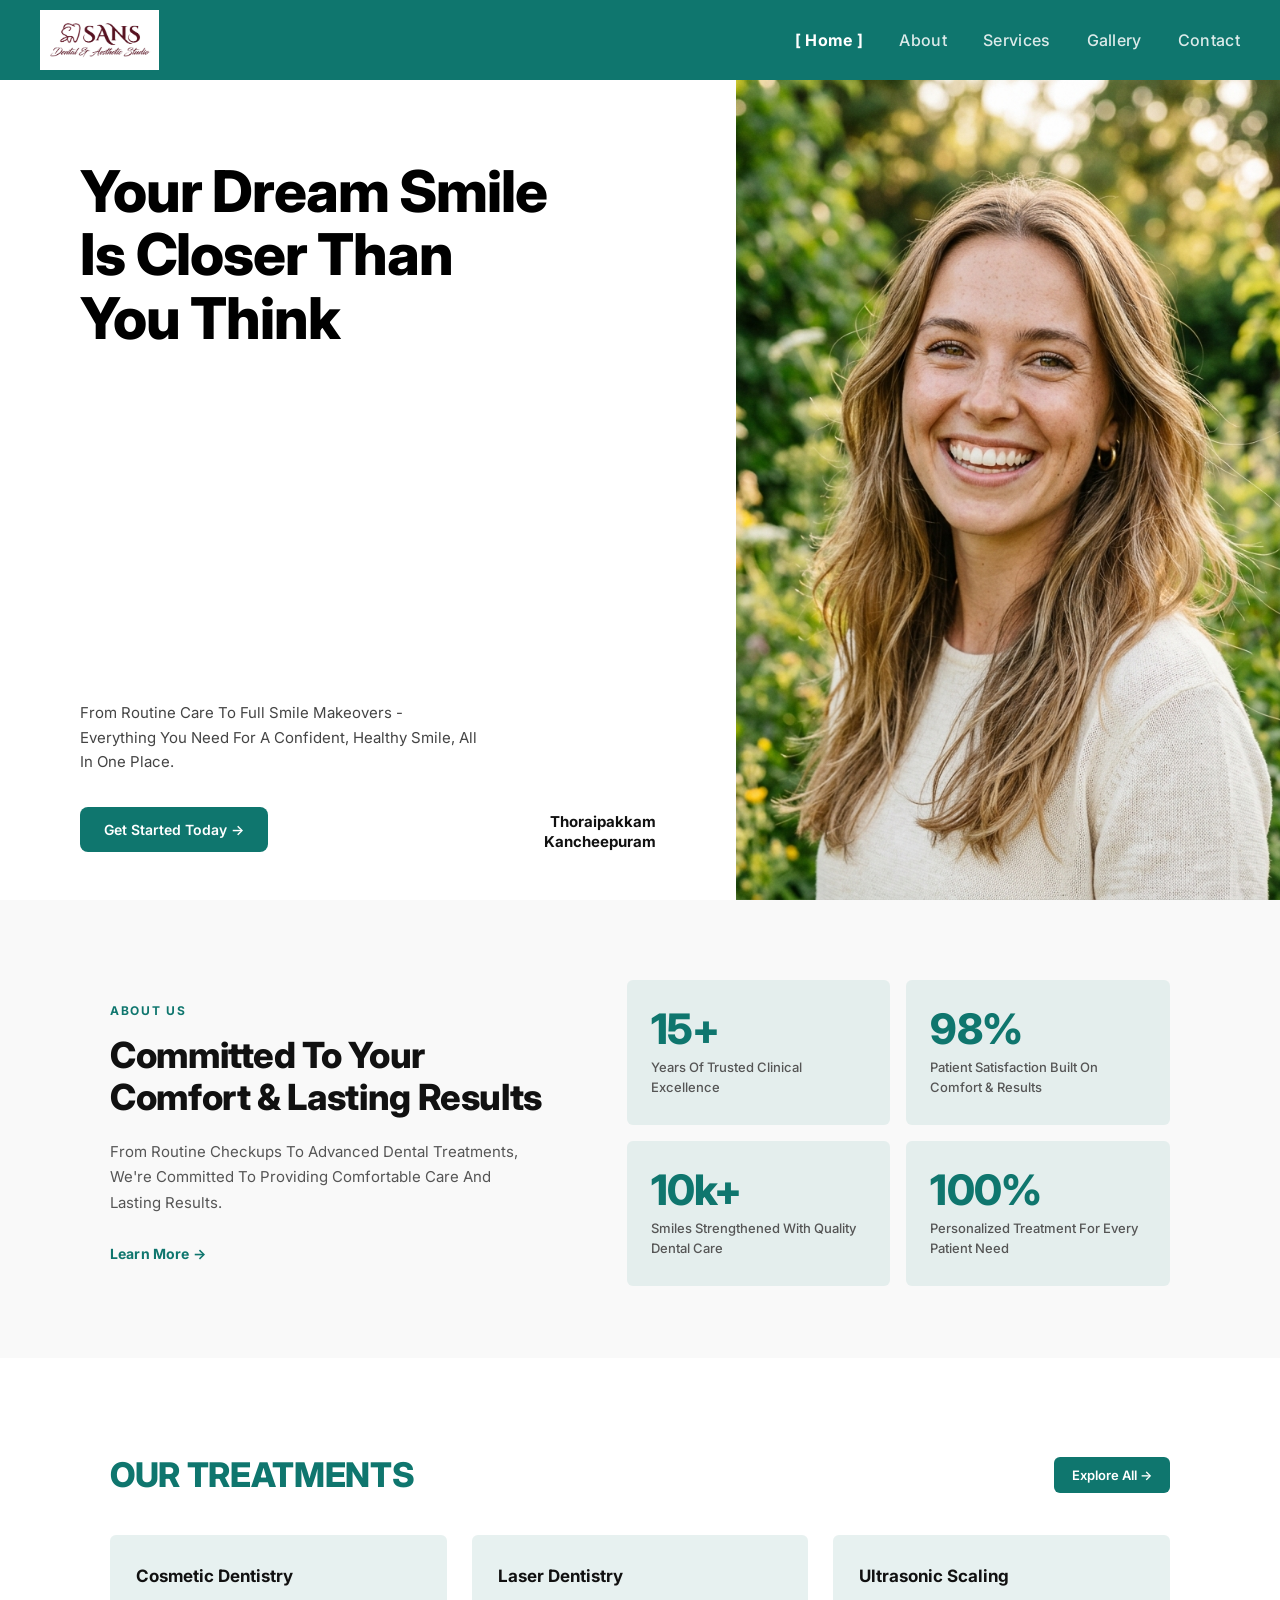
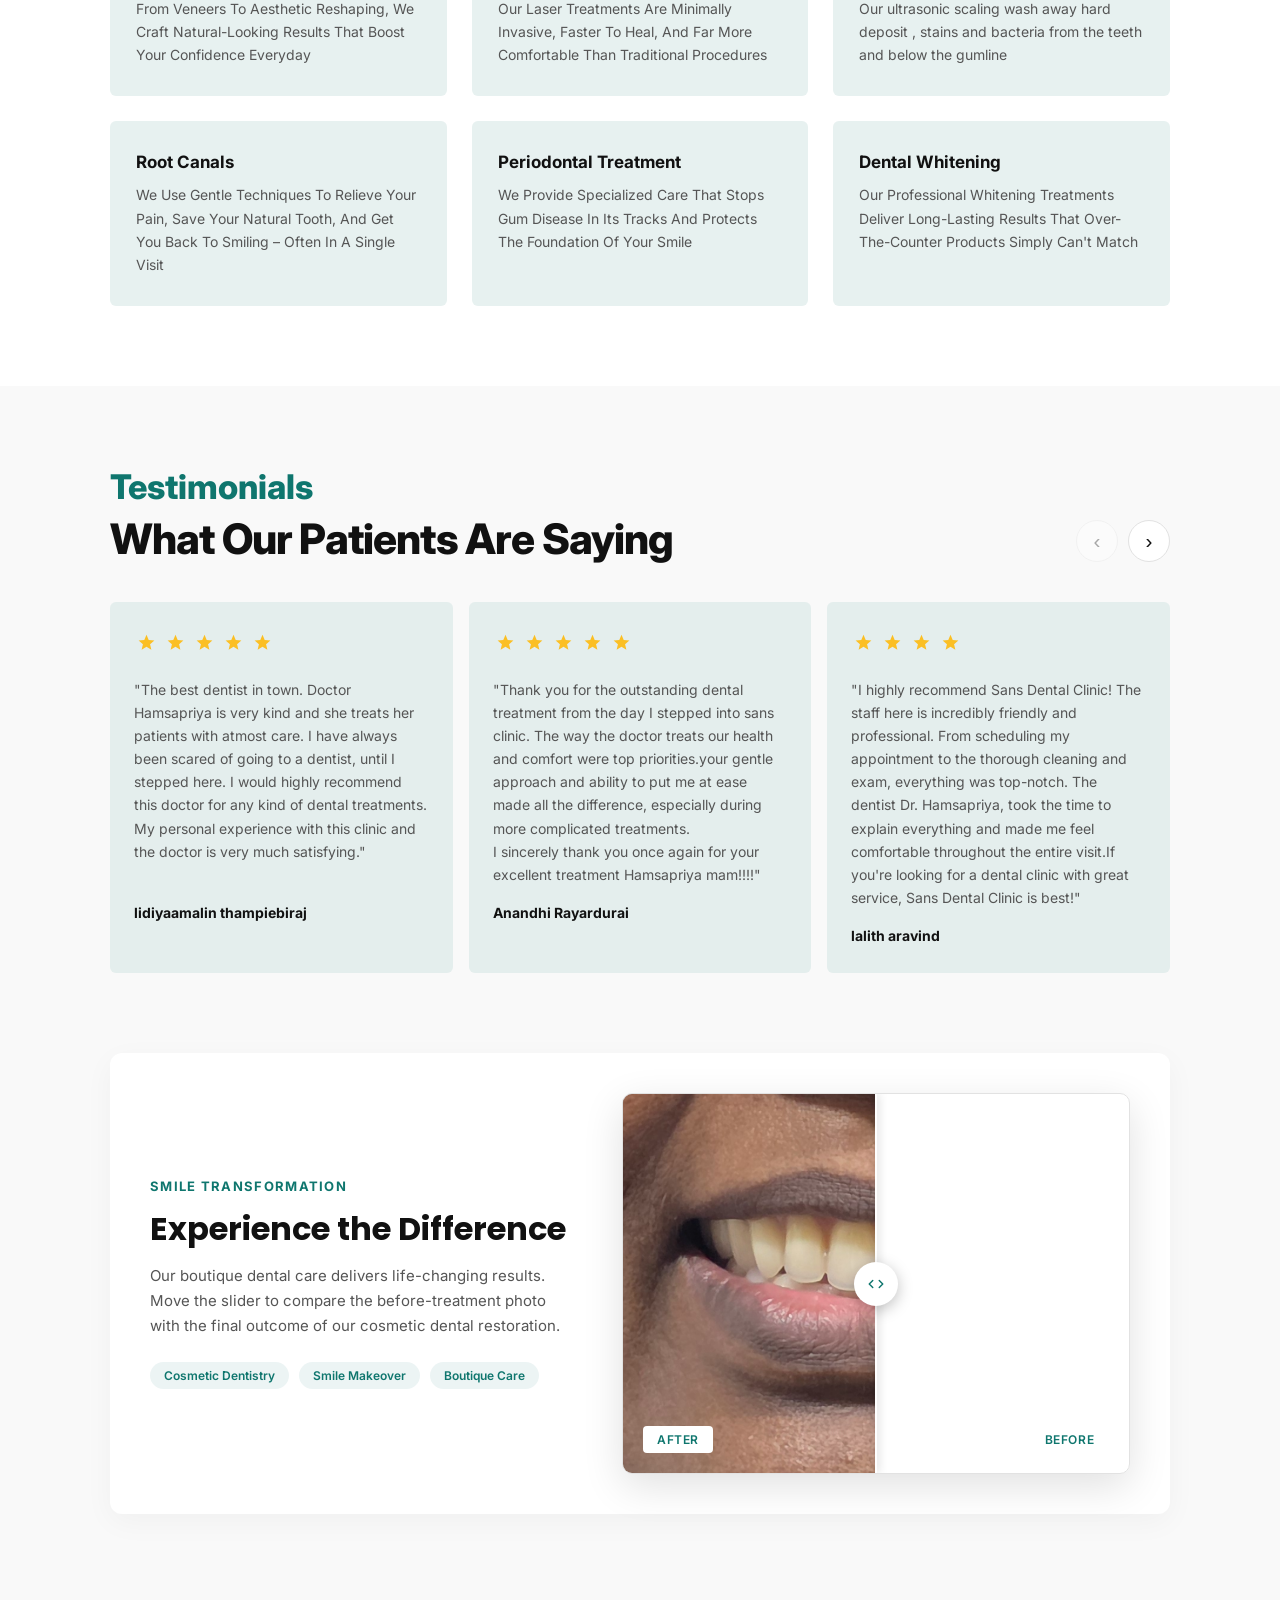
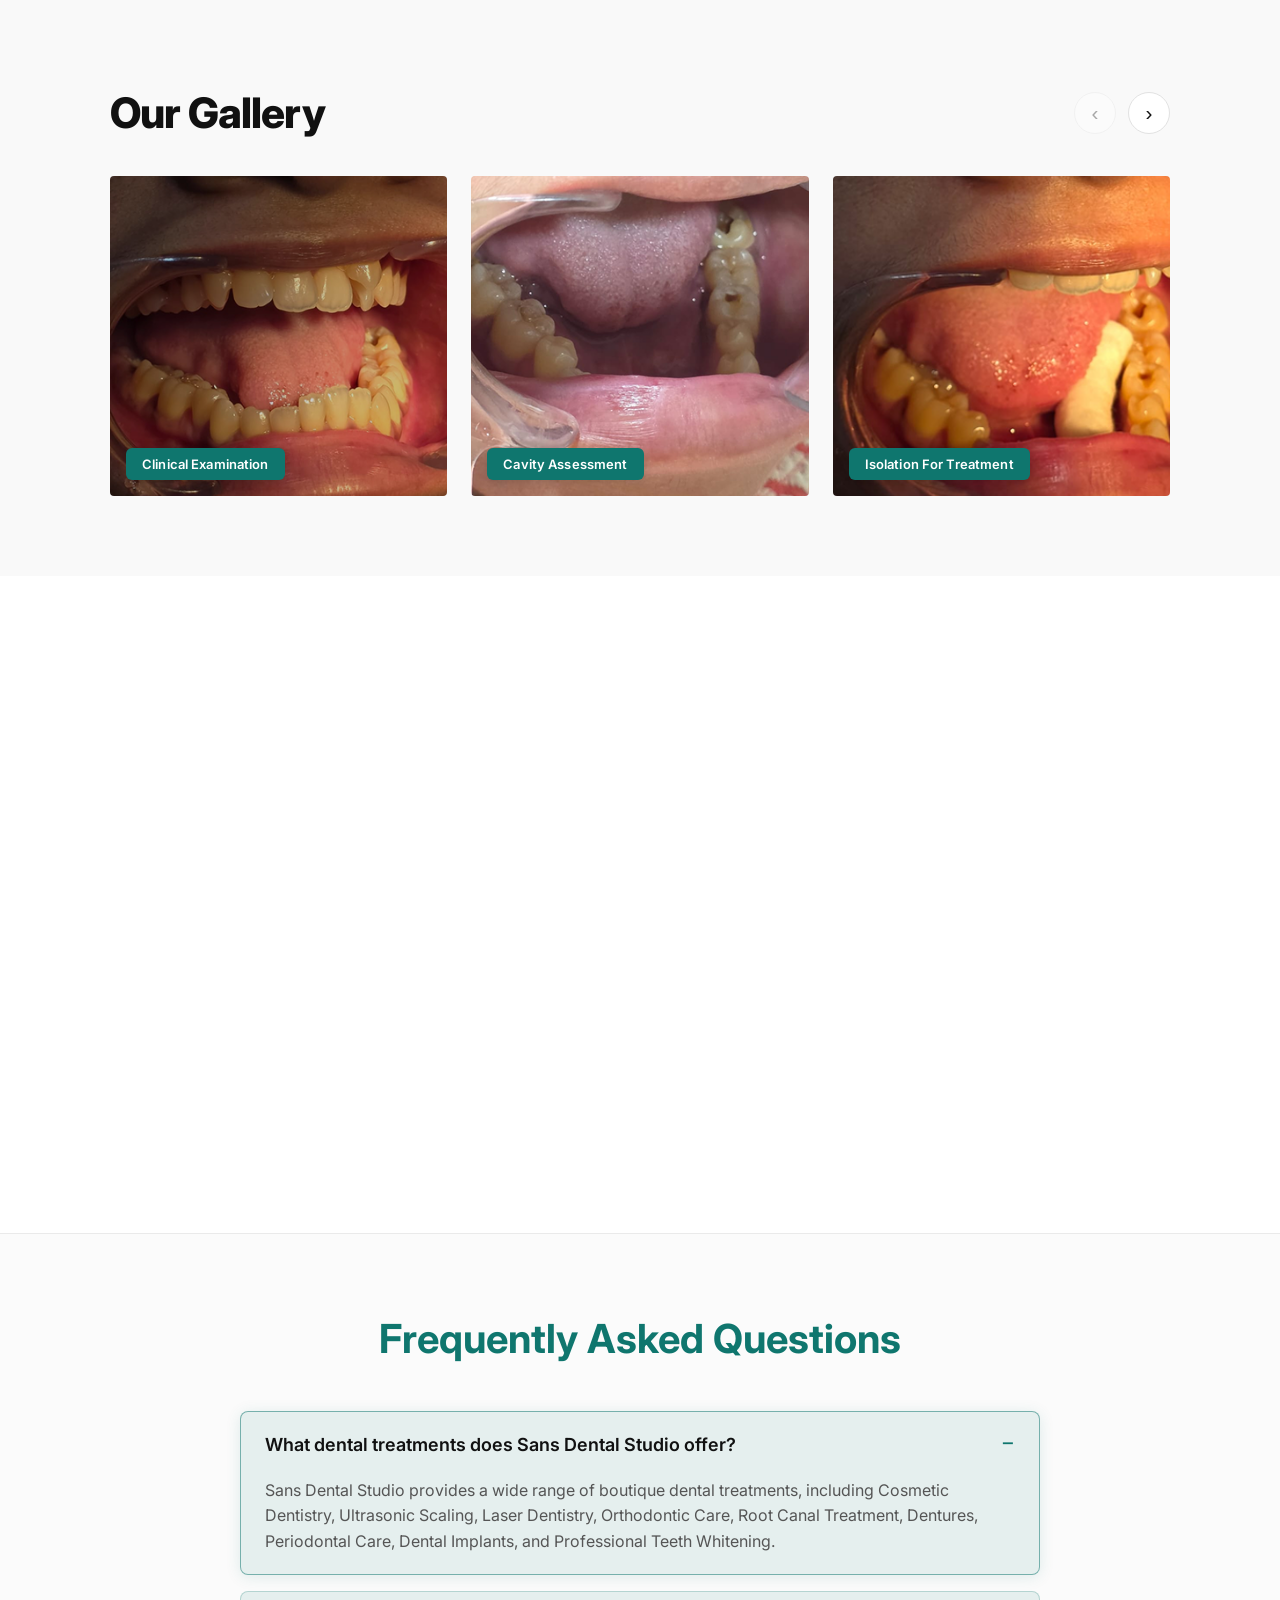
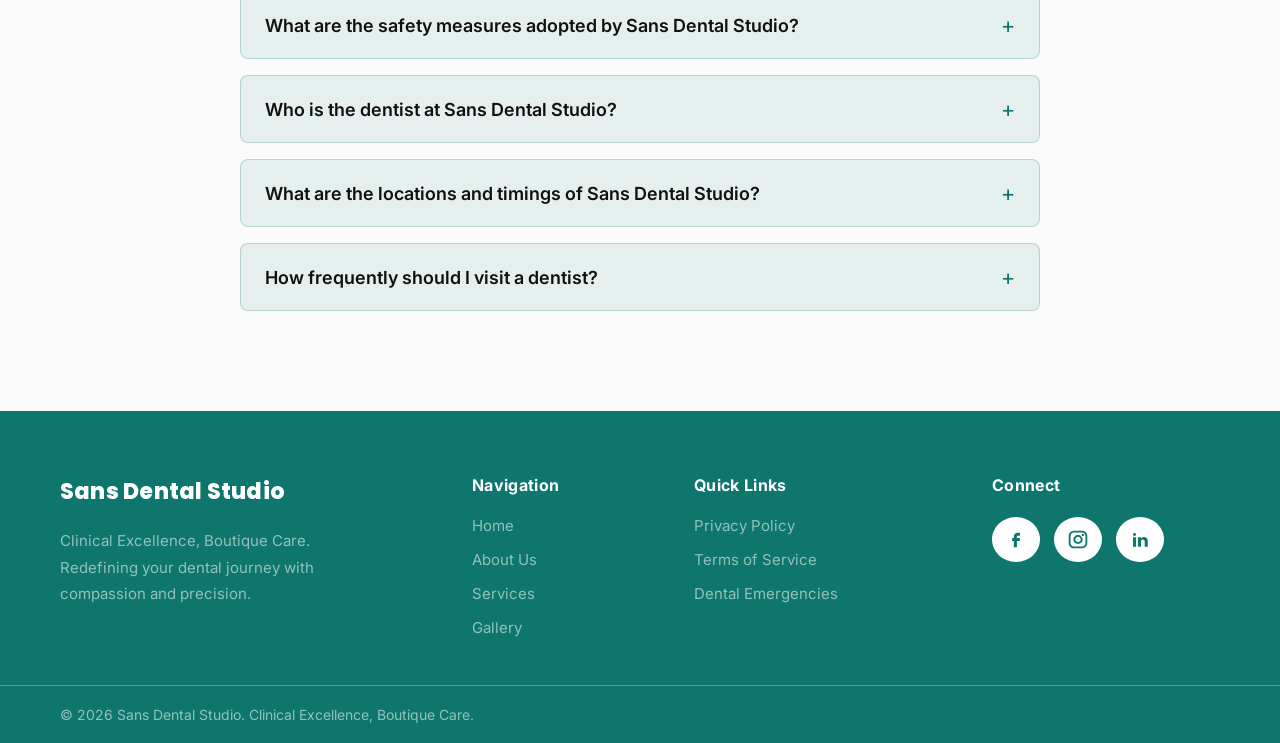
==== index.html @ 5533b377 "root canal updated" ====
<!doctype html>
<html lang="en">
  <head>
    <meta charset="UTF-8" />
    <meta name="viewport" content="width=device-width, initial-scale=1.0" />
    <title>Sans Dental Studio | Best Dentist in Thoraipakkam &amp; Kancheepuram, Chennai</title>
    <meta name="description" content="Sans Dental Studio offers boutique dental care in Thoraipakkam &amp; Kancheepuram, Chennai. Expert cosmetic dentistry, laser treatments, root canals, orthodontics &amp; dental implants by Dr. Hamsapriya R. Book your appointment today." />
    <meta name="keywords" content="Sans Dental Studio, Best Dentist Thoraipakkam, Dentist Kancheepuram, Cosmetic Dentistry Chennai, Laser Dentistry, Root Canal Treatment Chennai, Orthodontic Care, Dental Clinic Chennai, Dental Implants, Teeth Whitening, Ultrasonic Scaling, Dr Hamsapriya R" />
    <meta name="robots" content="index, follow, max-snippet:-1, max-image-preview:large, max-video-preview:-1" />
    <meta name="author" content="Dr. Hamsapriya R – Sans Dental Studio" />
    <meta name="geo.region" content="IN-TN" />
    <meta name="geo.placename" content="Thoraipakkam, Chennai" />
    <meta name="geo.position" content="12.9349056;80.2304055" />
    <meta name="ICBM" content="12.9349056, 80.2304055" />
    <meta name="language" content="English" />
    <meta name="rating" content="general" />
    <meta name="revisit-after" content="7 days" />
    <link rel="icon" type="image/png" href="./assets/icons/logo.png?v=2" />
    <link rel="shortcut icon" type="image/png" href="./assets/icons/logo.png?v=2" />
    <link rel="apple-touch-icon" href="./assets/icons/logo.png?v=2" />
    <meta name="theme-color" content="#0F766E" />
    <meta name="msapplication-navbutton-color" content="#0F766E" />
    <meta name="apple-mobile-web-app-status-bar-style" content="#0F766E" />
    
    <meta property="og:type" content="website" />
    <meta property="og:url" content="https://sansdentalstudio.com/" />
    <meta property="og:title" content="Sans Dental Studio | Boutique Dental Care" />
    <meta property="og:description" content="Redefining your dental journey with compassion and precision. Visit us in Thoraipakkam or Kancheepuram for a confident, healthy smile." />
    <meta property="og:image" content="https://sansdentalstudio.com/assets/images/hero-smile.png" />
    <meta property="og:image:width" content="800" />
    <meta property="og:image:height" content="800" />
    <meta property="og:image:type" content="image/png" />
    <meta property="og:image:alt" content="Happy patient smiling at Sans Dental Studio, Thoraipakkam Chennai" />
    <meta property="og:site_name" content="Sans Dental Studio" />
    <meta property="og:locale" content="en_IN" />

    
    <meta property="twitter:card" content="summary_large_image" />
    <meta property="twitter:url" content="https://sansdentalstudio.com/" />
    <meta property="twitter:title" content="Sans Dental Studio | Boutique Dental Care" />
    <meta property="twitter:description" content="Redefining your dental journey with compassion and precision. Visit us in Thoraipakkam or Kancheepuram for a confident, healthy smile." />
    <meta property="twitter:image" content="https://sansdentalstudio.com/assets/images/hero-smile.png" />

    <link rel="canonical" href="https://sansdentalstudio.com/" />
    <link rel="sitemap" type="application/xml" href="/sitemap.xml" />
    <link rel="preload" as="image" href="./assets/images/hero-smile.png" fetchpriority="high" />
    <link rel="preconnect" href="https://fonts.googleapis.com" />
    <link rel="preconnect" href="https://fonts.gstatic.com" crossorigin />
    <link
      href="https://fonts.googleapis.com/css2?family=Inter:wght@400;500;600;700;800&family=Poppins:wght@600;700&display=swap"
      rel="stylesheet"
    />
    <link rel="stylesheet" href="./css/home.css" />
    <script type="application/ld+json">
    {
      "@context": "https://schema.org",
      "@type": "WebSite",
      "name": "Sans Dental Studio",
      "url": "https://sansdentalstudio.com/",
      "description": "Experience clinical excellence and boutique dental care at Sans Dental Studio in Thoraipakkam and Kancheepuram.",
      "potentialAction": {
        "@type": "SearchAction",
        "target": {
          "@type": "EntryPoint",
          "urlTemplate": "https://sansdentalstudio.com/?q={search_term_string}"
        },
        "query-input": "required name=search_term_string"
      }
    }
    </script>
    <script type="application/ld+json">
    {
      "@context": "https://schema.org",
      "@type": ["Dentist", "MedicalClinic"],
      "name": "Sans Dental Studio",
      "description": "Boutique dental clinic in Thoraipakkam and Kancheepuram, Chennai. Specialising in cosmetic dentistry, laser treatments, root canals, orthodontics and dental implants under Dr. Hamsapriya R.",
      "image": "https://sansdentalstudio.com/assets/images/hero-img.png",
      "logo": {
        "@type": "ImageObject",
        "url": "https://sansdentalstudio.com/assets/icons/logo.png",
        "width": 512,
        "height": 512
      },
      "@id": "https://sansdentalstudio.com/#dentist",
      "url": "https://sansdentalstudio.com/",
      "telephone": "+919941055547",
      "email": "sansdentalstudio@gmail.com",
      "priceRange": "$$",
      "currenciesAccepted": "INR",
      "paymentAccepted": "Cash, Credit Card, UPI",
      "hasMap": "https://maps.google.com/?cid=7944792834453977644",
      "address": {
        "@type": "PostalAddress",
        "streetAddress": "No 429, 1st floor Sri Vidhya Avenue",
        "addressLocality": "Thoraipakkam",
        "addressRegion": "Tamil Nadu",
        "postalCode": "600097",
        "addressCountry": "IN"
      },
      "geo": {
        "@type": "GeoCoordinates",
        "latitude": 12.9349056,
        "longitude": 80.2304055
      },
      "location": [
        {
          "@type": "Dentist",
          "name": "Sans Dental Studio – Thoraipakkam Clinic",
          "address": {
            "@type": "PostalAddress",
            "streetAddress": "No 429, 1st floor Sri Vidhya Avenue",
            "addressLocality": "Thoraipakkam",
            "addressRegion": "Tamil Nadu",
            "postalCode": "600097",
            "addressCountry": "IN"
          },
          "geo": {
            "@type": "GeoCoordinates",
            "latitude": 12.9349056,
            "longitude": 80.2304055
          },
          "telephone": "+919941055547"
        },
        {
          "@type": "Dentist",
          "name": "Sans Dental Studio – Kancheepuram Branch",
          "address": {
            "@type": "PostalAddress",
            "addressLocality": "Kancheepuram",
            "addressRegion": "Tamil Nadu",
            "addressCountry": "IN"
          },
          "telephone": "+919941055547"
        }
      ],
      "openingHoursSpecification": [
        {
          "@type": "OpeningHoursSpecification",
          "dayOfWeek": ["Monday","Tuesday","Wednesday","Thursday","Friday","Saturday"],
          "opens": "10:00",
          "closes": "14:00"
        }
      ],
      "aggregateRating": {
        "@type": "AggregateRating",
        "ratingValue": "4.9",
        "reviewCount": "120",
        "bestRating": "5",
        "worstRating": "1"
      },
      "review": [
        {
          "@type": "Review",
          "author": {"@type": "Person", "name": "lidiyaamalin thampiebiraj"},
          "reviewRating": {"@type": "Rating", "ratingValue": "5", "bestRating": "5"},
          "reviewBody": "The best dentist in town. Doctor Hamsapriya is very kind and she treats her patients with utmost care."
        },
        {
          "@type": "Review",
          "author": {"@type": "Person", "name": "Anandhi Rayardurai"},
          "reviewRating": {"@type": "Rating", "ratingValue": "5", "bestRating": "5"},
          "reviewBody": "Thank you for the outstanding dental treatment from the day I stepped into sans clinic."
        },
        {
          "@type": "Review",
          "author": {"@type": "Person", "name": "Gokul Prakash"},
          "reviewRating": {"@type": "Rating", "ratingValue": "5", "bestRating": "5"},
          "reviewBody": "The best dental care. Attentively listens to the patient concerns and queries. Gives honest advice regarding the treatment."
        }
      ],
      "sameAs": [
        "https://www.facebook.com/115496800368360",
        "https://www.instagram.com/sansdental/",
        "https://in.linkedin.com/in/hamsa-priya-ba69a31a7"
      ],
      "founder": {
        "@type": "Physician",
        "name": "Dr. Hamsapriya R",
        "jobTitle": "Lead Dentist & Founder (BDS)",
        "description": "Dr. Hamsapriya R is a highly experienced cosmetic and general dentist with 15+ years of clinical expertise.",
        "medicalSpecialty": [
          "Dentistry",
          "Cosmetic Dentistry",
          "Laser Dentistry",
          "Endodontics",
          "Orthodontics"
        ],
        "alumniOf": {
          "@type": "EducationalOrganization",
          "name": "Bachelor of Dental Surgery (BDS)"
        }
      },
      "hasOfferCatalog": {
        "@type": "OfferCatalog",
        "name": "Comprehensive Dental Services",
        "itemListElement": [
          {"@type": "Offer", "itemOffered": {"@type": "Service", "name": "Cosmetic Dentistry"}},
          {"@type": "Offer", "itemOffered": {"@type": "Service", "name": "Laser Dentistry"}},
          {"@type": "Offer", "itemOffered": {"@type": "Service", "name": "Root Canal Treatment"}},
          {"@type": "Offer", "itemOffered": {"@type": "Service", "name": "Dental Implants"}},
          {"@type": "Offer", "itemOffered": {"@type": "Service", "name": "Orthodontic Care"}},
          {"@type": "Offer", "itemOffered": {"@type": "Service", "name": "Ultrasonic Scaling"}},
          {"@type": "Offer", "itemOffered": {"@type": "Service", "name": "Teeth Whitening"}},
          {"@type": "Offer", "itemOffered": {"@type": "Service", "name": "Dentures & Restorations"}}
        ]
      },
      "medicalSpecialty": "Dentistry",
      "knowsAbout": [
        "Cosmetic Dentistry","Ultrasonic Scaling","Laser Dentistry",
        "Orthodontic Care","Root Canal Treatment","Dentures",
        "Periodontal Treatment","Dental Implants","Dental Whitening"
      ]
    }
    </script>
    <script type="application/ld+json">
    {
      "@context": "https://schema.org",
      "@type": "BreadcrumbList",
      "itemListElement": [
        {"@type": "ListItem", "position": 1, "name": "Home", "item": "https://sansdentalstudio.com/"}
      ]
    }
    </script>
  </head>
  <body>
    <a href="#main-content" class="skip-link" style="position:absolute;left:-9999px;top:0;background:#0F766E;color:#fff;padding:8px 12px;z-index:9999;text-decoration:none">Skip to main content</a>
    <header class="navbar" id="navbar">
      <div class="nav-inner">
        <a href="index.html" class="nav-logo">
          <img src="./assets/icons/logo.png?v=2" alt="Sans Dental Studio" class="nav-logo-img" />
        </a>

        <nav class="nav-links" id="navLinks">
          <div class="mobile-nav-header">
            <span class="nav-logo">
              <img src="./assets/icons/logo.png?v=2" alt="Sans Dental Studio" class="nav-logo-img" />
            </span>
            <button class="close-toggle" id="closeToggle">[ Close ]</button>
          </div>
          <a href="index.html" class="nav-link active">[ Home ]</a>
          <a href="./pages/about.html" class="nav-link">About</a>
          <a href="./pages/service.html" class="nav-link">Services</a>
          <a href="./pages/gallery.html" class="nav-link">Gallery</a>
          <a href="./pages/contact.html" class="nav-link">Contact</a>
        </nav>

        <button class="menu-toggle" id="menuToggle">[ Menu ]</button>
      </div>
    </header>

    <main id="main-content">
    <section class="hero" id="hero" aria-label="Hero – Best Dentist in Thoraipakkam and Kancheepuram">
      <div class="hero-grid">
        <div class="hero-left">
          <h1 class="hero-title">
            Your Dream Smile<br />
            Is Closer Than<br />
            You Think
          </h1>
          <div class="hero-bottom-content">
            <p class="hero-desc">
              From Routine Care To Full Smile Makeovers - Everything You Need For A Confident, Healthy Smile, All In One Place.
            </p>
            <div class="hero-bottom-row">
              <a href="./pages/contact.html" class="btn-cta-dark" aria-label="Get Started Today at Sans Dental Studio">Get Started Today &rarr;</a>
              <div class="hero-locations">
                <span>Thoraipakkam</span>
                <span>Kancheepuram</span>
              </div>
            </div>
          </div>
        </div>
        <div class="hero-right">
          <img src="./assets/images/hero-smile.png" alt="Happy patient smiling - Sans Dental Studio" class="hero-portrait-img" fetchpriority="high" loading="eager" />
        </div>
      </div>
    </section>

    <section class="about-snippet" id="about-snippet" aria-label="About Sans Dental Studio">
      <div class="container">
        <div class="about-snippet-grid">
          <div class="about-snippet-left scroll-reveal">
            <p class="about-snippet-eyebrow">About Us</p>
            <h2 class="about-snippet-title">Committed To Your Comfort &amp; Lasting Results</h2>
            <p class="about-snippet-desc">
              From Routine Checkups To Advanced Dental Treatments, We're Committed To Providing Comfortable Care And Lasting Results.
            </p>
            <a href="./pages/about.html" class="about-snippet-cta">Learn More &rarr; </a>
          </div>
          <div class="about-snippet-right">
            <div class="stats-grid">
              <div class="stat-card scroll-reveal" style="--d: 0.05s">
                <span class="stat-number">15+</span>
                <span class="stat-label">Years Of Trusted Clinical Excellence</span>
              </div>
              <div class="stat-card scroll-reveal" style="--d: 0.1s">
                <span class="stat-number">98%</span>
                <span class="stat-label">Patient Satisfaction Built On Comfort &amp; Results</span>
              </div>
              <div class="stat-card scroll-reveal" style="--d: 0.15s">
                <span class="stat-number">10k+</span>
                <span class="stat-label">Smiles Strengthened With Quality Dental Care</span>
              </div>
              <div class="stat-card scroll-reveal" style="--d: 0.2s">
                <span class="stat-number">100%</span>
                <span class="stat-label">Personalized Treatment For Every Patient Need</span>
              </div>
            </div>
          </div>
        </div>
      </div>
    </section>

    <section class="treatments" id="treatments" aria-label="Our Dental Treatments">
      <div class="container">
        <div class="treatments-header scroll-reveal">
          <h2 class="section-title">OUR TREATMENTS</h2>
          <a href="./pages/service.html" class="btn-explore">Explore All &rarr;</a>
        </div>
        <div class="treatments-grid">
          <div class="t-card scroll-reveal" style="--d: 0.05s">
            <h3>Cosmetic Dentistry</h3>
            <p>
              From Veneers To Aesthetic Reshaping, We Craft Natural-Looking
              Results That Boost Your Confidence Everyday
            </p>
          </div>

          <div class="t-card scroll-reveal" style="--d: 0.1s">
            <h3>Laser Dentistry</h3>
            <p>
              Our Laser Treatments Are Minimally Invasive, Faster To Heal, And
              Far More Comfortable Than Traditional Procedures
            </p>
          </div>

          <div class="t-card scroll-reveal" style="--d: 0.15s">
            <h3>Ultrasonic Scaling</h3>
            <p>
              Our ultrasonic scaling wash away hard deposit , stains and bacteria  from the teeth and below the gumline
            </p>
          </div>

          <div class="t-card scroll-reveal" style="--d: 0.2s">
            <h3>Root Canals</h3>
            <p>
              We Use Gentle Techniques To Relieve Your Pain, Save Your Natural
              Tooth, And Get You Back To Smiling – Often In A Single Visit
            </p>
          </div>

          <div class="t-card scroll-reveal" style="--d: 0.25s">
            <h3>Periodontal Treatment</h3>
            <p>
              We Provide Specialized Care That Stops Gum Disease In Its Tracks And
              Protects The Foundation Of Your Smile
            </p>
          </div>

          <div class="t-card scroll-reveal" style="--d: 0.3s">
            <h3>Dental Whitening</h3>
            <p>
              Our Professional Whitening Treatments Deliver Long-Lasting
              Results That Over-The-Counter Products Simply Can't Match
            </p>
          </div>
        </div>
        <a href="./pages/service.html" class="btn-explore btn-explore-mobile">Explore All &rarr;</a>
      </div>
    </section>

    <section class="testimonials" id="testimonials" aria-label="Patient Testimonials and Smile Transformations">
      <div class="container">
        <div class="testi-header scroll-reveal">
          <div>
            <p class="section-label">Testimonials</p>
            <h2 class="testi-title">What Our Patients Are Saying</h2>
          </div>
          <div class="testi-nav">
            <button class="testi-btn" id="prevBtn" aria-label="Previous">
              &#8249;
            </button>
            <button class="testi-btn" id="nextBtn" aria-label="Next">
              &#8250;
            </button>
          </div>
        </div>
        <div class="testi-wrapper">
          <div class="testi-track" id="testiTrack">
            <div class="testi-card scroll-reveal" style="--d: 0.05s">
              <div class="stars">
                <img src="./assets/icons/star.svg" alt="Star" />
                <img src="./assets/icons/star.svg" alt="Star" />
                <img src="./assets/icons/star.svg" alt="Star" />
                <img src="./assets/icons/star.svg" alt="Star" />
                <img src="./assets/icons/star.svg" alt="Star" />
              </div>
              <p>
                "The best dentist in town. Doctor Hamsapriya is very kind and she treats her patients with atmost care. I have always been scared of going to a dentist, until I stepped here. I would highly recommend this doctor for any kind of dental treatments. My personal experience with this clinic and the doctor is very much satisfying."

              </p>
              <strong>lidiyaamalin thampiebiraj</strong>
            </div>
            <div class="testi-card scroll-reveal" style="--d: 0.1s">
              <div class="stars">
                <img src="./assets/icons/star.svg" alt="Star" />
                <img src="./assets/icons/star.svg" alt="Star" />
                <img src="./assets/icons/star.svg" alt="Star" />
                <img src="./assets/icons/star.svg" alt="Star" />
                <img src="./assets/icons/star.svg" alt="Star" />
              </div>
              <p>
                "Thank you for the outstanding dental treatment from the day I stepped into sans clinic. The way the doctor treats our health and comfort were top priorities.your gentle approach and ability to put me at ease made all the difference, especially during more complicated treatments.
I sincerely thank you once again for your excellent treatment Hamsapriya mam!!!!"
              </p>
              <strong>Anandhi Rayardurai</strong>
            </div>
            <div class="testi-card scroll-reveal" style="--d: 0.15s">
              <div class="stars">
                <img src="./assets/icons/star.svg" alt="Star" />
                <img src="./assets/icons/star.svg" alt="Star" />
                <img src="./assets/icons/star.svg" alt="Star" />
                <img src="./assets/icons/star.svg" alt="Star" />
              </div>
              <p>
                "I highly recommend Sans Dental Clinic! The staff here is incredibly friendly and professional. From scheduling my appointment to the thorough cleaning and exam, everything was top-notch. The dentist Dr. Hamsapriya, took the time to explain everything and made me feel comfortable throughout the entire visit.If you're looking for a dental clinic with great service, Sans Dental Clinic is best!"
              </p>
              <strong>lalith aravind</strong>
            </div>
            <div class="testi-card scroll-reveal" style="--d: 0.2s">
              <div class="stars">
                <img src="./assets/icons/star.svg" alt="Star" />
                <img src="./assets/icons/star.svg" alt="Star" />
                <img src="./assets/icons/star.svg" alt="Star" />
                <img src="./assets/icons/star.svg" alt="Star" />
                <img src="./assets/icons/star.svg" alt="Star" />
              </div>
              <p>
                "Consulted Doctor Hamsa Priya for Teeth filling and wisdom tooth extraction... She understood the concern and suggested the course of treatment accordingly... After the treatment she also follows up promptly to know if there's any discomfort.

The staffs at the Reception are good too...

I'm happy to have chosen San's:-"
              </p>
              <strong>Priyadharshini Balamurugan</strong>
            </div>
            <div class="testi-card">
              <div class="stars">
                <img src="./assets/icons/star.svg" alt="Star" />
                <img src="./assets/icons/star.svg" alt="Star" />
                <img src="./assets/icons/star.svg" alt="Star" />
                <img src="./assets/icons/star.svg" alt="Star" />
                <img src="./assets/icons/star.svg" alt="Star" />
              </div>
              <p>
                "Dr.Hamsa priya

The best dental care. Attentively listens to the patient's concerns and queries. Gives honest advice regarding the treatment. Very professional, courteous. Highly experienced, skilled ,well versed in his subject.
Have never seen a doctor's and clinic stuff's with this much care and patience...🤗"
              </p>
              <strong>Gokul Prakash</strong>
            </div>
            <div class="testi-card">
              <div class="stars">
                <img src="./assets/icons/star.svg" alt="Star" />
                <img src="./assets/icons/star.svg" alt="Star" />
                <img src="./assets/icons/star.svg" alt="Star" />
                <img src="./assets/icons/star.svg" alt="Star" />
                <img src="./assets/icons/star.svg" alt="Star" />
              </div>
              <p>
                "Very nice Clinic with affordable Price and treatment from doctor is nice"
              </p>
              <strong>Yuva Raj</strong>
            </div>
          </div>
        </div>

        <div class="transformation-block scroll-reveal" style="--d: 0.1s">
          <div class="transformation-info">
            <span class="transformation-label">Smile Transformation</span>
            <h3 class="transformation-title">Experience the Difference</h3>
            <p class="transformation-desc">
              Our boutique dental care delivers life-changing results. Move the slider to compare the before-treatment photo with the final outcome of our cosmetic dental restoration.
            </p>
            <div class="transformation-badges">
              <span class="badge">Cosmetic Dentistry</span>
              <span class="badge">Smile Makeover</span>
              <span class="badge">Boutique Care</span>
            </div>
          </div>
          <div class="transformation-slider-container">
            <div class="before-after-slider" style="--position: 50%;">
              <img class="before-img" src="./assets/images/before.png" alt="Before treatment" loading="lazy" />
              <img class="after-img" src="./assets/images/after.png" alt="After treatment" loading="lazy" />
              
              <span class="slider-label label-before">Before</span>
              <span class="slider-label label-after">After</span>
              
              <input type="range" min="0" max="100" value="50" class="slider-input" aria-label="Before/After comparison slider" />
              
              <div class="slider-line"></div>
              <div class="slider-button" aria-hidden="true">
                <svg xmlns="http://www.w3.org/2000/svg" width="24" height="24" viewBox="0 0 24 24" fill="none" stroke="currentColor" stroke-width="2.5" stroke-linecap="round" stroke-linejoin="round">
                  <polyline points="15 18 9 12 15 6"></polyline>
                </svg>
                <svg xmlns="http://www.w3.org/2000/svg" width="24" height="24" viewBox="0 0 24 24" fill="none" stroke="currentColor" stroke-width="2.5" stroke-linecap="round" stroke-linejoin="round">
                  <polyline points="9 18 15 12 9 6"></polyline>
                </svg>
              </div>
            </div>
          </div>
        </div>
      </div>
    </section>

    <section class="gallery-section" aria-label="Our Clinical Gallery">
      <div class="container">
        <div class="gallery-header scroll-reveal">
          <h2 class="gallery-title">Our Gallery</h2>
          <div class="gallery-nav">
            <button class="gallery-btn" id="galleryPrevBtn" aria-label="Previous image">&#8249;</button>
            <button class="gallery-btn" id="galleryNextBtn" aria-label="Next image">&#8250;</button>
          </div>
        </div>
        <div class="gallery-wrapper">
          <div class="gallery-track" id="galleryTrack">
            <div class="gallery-card scroll-reveal" style="--d: 0.05s">
              <img src="./assets/images/gallery1.png" alt="Clinical Examination at Sans Dental Studio" loading="lazy" />
              <span class="gallery-badge">Clinical Examination</span>
            </div>
            <div class="gallery-card scroll-reveal" style="--d: 0.1s">
              <img src="./assets/images/gallery2.png" alt="Cavity Assessment at Sans Dental Studio" loading="lazy" />
              <span class="gallery-badge">Cavity Assessment</span>
            </div>
            <div class="gallery-card scroll-reveal" style="--d: 0.15s">
              <img src="./assets/images/gallery3.png" alt="Isolation For Treatment at Sans Dental Studio" loading="lazy" />
              <span class="gallery-badge">Isolation For Treatment</span>
            </div>
            <div class="gallery-card scroll-reveal" style="--d: 0.2s">
              <img src="./assets/images/gallery4.png" alt="Tooth Preparation at Sans Dental Studio" loading="lazy" />
              <span class="gallery-badge">Tooth Preparation</span>
            </div>
          </div>
        </div>
      </div>
    </section>

    <section class="consultation-section" aria-label="Schedule Your Consultation">
      <div class="container">
        <div class="consultation-grid">
          

          <div class="consultation-left scroll-reveal">
            <h2 class="consultation-heading">Schedule Your Consultation</h2>
            <div class="contact-cards">
              
              <div class="contact-card">
                <div class="contact-icon"><img src="./assets/icons/phone.svg" alt="Phone icon"></div>
                <div class="contact-info">
                  <span>Phone</span>
                  <h2><a href="tel:+919941055547" style="color:inherit;text-decoration:none">+91 9941055547</a></h2>
                </div>
              </div>

              <div class="contact-card">
                <div class="contact-icon"><img src="./assets/icons/email.svg" alt="Email icon"></div>
                <div class="contact-info">
                  <span>Email</span>
                  <h2><a href="mailto:sansdentalstudio@gmail.com" style="color:inherit;text-decoration:none">sansdentalstudio@gmail.com</a></h2>
                </div>
              </div>

              <div class="contact-card">
                <div class="contact-icon"><img src="./assets/icons/location.svg" alt="Location pin icon"></div>
                <div class="contact-info">
                  <span>Address</span>
                  <address style="font-style:normal">
                    <h2 style="font-size:14px;line-height:1.4">No 429, 1st floor Sri Vidhya Avenue,<br>Thoraipakkam, Kanchipuram 600097</h2>
                  </address>
                </div>
              </div>

              <div class="contact-card timing-card">
                <div class="contact-icon white-icon"><img src="./assets/icons/time.svg" alt="OPD Timings"></div>
                <div class="contact-info">
                  <span>OPD Timings</span>
                  <h3 style="font-size:14px;line-height:1.4">Mon-Sat, 10:00 AM - 2:00 PM</h3>
                </div>
              </div>

            </div>
          </div>

          <!-- Right side: Contact form -->
          <div class="consultation-right scroll-reveal" style="--d: 0.1s">
            <form class="consultation-form" id="consultationForm" novalidate>
              <div class="form-group full-width">
                <label for="fullName">FULL NAME</label>
                <input type="text" id="fullName" name="name" placeholder="Your full name" required />
              </div>
              <div class="form-row">
                <div class="form-group">
                  <label for="emailAddress">EMAIL ADDRESS</label>
                  <input type="email" id="emailAddress" name="email" placeholder="your@email.com" required />
                </div>
                <div class="form-group">
                  <label for="phoneNumber">PHONE NUMBER</label>
                  <input type="tel" id="phoneNumber" name="phone" placeholder="+91 98765 43210" required />
                </div>
              </div>
              <div class="form-group full-width">
                <label for="message">MESSAGE / COMMENTS</label>
                <textarea id="message" name="message" rows="5" placeholder="How can we help you?" required></textarea>
              </div>
              <button type="submit" id="submitBtn" class="btn-submit">SEND MESSAGE</button>
              <div id="formStatus" style="display:none; margin-top: 15px; padding: 12px; border-radius: 6px; font-size: 14px; text-align: center;"></div>
            </form>
          </div>

        </div>
      </div>
    </section>

    <section class="faq-section" aria-label="Frequently Asked Questions">
      <div class="faq-container">
        <h2 class="faq-section-title scroll-reveal">Frequently Asked Questions</h2>
        <div class="faq-list">
          <details class="faq-item scroll-reveal" style="--d: 0.05s" open>
            <summary class="faq-question">What dental treatments does Sans Dental Studio offer?</summary>
            <div class="faq-answer">
              <p>Sans Dental Studio provides a wide range of boutique dental treatments, including Cosmetic Dentistry, Ultrasonic Scaling, Laser Dentistry, Orthodontic Care, Root Canal Treatment, Dentures, Periodontal Care, Dental Implants, and Professional Teeth Whitening.</p>
            </div>
          </details>
          <details class="faq-item scroll-reveal" style="--d: 0.1s">
            <summary class="faq-question">What are the safety measures adopted by Sans Dental Studio?</summary>
            <div class="faq-answer">
              <p>Sans Dental has adopted world-class measures to ensure the safety of patients. Our trademarked Stringent 4 step sterilisation process is a testimony to our commitment to high standards of safety & sterilisation. We have enhanced our safety protocols under WHO Guidelines in response to the COVID crisis and are now operating with 10X safety protocols. Our Clinic is now deployed with new state of the art equipment- Aerosol Suction & Decontamination Unit (ASDU) & Constant Fumigation Device (CFD) to effectively manage any aerosols or contaminants in the clinic premises. We follow a zero-compromise policy when it comes to safety & hygiene. This ensures a completely sterile & hygienic environment.</p>
            </div>
          </details>
          <details class="faq-item scroll-reveal" style="--d: 0.15s">
            <summary class="faq-question">Who is the dentist at Sans Dental Studio?</summary>
            <div class="faq-answer">
              <p>Sans Dental Studio is led by Dr. Hamsapriya R, a highly experienced general and cosmetic dentist with over 15 years of clinical expertise. Dr. Hamsapriya R is BDS qualified and specializes in crafting personalized, compassionate dental solutions.</p>
            </div>
          </details>
          <details class="faq-item scroll-reveal" style="--d: 0.2s">
            <summary class="faq-question">What are the locations and timings of Sans Dental Studio?</summary>
            <div class="faq-answer">
              <p>Sans Dental Studio has clinics in Thoraipakkam and Kancheepuram (Chennai, India). Our clinic timings are Monday to Saturday from 10:00 AM to 2:00 PM. You can contact us at +91 9941055547 to schedule an appointment. However, in the case of unforeseen situations, the timing may differ on that particular day.</p>
            </div>
          </details>
          <details class="faq-item scroll-reveal" style="--d: 0.25s">
            <summary class="faq-question">How frequently should I visit a dentist?</summary>
            <div class="faq-answer">
              <p>The frequency of a visit to a dentist depends on the condition of your oral health. It is advised that people must visit a dentist at least once in six months for regular dental check-ups. However, people with dental problems must visit once in three months or as directed by the dentists.</p>
            </div>
          </details>
        </div>
      </div>
    </section>
    </main>

    <footer class="footer">
      <div class="footer-main">
        <div class="footer-brand">
          <h2 class="footer-logo">Sans Dental Studio</h2>
          <p class="footer-tagline">
            Clinical Excellence, Boutique Care.<br />
            Redefining your dental journey with<br />
            compassion and precision.
          </p>
        </div>

        <div class="footer-nav">
          <h3 class="footer-col-title">Navigation</h3>
          <ul>
            <li><a href="./index.html">Home</a></li>
            <li><a href="./pages/about.html">About Us</a></li>
            <li><a href="./pages/service.html">Services</a></li>
            <li><a href="./pages/gallery.html">Gallery</a></li>
          </ul>
        </div>
 
        <div class="footer-quick">
          <h3 class="footer-col-title">Quick Links</h3>
          <ul>
            <li><a href="./pages/privacy.html">Privacy Policy</a></li>
            <li><a href="./pages/terms.html">Terms of Service</a></li>
            <li><a href="./pages/contact.html">Dental Emergencies</a></li>
          </ul>
        </div>

        <div class="footer-connect">
          <h3 class="footer-col-title">Connect</h3>
          <div class="social-icons">
            <a
              href="https://www.facebook.com/115496800368360"
              class="social-btn"
              aria-label="Facebook"
              target="_blank" rel="noopener noreferrer"
            >
              <img src="./assets/icons/facebook.svg" alt="Facebook" />
            </a>
            <a
              href="https://www.instagram.com/sansdental/"
              class="social-btn"
              aria-label="Instagram"
              target="_blank" rel="noopener noreferrer"
            >
              <img src="./assets/icons/instagram.svg" alt="Instagram" />
            </a>
            <a
              href="https://in.linkedin.com/in/hamsa-priya-ba69a31a7"
              class="social-btn"
              aria-label="LinkedIn"
              target="_blank" rel="noopener noreferrer"
            >
              <img src="./assets/icons/linkedin.svg" alt="LinkedIn" />
            </a>
          </div>
        </div>
      </div>

      <div class="footer-bottom">
        <p>
          &copy; 2026 Sans Dental Studio. Clinical Excellence, Boutique Care.
        </p>
      </div>
    </footer>
    <script src="./js/components/navbar.js"></script>
    <script src="./js/components/footer.js"></script>
    <script src="./js/pages/home.js"></script>
    <script>
    (function () {
      const form = document.getElementById('consultationForm');
      const btn  = document.getElementById('submitBtn');
      const statusDiv = document.getElementById('formStatus');
      const SCRIPT_URL = 'https://script.google.com/macros/s/AKfycbzP9Ia5JxKvEmmGW2ArSYbkXagvzhkyncCOK4mEzWFwplLP4GErAVPfRo-myrDAb_FPCA/exec';

      if (!form || !btn) return;

      form.addEventListener('submit', function (e) {
        e.preventDefault();
        if (!form.checkValidity()) { form.reportValidity(); return; }

        btn.disabled = true;
        btn.textContent = 'SENDING...';
        if (statusDiv) statusDiv.style.display = 'none';

        const params = new URLSearchParams();
        params.append('name', document.getElementById('fullName').value.trim());
        params.append('email', document.getElementById('emailAddress').value.trim());
        params.append('phone', document.getElementById('phoneNumber').value.trim());
        params.append('message', document.getElementById('message').value.trim());

        fetch(SCRIPT_URL, {
          method: 'POST',
          mode: 'no-cors',
          headers: {
            'Content-Type': 'application/x-www-form-urlencoded'
          },
          body: params
        })
        .then(function () {
          btn.disabled = false;
          btn.textContent = 'SEND MESSAGE';
          showStatus("Thank you! Your message has been sent successfully. We'll contact you shortly.", '#0F766E', '#E6F4F1');
          form.reset();
        })
        .catch(function (error) {
          console.log('Submission:', error);
          btn.disabled = false;
          btn.textContent = 'SEND MESSAGE';
          showStatus('Thank you! Your message has been sent successfully.', '#0F766E', '#E6F4F1');
          form.reset();
        });
      });

      function showStatus(msg, color, bgColor) {
        if (!statusDiv) return;
        statusDiv.textContent = msg;
        statusDiv.style.color = color;
        statusDiv.style.backgroundColor = bgColor;
        statusDiv.style.border = '1px solid ' + color;
        statusDiv.style.display = 'block';
        setTimeout(function () {
          statusDiv.style.display = 'none';
        }, 6000);
      }
    })();
    </script>
  </body>
</html>
---- css/home.css ----
*,
*::before,
*::after {
  box-sizing: border-box;
  margin: 0;
  padding: 0;
}

:root {
  --navy: #0F766E;
  --navy-dark: #0F766E;
  --white: #ffffff;
  --off-white: rgba(255, 255, 255, 0.55);

  --bg: #ffffff;
  --surface: #f4f4f4;
  --border: #e2e2e2;
  --text: #111111;
  --text-muted: #555555;
  --text-body: #333333;

  --font: "Inter", sans-serif;
  --font-logo: "Poppins", sans-serif;

  --nav-h: 80px;

  --ease-spring: cubic-bezier(0.175, 0.885, 0.32, 1.275);
  --ease-out: cubic-bezier(0.16, 1, 0.3, 1);
}

html {
  scroll-behavior: smooth;
}

body {
  font-family: var(--font);
  background: var(--bg);
  color: var(--text);
  overflow-x: hidden;
}

a {
  text-decoration: none;
  color: inherit;
}
ul {
  list-style: none;
}
img {
  display: block;
  width: 100%;
  height: 100%;
  object-fit: cover;
}

*, *::before, *::after {
  box-sizing: border-box;
}

.container {
  width: 100%;
  max-width: 1140px;
  margin: 0 auto;
  padding: 0 40px;
}

.navbar {
  position: fixed;
  top: 0;
  left: 0;
  width: 100%;
  height: var(--nav-h);
  background: var(--navy);
  z-index: 1000;
  display: flex;
  align-items: center;
  transition: box-shadow 0.3s ease;
}

.nav-inner {
  width: 100%;
  max-width: 1600px;
  margin: 0 auto;
  padding: 0 40px;
  display: flex;
  align-items: center;
  justify-content: space-between;
  gap: 16px;
}

.nav-logo {
  display: inline-flex;
  align-items: center;
  text-decoration: none;
  transition: opacity 0.2s ease, transform 0.2s ease;
}
.nav-logo:hover {
  opacity: 0.9;
  transform: scale(1.03);
}

.nav-logo-img {
  height: 60px;
  width: auto;
  object-fit: contain;
  display: block;
}

.nav-links {
  display: flex;
  align-items: center;
  gap: 36px;
}

.nav-link {
  font-size: 16px;
  font-weight: 500;
  color: var(--white);
  text-decoration: none;
  letter-spacing: 0.02em;
  transition:
    opacity 0.3s ease,
    transform 0.3s var(--ease-spring),
    color 0.3s ease;
  white-space: nowrap;
  display: inline-block;
}
.nav-link:not(.active) {
  opacity: 0.85;
}
.nav-link:hover {
  opacity: 1;
  transform: translateY(-2px);
  color: #ffffff;
}
.nav-link.active {
  font-weight: 700;
  color: #ffffff;
}

.menu-toggle {
  display: none;
  background: none;
  border: none;
  color: var(--white);
  font-family: var(--font);
  font-size: 15px;
  font-weight: 600;
  cursor: pointer;
  letter-spacing: 0.03em;
  padding: 4px 0;
  white-space: nowrap;
  transition:
    opacity 0.3s ease,
    transform 0.3s ease;
}
.menu-toggle:hover {
  opacity: 0.75;
  transform: scale(1.05);
}

.mobile-nav-header {
  display: none;
}

.close-toggle {
  background: none;
  border: none;
  color: var(--white);
  font-family: var(--font);
  font-size: 15px;
  font-weight: 600;
  cursor: pointer;
  letter-spacing: 0.03em;
  padding: 4px 0;
  transition:
    opacity 0.3s ease,
    transform 0.3s ease;
}
.close-toggle:hover {
  opacity: 0.8;
  transform: scale(1.05);
}

.hero {
  position: relative;
  width: 100%;
  min-height: calc(100vh - var(--nav-h));
  padding-top: var(--nav-h);
  background: var(--bg);
  display: flex;
  overflow: hidden;
}

.hero-grid {
  width: 100%;
  display: grid;
  grid-template-columns: 1.15fr 0.85fr;
  min-height: calc(100vh - var(--nav-h));
}

.hero-left {
  background: #ffffff;
  padding: 60px 80px 48px 80px;
  display: flex;
  flex-direction: column;
  justify-content: space-between;
}

.hero-title {
  font-family: var(--font);
  font-weight: 800;
  font-size: clamp(38px, 4.5vw, 64px);
  line-height: 1.1;
  color: #000000;
  letter-spacing: -0.02em;
  margin-top: 20px;
}

.hero-bottom-content {
  margin-top: 40px;
}

.hero-desc {
  font-size: 15px;
  line-height: 1.65;
  color: #444444;
  font-weight: 400;
  max-width: 400px;
  margin-bottom: 32px;
}

.hero-bottom-row {
  display: flex;
  align-items: flex-end;
  justify-content: space-between;
  gap: 24px;
  width: 100%;
}

.btn-cta-dark {
  display: inline-flex;
  align-items: center;
  gap: 8px;
  background: #0F766E;
  color: #ffffff;
  font-family: var(--font);
  font-size: 14px;
  font-weight: 600;
  padding: 14px 24px;
  border-radius: 8px;
  text-decoration: none;
  transition: background-color 0.25s ease, transform 0.25s ease;
  white-space: nowrap;
}

.btn-cta-dark:hover {
  background: #ffffff;
  color: #0F766E;
  border: 2px solid #0F766E;
}

.hero-locations {
  display: flex;
  flex-direction: column;
  font-size: 15px;
  font-weight: 700;
  color: #111111;
  line-height: 1.35;
  text-align: right;
  white-space: nowrap;
}

.hero-right {
  position: relative;
  width: 100%;
  height: 100%;
  min-height: 500px;
  overflow: hidden;
}

.hero-portrait-img {
  width: 100%;
  height: 100%;
  object-fit: cover;
  object-position: center top;
  display: block;
}
.btn-cta:hover {
  color: #ffffff;
  opacity: 1;
}

@keyframes fadeSlide {
  from {
    opacity: 0;
    transform: translateY(18px);
  }
  to {
    opacity: 1;
    transform: translateY(0);
  }
}

.scroll-reveal {
  opacity: 0;
  transform: translateY(24px);
  transition:
    opacity 0.55s var(--ease-out),
    transform 0.55s var(--ease-out);
  transition-delay: var(--d, 0s);
}
.scroll-reveal.visible {
  opacity: 1;
  transform: translateY(0);
}

/* ── About Snippet Section ─────────────────────────── */
.about-snippet {
  padding: 80px 0 72px;
  background: #f9f9f9;
}

.about-snippet-grid {
  display: grid;
  grid-template-columns: 1fr 1.2fr;
  gap: 64px;
  align-items: center;
}

.about-snippet-eyebrow {
  font-size: 12px;
  font-weight: 700;
  letter-spacing: 0.14em;
  text-transform: uppercase;
  color: var(--navy);
  margin-bottom: 16px;
}

.about-snippet-title {
  font-family: var(--font);
  font-weight: 800;
  font-size: clamp(24px, 3vw, 36px);
  color: var(--text);
  line-height: 1.18;
  letter-spacing: -0.01em;
  margin-bottom: 20px;
}

.about-snippet-desc {
  font-size: 15px;
  line-height: 1.7;
  color: var(--text-muted);
  max-width: 420px;
  margin-bottom: 28px;
}

.about-snippet-cta {
  display: inline-flex;
  align-items: center;
  gap: 6px;
  font-size: 14px;
  font-weight: 700;
  color: var(--navy);
  text-decoration: none;
  letter-spacing: 0.01em;
  transition: gap 0.2s ease, opacity 0.2s ease;
}
.about-snippet-cta:hover {
  gap: 10px;
  opacity: 0.8;
}

.stats-grid {
  display: grid;
  grid-template-columns: 1fr 1fr;
  gap: 16px;
}

.stat-card {
  background: rgba(207, 228, 226, 0.5);
  border-radius: 6px;
  padding: 28px 24px;
  display: flex;
  flex-direction: column;
  gap: 8px;
  transition: transform 0.25s var(--ease-spring), box-shadow 0.25s ease;
}
.stat-card:hover {
  transform: translateY(-4px);
  box-shadow: 0 10px 28px rgba(15, 118, 110, 0.1);
}

.stat-number {
  font-family: var(--font);
  font-weight: 800;
  font-size: clamp(28px, 3.5vw, 42px);
  color: var(--navy);
  letter-spacing: -0.02em;
  line-height: 1;
}

.stat-label {
  font-size: 13px;
  color: var(--text-muted);
  line-height: 1.5;
  font-weight: 500;
}

.treatments {
  padding: 96px 0 80px;
  background: var(--bg);
}

.treatments-header {
  display: flex;
  align-items: center;
  justify-content: space-between;
  margin-bottom: 40px;
}

.section-title {
  font-family: var(--font);
  font-weight: 800;
  font-size: clamp(26px, 3vw, 34px);
  color: var(--navy);
  text-align: left;
  letter-spacing: -0.01em;
  margin-bottom: 0;
}

.btn-explore {
  background: #0F766E;
  color: #ffffff;
  font-size: 13px;
  font-weight: 600;
  padding: 10px 18px;
  border-radius: 6px;
  text-decoration: none;
  transition: background 0.2s ease;
}
.btn-explore:hover {
  background-color:#ffffff;
  color: #0F766E;
  border: 2px solid #0F766E;
}

/* Mobile-only explore btn – hidden on desktop */
.btn-explore-mobile {
  display: none;
}

.treatments-grid {
  display: grid;
  grid-template-columns: repeat(3, 1fr);
  gap: 25px;
}

.t-card {
  background: rgba(207, 228, 226, 0.5);
  border-radius: 6px;
  padding: 30px 26px;
  transition:
    transform 0.28s var(--ease-spring),
    box-shadow 0.28s ease;
  cursor: default;
}
.t-card:hover {
  transform: translateY(-5px);
  box-shadow: 0 12px 36px rgba(32, 32, 204, 0.1);
}

.t-card h3 {
  font-family: var(--font);
  font-weight: 700;
  font-size: 17px;
  color: var(--text);
  margin-bottom: 10px;
  line-height: 1.3;
}
.t-card p {
  font-size: 14px;
  color: var(--text-muted);
  line-height: 1.65;
}


.t-card--link {
  background: var(--bg);
  border: 1.5px solid var(--border);
  display: flex;
  align-items: center;
  justify-content: center;
  cursor: pointer;
}

.testimonials {
  padding: 80px 0 96px;
  background: #f9f9f9;
}

.section-label {
  font-family: var(--font);
  font-weight: 800;
  font-size: clamp(26px, 3vw, 34px);
  color: var(--navy);

  margin-bottom: 8px;
}

.testi-header {
  display: flex;
  align-items: flex-end;
  justify-content: space-between;
  margin-bottom: 40px;
  gap: 20px;
}

.testi-title {
  font-family: var(--font);
  font-weight: 800;
  font-size: clamp(29px, 4vw, 42px);
  color: var(--text);
  line-height: 1.12;
  letter-spacing: -0.02em;
}

.testi-nav {
  display: flex;
  gap: 10px;
  flex-shrink: 0;
}

.testi-btn {
  width: 42px;
  height: 42px;
  border-radius: 50%;
  border: 1.5px solid var(--border);
  background: var(--bg);
  color: var(--text);
  font-size: 1.3rem;
  cursor: pointer;
  display: flex;
  align-items: center;
  justify-content: center;
  transition: all 0.22s ease;
}
.testi-btn:hover {
  background: var(--navy);
  color: var(--white);
  border-color: var(--navy);
  transform: scale(1.08);
}

.testi-wrapper {
  overflow: hidden;
}
.testi-track {
  display: flex;
  gap: 16px;
  transition: transform 0.42s var(--ease-out);
}

.testi-card {
  flex: 0 0 calc(33.333% - 11px);
  background: rgba(207, 228, 226, 0.5);
  border-radius: 6px;
  padding: 28px 24px;
  transition:
    transform 0.28s var(--ease-spring),
    box-shadow 0.28s ease;
}
.testi-card:hover {
  transform: translateY(-4px);
  box-shadow: 0 10px 30px rgba(32, 32, 204, 0.08);
}

.stars {
  display: flex;
  gap: 4px;
}
.stars img {
  width: 25px;
  height: 25px;
  object-fit: contain;
}
.testi-card p {
  font-size: 14px;
  color: var(--text-muted);
  line-height: 1.65;
  margin-bottom: 16px;
  white-space: pre-line;
}
.testi-card strong {
  font-size: 14px;
  font-weight: 700;
  color: var(--text);
}

@media (max-width: 1024px) {
  .treatments-grid {
    grid-template-columns: repeat(2, 1fr);
  }
  .t-card--link {
    grid-column: span 2;
  }

  .testi-card {
    flex: 0 0 calc(50% - 8px);
  }
}

@media (max-width: 768px) {
  .menu-toggle {
    display: block;
  }
  .nav-inner {
    padding: 0 24px;
  }

  .nav-links {
    position: fixed;
    inset: 0;
    background: var(--navy);
    z-index: 999;
    flex-direction: column;
    justify-content: center;
    align-items: center;
    gap: 32px;
    opacity: 0;
    pointer-events: none;
    transform: translateY(-8px);
    transition:
      opacity 0.25s ease,
      transform 0.25s ease;
  }
  .nav-links.open {
    opacity: 1;
    pointer-events: all;
    transform: translateY(0);
  }

  .mobile-nav-header {
    display: flex;
    position: absolute;
    top: 0;
    left: 0;
    width: 100%;
    height: var(--nav-h);
    padding: 0 24px;
    align-items: center;
    justify-content: space-between;
  }

  .nav-link {
    font-size: 32px;
    font-weight: 700;
    color: var(--off-white);
    opacity: 1;
    transition:
      color 0.2s ease,
      transform 0.2s ease;
  }
  .nav-link:not(.active) {
    opacity: 1;
  }
  .nav-link.active {
    color: #ffffff;
  }
  .nav-link:hover {
    color: #ffffff;
    transform: scale(1.04);
    opacity: 1;
  }

  .nav-links.open .nav-link {
    animation: slideUp 0.35s ease both;
  }
  .nav-links.open .nav-link:nth-of-type(1) {
    animation-delay: 0.05s;
  }
  .nav-links.open .nav-link:nth-of-type(2) {
    animation-delay: 0.1s;
  }
  .nav-links.open .nav-link:nth-of-type(3) {
    animation-delay: 0.15s;
  }
  .nav-links.open .nav-link:nth-of-type(4) {
    animation-delay: 0.2s;
  }
  .nav-links.open .nav-link:nth-of-type(5) {
    animation-delay: 0.25s;
  }

  .hero {
    min-height: 100svh;
    padding-top: var(--nav-h);
  }
  .hero-grid {
    position: relative;
    display: block;
    width: 100%;
    min-height: calc(100svh - var(--nav-h));
    overflow: hidden;
  }

  /* Portrait image fills the full hero as background */
  .hero-right {
    position: absolute;
    inset: 0;
    min-height: 100%;
    height: 100%;
    z-index: 0;
  }
  .hero-portrait-img {
    width: 100%;
    height: 100%;
    object-fit: cover;
    object-position: center top;
    display: block;
  }

  /* Dark overlay so text is readable */
  .hero-grid::after {
    content: '';
    position: absolute;
    inset: 0;
    background: linear-gradient(
      to bottom,
      rgba(0, 0, 0, 0.35) 0%,
      rgba(0, 0, 0, 0.1) 40%,
      rgba(0, 0, 0, 0.6) 70%,
      rgba(0, 0, 0, 0.72) 100%
    );
    z-index: 1;
  }

  .hero-left {
    position: relative;
    z-index: 2;
    background: transparent;
    padding: 28px 24px 36px 24px;
    min-height: calc(100svh - var(--nav-h));
    display: flex;
    flex-direction: column;
    justify-content: space-between;
  }

  .hero-title {
    font-size: clamp(30px, 8vw, 48px);
    color: #ffffff;
    margin-top: 0;
    line-height: 1.08;
  }

  .hero-bottom-content {
    margin-top: 0;
  }

  .hero-desc {
    font-size: 14px;
    color: rgba(255, 255, 255, 0.92);
    max-width: 100%;
    margin-bottom: 20px;
  }

  .hero-bottom-row {
    flex-direction: column;
    align-items: flex-start;
    gap: 20px;
  }

  .btn-cta-dark {
    background: rgba(255, 255, 255, 0.95);
    color: #111111;
    font-size: 14px;
    padding: 13px 22px;
    border-radius: 8px;
  }
  .btn-cta-dark:hover {
    background: #ffffff;
  }

  .hero-locations {
    text-align: left;
    color: rgba(255, 255, 255, 0.85);
    font-size: 13px;
  }

  .treatments-grid {
    grid-template-columns: 1fr 1fr;
  }
  .t-card--img {
    display: none;
  }
  .t-card--link {
    grid-column: span 2;
  }
  .treatments-header {
    flex-direction: row;
    align-items: center;
  }
  /* hide explore btn from header on mobile – shown below grid instead */
  .treatments-header .btn-explore {
    display: none;
  }
  .btn-explore-mobile {
    display: inline-flex;
    margin-top: 20px;
  }
  .container {
    padding: 0 24px;
  }

  .testi-header {
    flex-direction: column;
    align-items: flex-start;
  }
  .testi-card {
    flex: 0 0 calc(100% - 0px);
  }
  .testimonials {
    padding-bottom: 48px;
  }

  .about-snippet-grid {
    grid-template-columns: 1fr;
    gap: 36px;
  }
  .about-snippet {
    padding: 56px 0 48px;
  }
  .stats-grid {
    grid-template-columns: 1fr 1fr;
  }

  .gallery-section {
    padding: 32px 0;
  }
  .gallery-header {
    margin-bottom: 20px;
  }

  
  .consultation-section {
    width: 100% !important;
    padding: 40px 0 !important;
    box-sizing: border-box !important;
    overflow: hidden;
  }
  .consultation-section .container {
    padding: 0 16px !important;
  }
  .consultation-heading {
    font-size: 22px !important;
    white-space: normal;
  }
  .consultation-left,
  .consultation-right,
  .consultation-grid,
  .contact-cards,
  .contact-card {
    width: 100% !important;
    max-width: 100% !important;
    box-sizing: border-box !important;
  }
  .consultation-left .contact-card {
    padding: 16px 12px;
    gap: 12px;
    overflow-wrap: anywhere;
    word-break: break-word;
  }
  .consultation-left .contact-info h2, 
  .consultation-left .contact-info h3 {
    font-size: 13px !important;
    overflow-wrap: anywhere;
    word-break: break-word;
  }
  .consultation-right {
    padding: 20px 16px;
  }
}

@media (max-width: 480px) {
  .treatments-grid {
    grid-template-columns: 1fr;
  }
  .treatments-header .btn-explore {
    display: none;
  }
  .btn-explore-mobile {
    display: inline-flex;
    margin-top: 20px;
    width: 100%;
    justify-content: center;
  }

  .hero-title {
    font-size: 32px;
  }
  .nav-link {
    font-size: 28px;
  }
}

@keyframes slideUp {
  from {
    opacity: 0;
    transform: translateY(20px);
  }
  to {
    opacity: 1;
    transform: translateY(0);
  }
}

.footer {
  background: var(--navy);
  width: 100%;
  opacity: 0;
  transform: translateY(24px);
  transition:
    opacity 0.6s ease,
    transform 0.6s ease;
}

.footer--visible {
  opacity: 1;
  transform: translateY(0);
}

.footer-main {
  max-width: 1400px;
  margin: 0 auto;
  padding: 64px 60px 48px;
  display: grid;
  grid-template-columns: 2fr 1fr 1.4fr 1.2fr;
  gap: 40px 32px;
  align-items: start;
}

.footer-logo {
  font-family: var(--font-logo);
  font-size: 22px;
  font-weight: 800;
  color: var(--white);
  letter-spacing: 0.01em;
  margin-bottom: 20px;
}

.footer-tagline {
  font-size: 15px;
  line-height: 1.75;
  color: var(--off-white);
}

.footer-col-title {
  font-size: 16px;
  font-weight: 700;
  color: var(--white);
  letter-spacing: 0.02em;
  margin-bottom: 20px;
}

.footer-nav ul,
.footer-quick ul {
  list-style: none;
  display: flex;
  flex-direction: column;
  gap: 14px;
}

.footer-nav a,
.footer-quick a {
  font-size: 15px;
  color: var(--off-white);
  text-decoration: none;
  transition: color 0.2s ease;
}

.footer-nav a:hover,
.footer-quick a:hover {
  color: #ffffff;
}

.social-icons {
  display: flex;
  gap: 14px;
  flex-wrap: wrap;
}

.social-btn {
  display: block;
  text-decoration: none;
  transition: transform 0.2s ease;
  flex-shrink: 0;
}

.social-btn:hover {
  transform: translateY(-3px);
}

.social-btn img {
  width: 48px;
  height: 48px;
  object-fit: contain;
}

.footer-bottom {
  border-top: 1px solid rgba(255, 255, 255, 0.252);
  padding: 20px 60px;
  max-width: 100%;
}

.footer-bottom p {
  max-width: 1280px;
  margin: 0 auto;
  font-size: 14px;
  color: var(--off-white);
}

@media (max-width: 960px) {
  .footer-main {
    grid-template-columns: 1fr 1fr;
    padding: 48px 40px 36px;
  }

  .footer-brand {
    grid-column: 1 / -1;
  }
}

@media (max-width: 600px) {
  .footer-main {
    grid-template-columns: 1fr;
    padding: 40px 24px 32px;
    gap: 32px;
  }

  .footer-brand {
    grid-column: 1;
  }

  .footer-bottom {
    padding: 16px 24px;
    text-align: center;
  }

  .social-icons {
    gap: 12px;
  }
}

.transformation-block {
  display: grid;
  grid-template-columns: 1fr 1.2fr;
  gap: 48px;
  align-items: center;
  margin-top: 80px;
  background: var(--white);
  padding: 40px;
  border-radius: 12px;
  box-shadow: 0 8px 30px rgba(0, 0, 0, 0.04);
}

.transformation-info {
  display: flex;
  flex-direction: column;
  gap: 16px;
}

.transformation-label {
  font-family: var(--font);
  font-size: 13px;
  font-weight: 700;
  color: #0F766E;
  text-transform: uppercase;
  letter-spacing: 0.1em;
}

.transformation-title {
  font-family: var(--font-logo);
  font-size: clamp(24px, 3.5vw, 32px);
  font-weight: 700;
  color: var(--text);
  line-height: 1.2;
}

.transformation-desc {
  font-size: 15px;
  color: var(--text-muted);
  line-height: 1.65;
}

.transformation-badges {
  display: flex;
  flex-wrap: wrap;
  gap: 10px;
  margin-top: 8px;
}

.transformation-badges .badge {
  background: rgba(15, 118, 110, 0.08);
  color: var(--navy);
  padding: 6px 14px;
  border-radius: 20px;
  font-size: 12px;
  font-weight: 600;
}

/* Slider styling */
.before-after-slider {
  position: relative;
  width: 100%;
  aspect-ratio: 4 / 3;
  overflow: hidden;
  border-radius: 10px;
  box-shadow: 0 12px 40px rgba(0, 0, 0, 0.12);
  cursor: ew-resize;
  border: 1px solid var(--border);
}

.before-after-slider img {
  position: absolute;
  top: 0;
  left: 0;
  width: 100%;
  height: 100%;
  object-fit: cover;
  pointer-events: none;
}

.before-after-slider .before-img {
  z-index: 1;
}

.before-after-slider .after-img {
  z-index: 2;
  clip-path: polygon(
    0 0,
    var(--position, 50%) 0,
    var(--position, 50%) 100%,
    0 100%
  );
}

/* Label styling */
.slider-label {
  position: absolute;
  bottom: 20px;
  padding: 6px 14px;
  background: #ffffff;
  backdrop-filter: blur(4px);
  color: var(--navy);
  font-size: 12px;
  font-weight: 600;
  letter-spacing: 0.05em;
  text-transform: uppercase;
  border-radius: 4px;
  z-index: 5;
  pointer-events: none;
  transition: opacity 0.3s ease;
}

.label-before {
  right: 20px;
}

.label-after {
  left: 20px;
}

/* Interactive slider range input overlay */
.slider-input {
  position: absolute;
  inset: 0;
  opacity: 0;
  z-index: 10;
  cursor: ew-resize;
  width: 100%;
  height: 100%;
  margin: 0;
}

/* Vertical separating line */
.slider-line {
  position: absolute;
  top: 0;
  bottom: 0;
  left: var(--position, 50%);
  width: 2px;
  background: #ffffff;
  z-index: 3;
  pointer-events: none;
  transform: translateX(-50%);
  box-shadow: 0 0 10px rgba(0, 0, 0, 0.4);
  transition: background-color 0.15s ease;
}

/* Drag handle button */
.slider-button {
  position: absolute;
  top: 50%;
  left: var(--position, 50%);
  transform: translate(-50%, -50%);
  width: 44px;
  height: 44px;
  background: #ffffff;
  border-radius: 50%;
  display: flex;
  justify-content: center;
  align-items: center;
  z-index: 4;
  pointer-events: none;
  box-shadow: 0 4px 15px rgba(0, 0, 0, 0.25);
  color: var(--navy);
  transition:
    transform 0.15s ease,
    background-color 0.15s ease;
}

.before-after-slider:hover .slider-button {
  transform: translate(-50%, -50%) scale(1.08);
}


.slider-button svg {
  width: 14px;
  height: 14px;
  stroke: var(--navy);
  transition: stroke 0.15s ease;
}

.slider-button svg:first-child {
  margin-right: -2px;
}
.slider-button svg:last-child {
  margin-left: -2px;
}

/* Responsive adjustments */
@media (max-width: 960px) {
  .transformation-block {
    grid-template-columns: 1fr;
    gap: 32px;
    padding: 30px;
    margin-top: 60px;
  }
}

/* ── Gallery Section ─────────────────────────── */
.gallery-section {
  padding: 80px 0;
  background: #F9F9F9;
}

.gallery-header {
  display: flex;
  align-items: center;
  justify-content: space-between;
  margin-bottom: 40px;
  width: 100%;
}

.gallery-title {
  font-family: var(--font);
  font-weight: 800;
  font-size: clamp(26px, 3.5vw, 42px);
  color: #111111;
  letter-spacing: -0.02em;
  line-height: 1.1;
  white-space: nowrap;
}

.gallery-nav {
  display: flex;
  gap: 12px;
  align-items: center;
  flex-shrink: 0;
}

.gallery-btn {
  width: 42px;
  height: 42px;
  border-radius: 50%;
  border: 1.5px solid var(--border);
  background: var(--bg);
  color: var(--text);
  font-size: 1.3rem;
  cursor: pointer;
  display: flex;
  align-items: center;
  justify-content: center;
  transition: all 0.22s ease;
}
.gallery-btn:hover {
  background: var(--navy);
  color: var(--white);
  border-color: var(--navy);
  transform: scale(1.08);
}

.gallery-wrapper {
  overflow: hidden;
  width: 100%;
}

.gallery-track {
  display: flex;
  gap: 24px;
  transition: transform 0.42s var(--ease-out);
}

.gallery-card {
  position: relative;
  border-radius: 4px;
  overflow: hidden;
  height: 320px;
  background: #e5e7eb;
  flex: 0 0 calc(33.333% - 16px);
  min-width: calc(33.333% - 16px);
}

.gallery-card img {
  width: 100%;
  height: 100%;
  object-fit: cover;
  display: block;
  transition: transform 0.4s ease;
}
.gallery-card:hover img {
  transform: scale(1.04);
}

.gallery-badge {
  position: absolute;
  bottom: 16px;
  left: 16px;
  background: #0F766E;
  color: #ffffff;
  font-family: var(--font);
  font-size: 13px;
  font-weight: 600;
  padding: 8px 16px;
  border-radius: 6px;
  letter-spacing: 0.01em;
  box-shadow: 0 2px 10px rgba(0, 0, 0, 0.15);
  z-index: 2;
}

@media (max-width: 900px) {
  .gallery-card {
    flex: 0 0 calc(50% - 12px);
    min-width: calc(50% - 12px);
  }
}

@media (max-width: 600px) {
  .gallery-card {
    flex: 0 0 100%;
    min-width: 100%;
    height: 260px;
  }
}

/* ── Schedule Consultation Section ───────────── */
.consultation-section {
  padding: 80px 0;
  background: #ffffff;
}

.consultation-grid {
  display: grid;
  grid-template-columns: 1fr 1.2fr;
  gap: 60px;
  align-items: flex-start;
}

.consultation-heading {
  font-family: var(--font);
  font-weight: 800;
  font-size: clamp(20px, 2.4vw, 30px);
  color: var(--navy);
  line-height: 1.2;
  margin-bottom: 32px;
  letter-spacing: -0.01em;
}

.consultation-left .contact-cards {
  display: flex;
  flex-direction: column;
  gap: 18px;
}

.consultation-left .contact-card {
  background: #ffffff;
  border: 1px solid rgba(0,0,0,0.09);
  border-radius: 12px;
  padding: 20px 22px;
  display: flex;
  align-items: center;
  gap: 20px;
  transition: border-color 0.25s ease, box-shadow 0.25s ease;
}
.consultation-left .contact-card:hover {
  border-color: var(--navy);
  box-shadow: 0 4px 20px rgba(15,118,110,0.08);
}

.consultation-left .contact-icon {
  width: 50px;
  height: 50px;
  background: #0F766E;
  border-radius: 8px;
  display: flex;
  align-items: center;
  justify-content: center;
  flex-shrink: 0;
}
.consultation-left .contact-icon img {
  width: 20px;
  height: 20px;
  object-fit: contain;
}
.consultation-left .white-icon {
  background: #ffffff;
}
.consultation-left .timing-card {
  background: var(--navy);
  border: none;
}
.consultation-left .timing-card .contact-info span,
.consultation-left .timing-card .contact-info h3 {
  color: #ffffff;
}
.consultation-left .contact-info span {
  display: block;
  font-size: 13px;
  color: #555;
  margin-bottom: 3px;
}
.consultation-left .contact-info h2,
.consultation-left .contact-info h3 {
  font-size: 15px;
  color: #111;
  font-weight: 600;
  line-height: 1.35;
}
.timetext {
  font-size: 14px;
  font-weight: 500;
}

/* ── Form (right side) ── */
.consultation-right {
  background: #ffffff;
  border: 1px solid rgba(0,0,0,0.09);
  border-radius: 14px;
  padding: 36px 32px;
  margin-top: 0;
  align-self: flex-start;
  box-sizing: border-box;
  width: 100%;
}

.consultation-form {
  display: flex;
  flex-direction: column;
  gap: 25px;
  box-sizing: border-box;
  width: 100%;
}

.form-group {
  display: flex;
  flex-direction: column;
  gap: 16px;
  box-sizing: border-box;
  width: 100%;
}

.form-row {
  display: grid;
  grid-template-columns: 1fr 1fr;
  gap: 20px;
}

.form-group label {
  font-size: 11px;
  font-weight: 700;
  letter-spacing: 0.1em;
  color: #333;
}

.form-group input,
.form-group textarea {
  background: rgba(207, 228, 226, 0.5);
  border: none;
  border-radius: 8px;
  padding: 14px 16px;
  font-size: 14px;
  color: #333;
  font-family: var(--font);
  resize: none;
  outline: none;
  transition: box-shadow 0.2s ease;
}
.form-group input::placeholder,
.form-group textarea::placeholder {
  color: #999;
}
.form-group input:focus,
.form-group textarea:focus {
  box-shadow: 0 0 0 2px rgba(15, 118, 110, 0.3);
}

.btn-submit {
  background: #0F766E;
  color: #ffffff;
  font-family: var(--font);
  font-size: 13px;
  font-weight: 700;
  letter-spacing: 0.1em;
  padding: 16px;
  border: none;
  border-radius: 8px;
  cursor: pointer;
  transition: background 0.2s ease, transform 0.2s ease;
}
.btn-submit:hover {
  background: #0a5c55;
  transform: translateY(-1px);
}

@media (max-width: 900px) {
  .consultation-grid {
    grid-template-columns: 1fr;
    gap: 40px;
  }
  .form-row {
    grid-template-columns: 1fr;
    gap: 25px;
  }
}

/* ── FAQ Section ─────────────────────────────── */
.faq-section {
  padding: 80px 0 100px;
  background: #fbfbfb;
  border-top: 1px solid #eaeaea;
  width: 100%;
}

.faq-container {
  max-width: 1200px;
  margin: 0 auto;
  padding: 0 40px;
}

.faq-section-title {
  text-align: center;
  font-size: 40px;
  font-weight: 700;
  color: var(--navy);
  margin-bottom: 48px;
}

.faq-list {
  max-width: 800px;
  margin: 0 auto;
  display: flex;
  flex-direction: column;
  gap: 16px;
}

.faq-item {
  background: #CFE4E280;
  border: 1px solid #0f766d3a;
  border-radius: 8px;
  overflow: hidden;
  transition:
    box-shadow 0.3s ease,
    border-color 0.3s ease;
}

.faq-item:hover {
  border-color: #0f766d2d;
  box-shadow: 0 2px 15px rgba(15, 118, 109, 0.048);
}

.faq-item[open] {
  border-color: #0f766d83;
  box-shadow: 0 2px 15px rgba(15, 118, 110, 0.12);
}

.faq-question {
  padding: 20px 24px;
  font-size: 18px;
  font-weight: 600;
  color: #111111;
  cursor: pointer;
  list-style: none;
  display: flex;
  justify-content: space-between;
  align-items: center;
  user-select: none;
  transition: color 0.3s ease;
}

.faq-question::-webkit-details-marker {
  display: none;
}

.faq-question::after {
  content: "+";
  font-size: 22px;
  font-weight: 400;
  color: #0F766E;
  transition: transform 0.3s ease;
}

.faq-item[open] .faq-question::after {
  content: "−";
  transform: rotate(180deg);
}

.faq-answer {
  padding: 0 24px 20px 24px;
  font-size: 16px;
  line-height: 1.6;
  color: #555555;
  animation: faqFadeIn 0.35s ease-out forwards;
}

@keyframes faqFadeIn {
  from {
    opacity: 0;
    transform: translateY(-8px);
  }
  to {
    opacity: 1;
    transform: translateY(0);
  }
}

@media (max-width: 768px) {
  .faq-section-title {
    font-size: 32px;
    margin-bottom: 32px;
  }
  .faq-container {
    padding: 0 24px;
  }
  .faq-question {
    padding: 16px 20px;
    font-size: 16px;
  }
  .faq-answer {
    padding: 0 20px 16px 20px;
    font-size: 14px;
  }
}
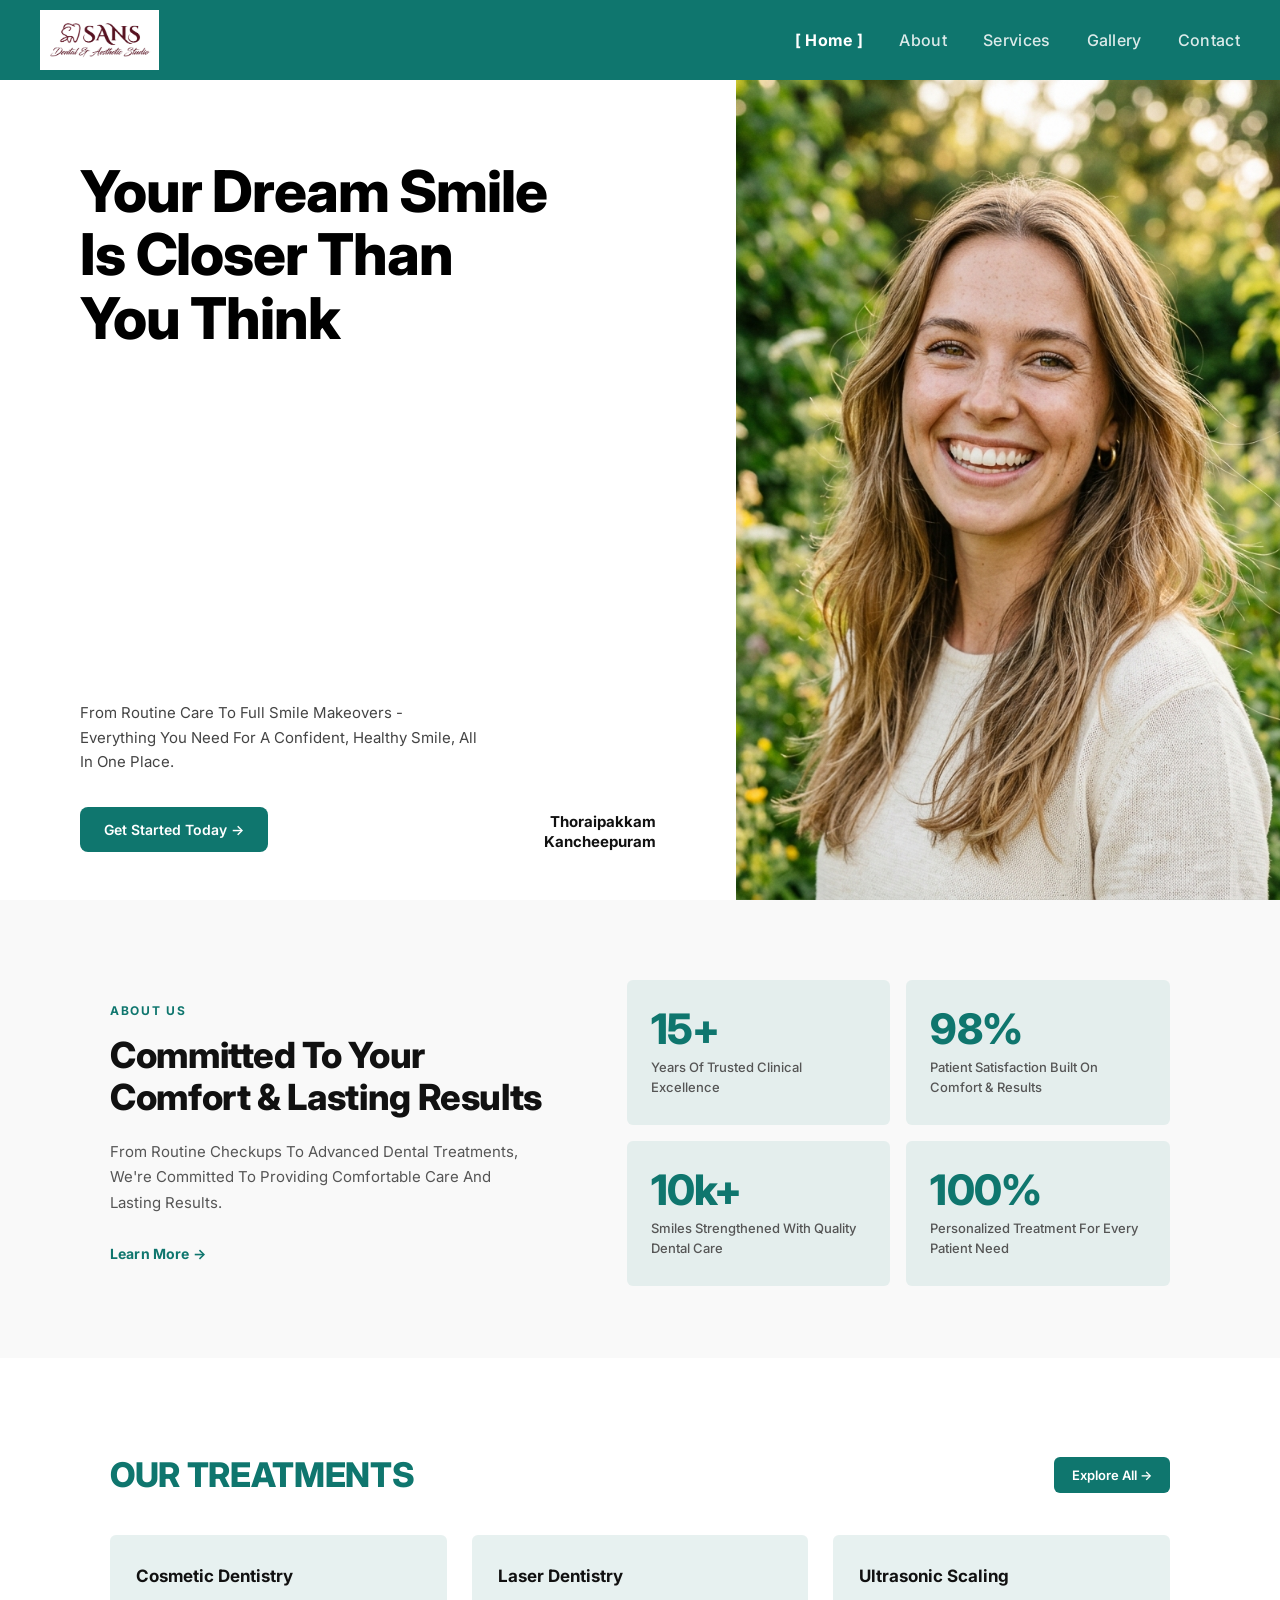
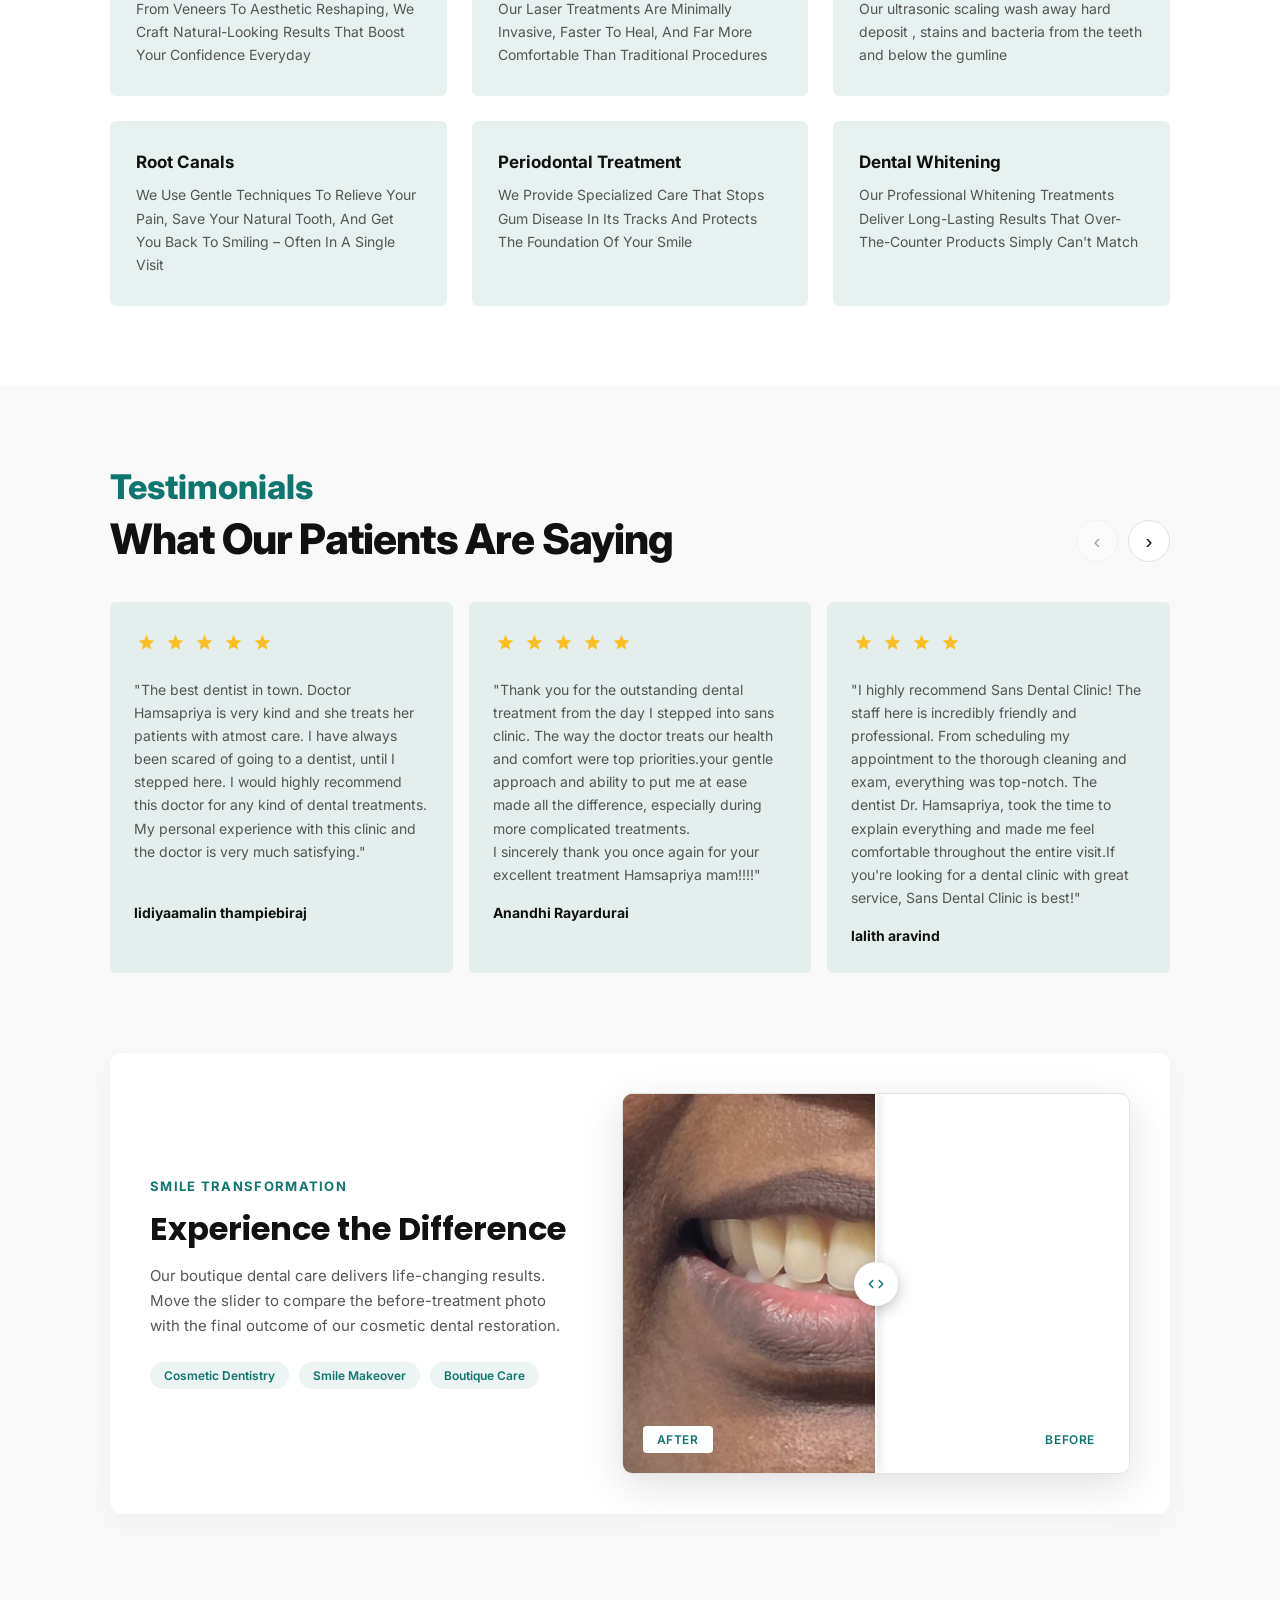
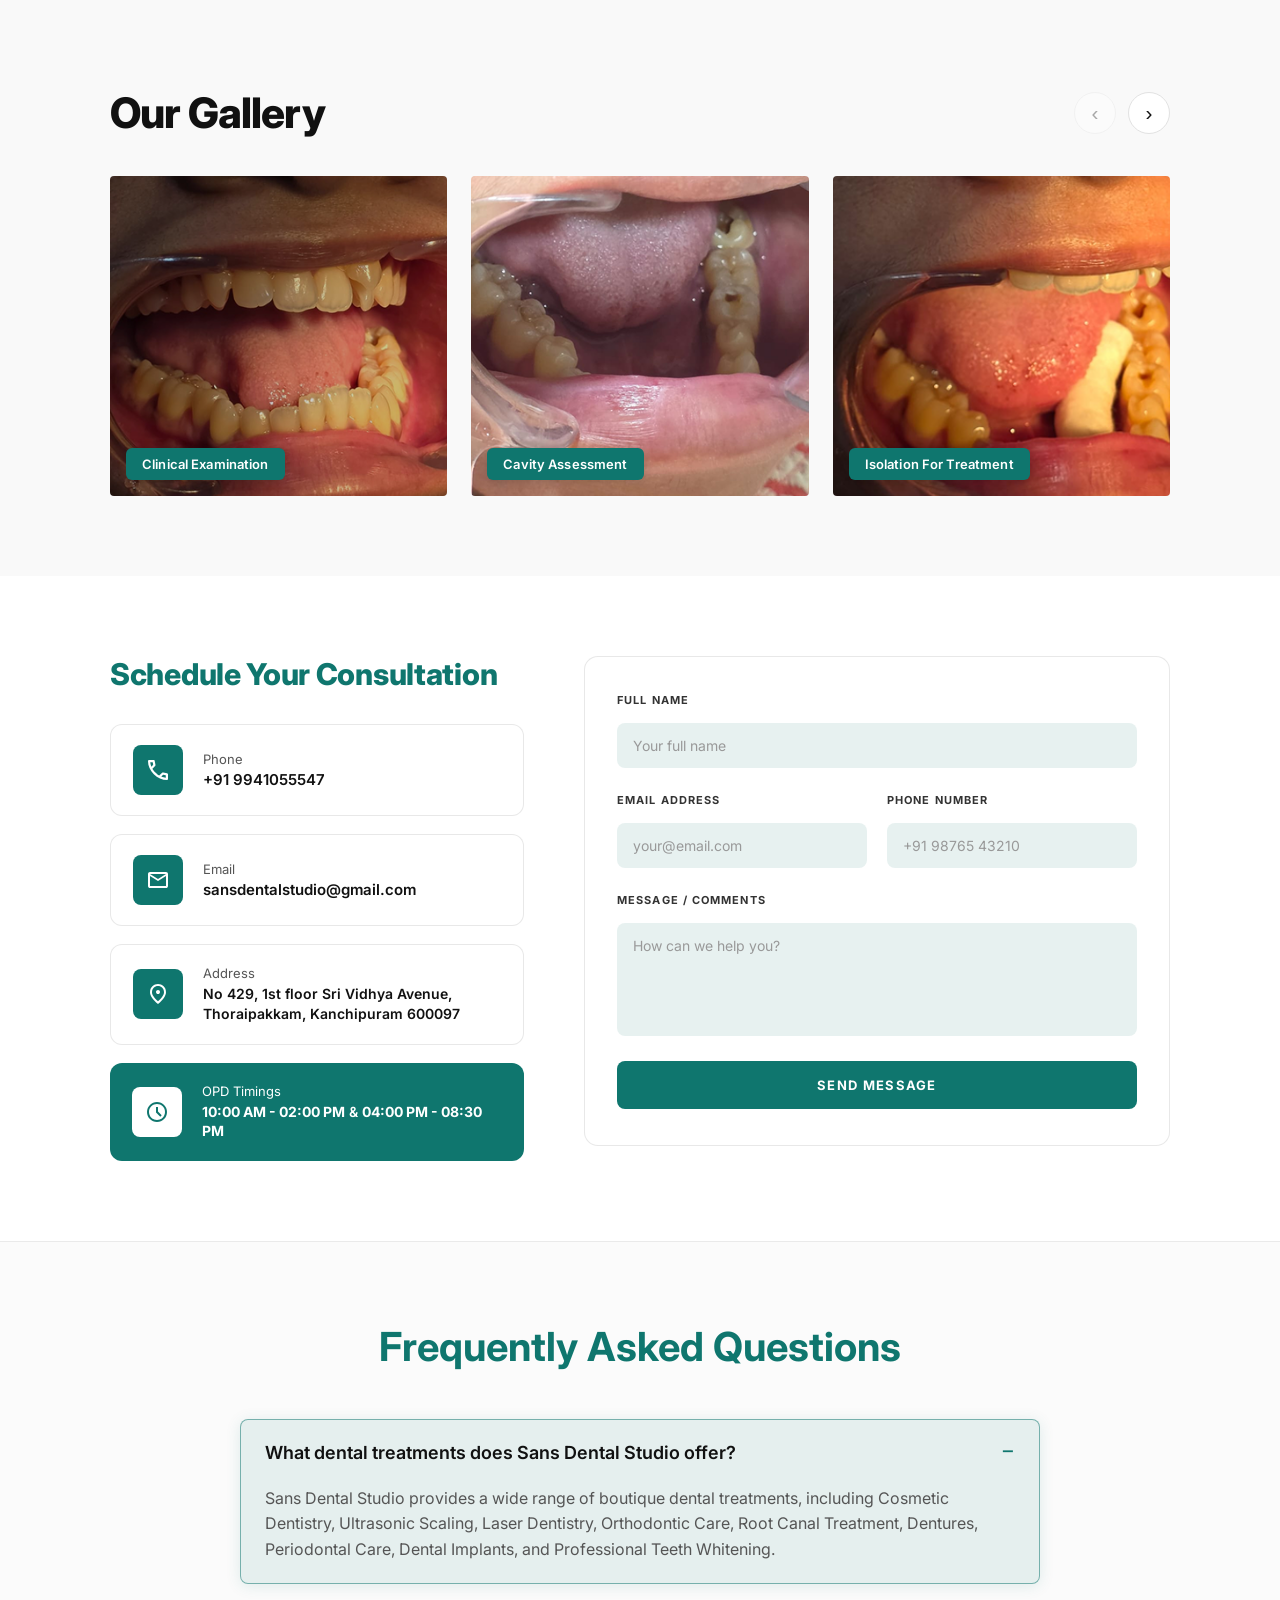
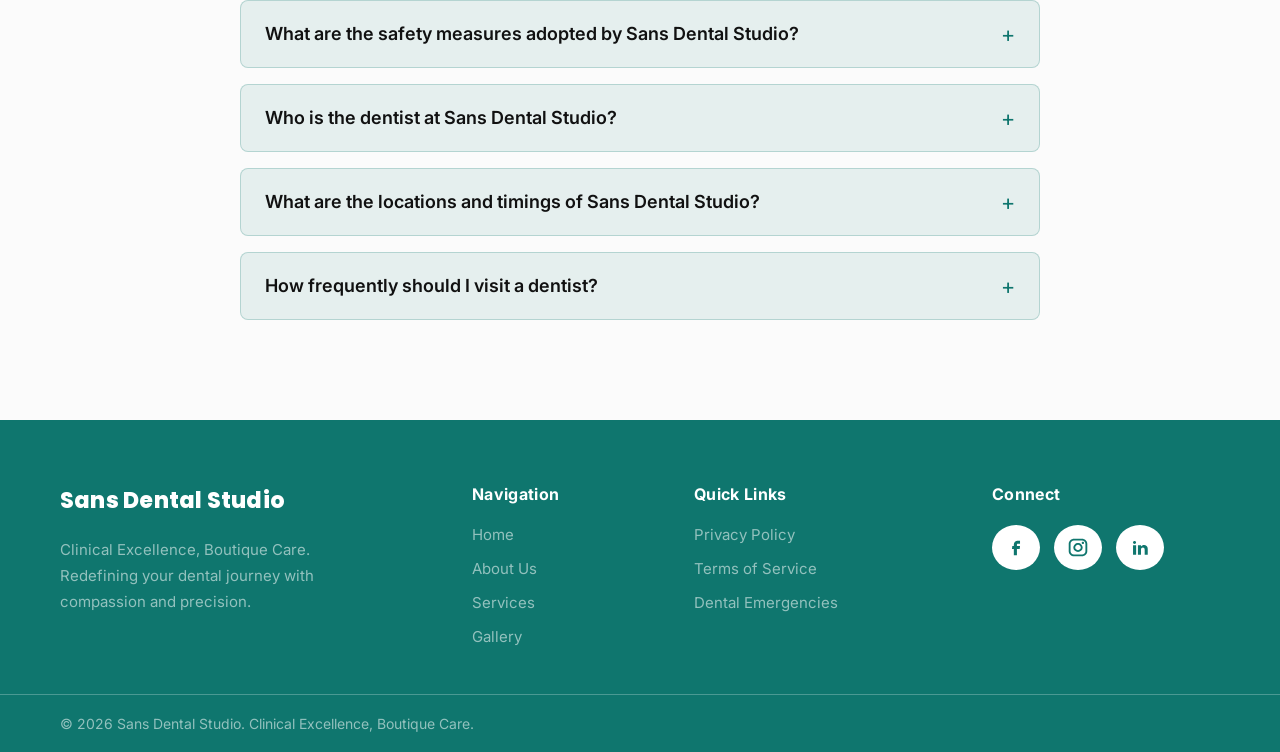
==== commit d533cf91: "timing updated" ====
--- a/index.html
+++ b/index.html
@@ -585,7 +585,7 @@
                 <div class="contact-icon white-icon"><img src="./assets/icons/time.svg" alt="OPD Timings"></div>
                 <div class="contact-info">
                   <span>OPD Timings</span>
-                  <h3 style="font-size:14px;line-height:1.4">Mon-Sat, 10:00 AM - 2:00 PM</h3>
+                  <h3 style="font-size:14px;line-height:1.4"><b>10:00 AM - 02:00 PM</b> &amp; <b>04:00 PM - 08:30 PM</b></h3>
                 </div>
               </div>
 
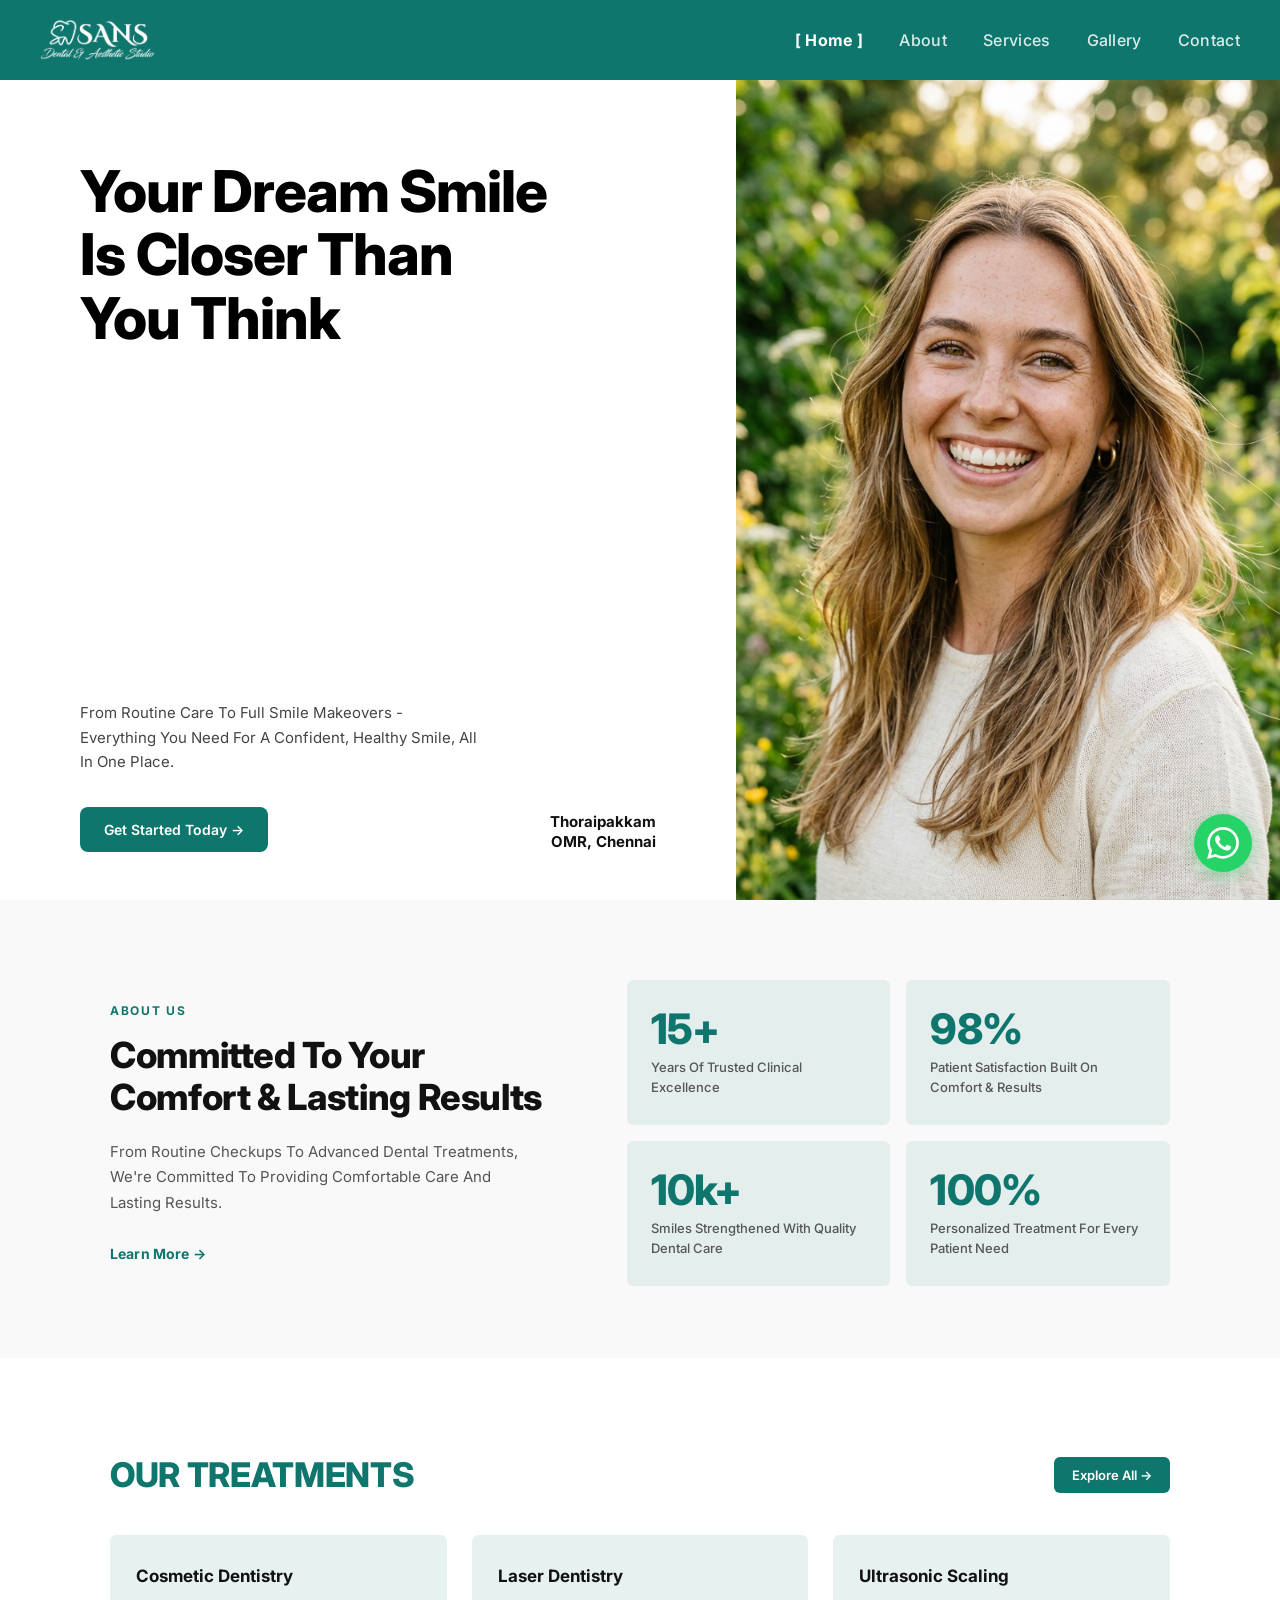
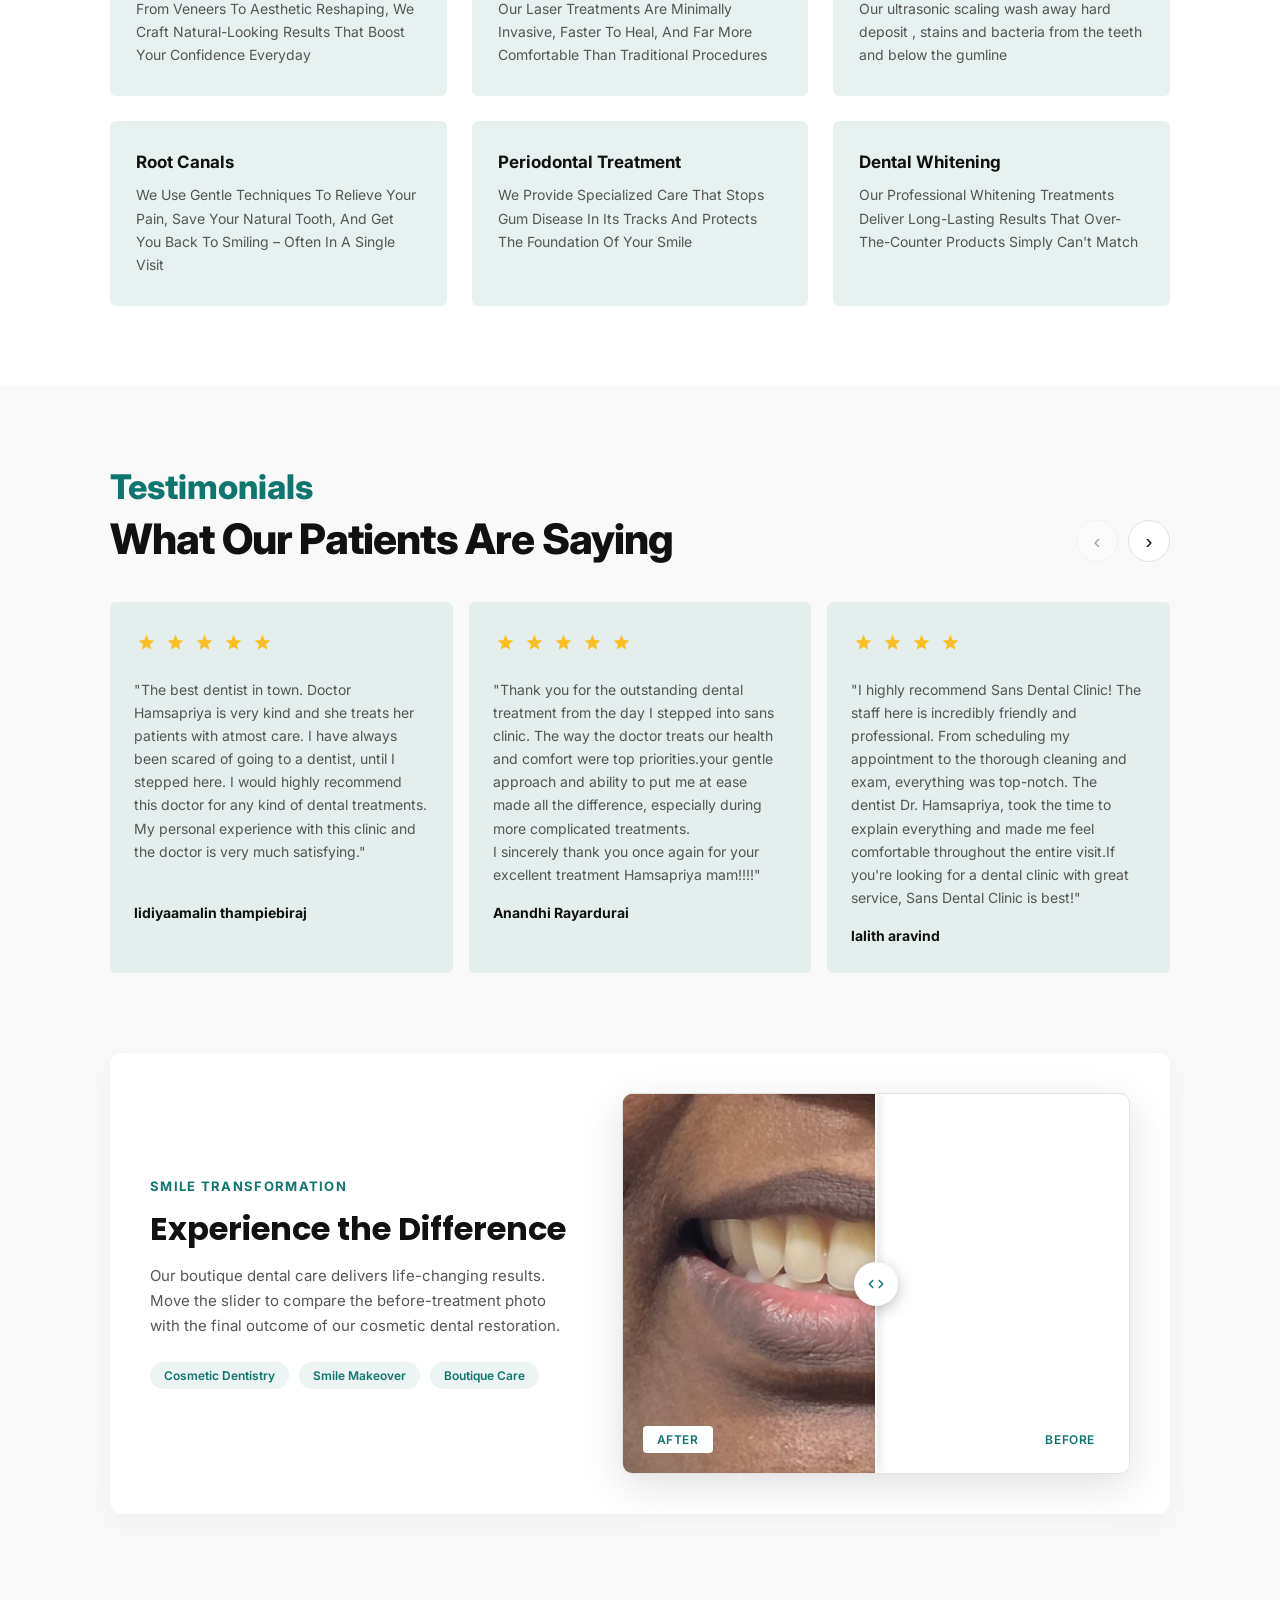
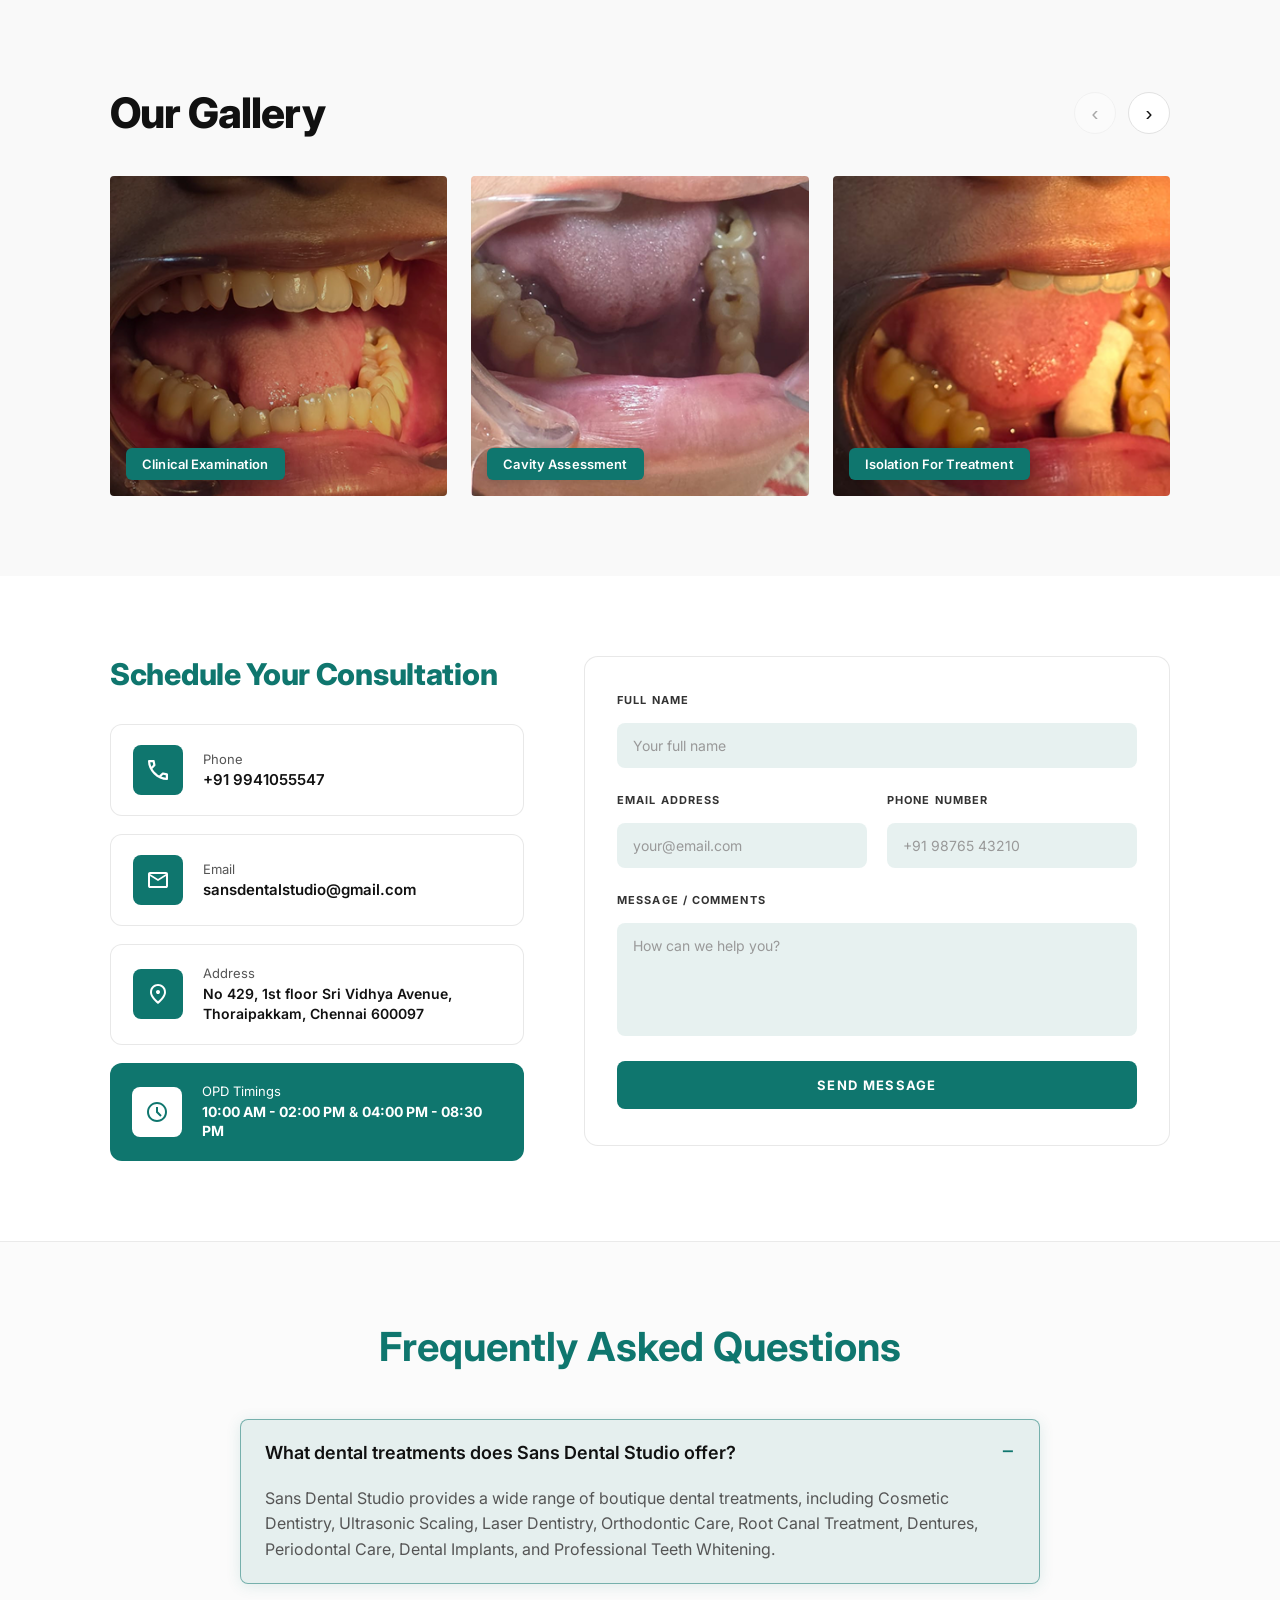
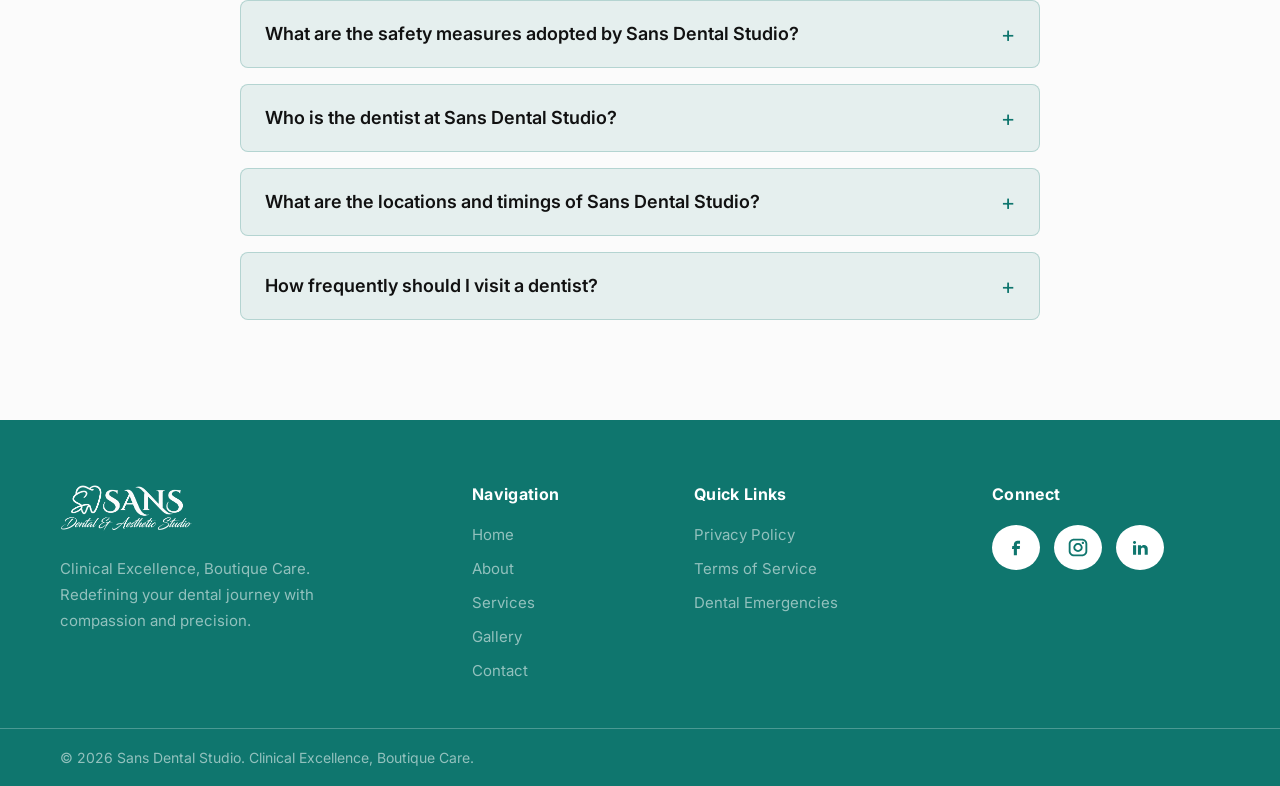
==== commit b85cf1e9: "logo, footer, wp floating bar  updated" ====
--- a/index.html
+++ b/index.html
@@ -1,11 +1,11 @@
-<!doctype html>
+﻿<!doctype html>
 <html lang="en">
   <head>
     <meta charset="UTF-8" />
     <meta name="viewport" content="width=device-width, initial-scale=1.0" />
-    <title>Sans Dental Studio | Best Dentist in Thoraipakkam &amp; Kancheepuram, Chennai</title>
-    <meta name="description" content="Sans Dental Studio offers boutique dental care in Thoraipakkam &amp; Kancheepuram, Chennai. Expert cosmetic dentistry, laser treatments, root canals, orthodontics &amp; dental implants by Dr. Hamsapriya R. Book your appointment today." />
-    <meta name="keywords" content="Sans Dental Studio, Best Dentist Thoraipakkam, Dentist Kancheepuram, Cosmetic Dentistry Chennai, Laser Dentistry, Root Canal Treatment Chennai, Orthodontic Care, Dental Clinic Chennai, Dental Implants, Teeth Whitening, Ultrasonic Scaling, Dr Hamsapriya R" />
+    <title>Sans Dental Studio | Best Dentist in Thoraipakkam &amp; OMR, Chennai</title>
+    <meta name="description" content="Sans Dental Studio offers boutique dental care in Thoraipakkam &amp; OMR, Chennai. Expert cosmetic dentistry, laser treatments, root canals, orthodontics &amp; dental implants by Dr. Hamsapriya R. Book your appointment today." />
+    <meta name="keywords" content="Sans Dental Studio, Best Dentist Thoraipakkam, Dentist OMR Chennai, Cosmetic Dentistry Chennai, Laser Dentistry, Root Canal Treatment Chennai, Orthodontic Care, Dental Clinic Chennai, Dental Implants, Teeth Whitening, Ultrasonic Scaling, Dr Hamsapriya R" />
     <meta name="robots" content="index, follow, max-snippet:-1, max-image-preview:large, max-video-preview:-1" />
     <meta name="author" content="Dr. Hamsapriya R – Sans Dental Studio" />
     <meta name="geo.region" content="IN-TN" />
@@ -15,9 +15,9 @@
     <meta name="language" content="English" />
     <meta name="rating" content="general" />
     <meta name="revisit-after" content="7 days" />
-    <link rel="icon" type="image/png" href="./assets/icons/logo.png?v=2" />
-    <link rel="shortcut icon" type="image/png" href="./assets/icons/logo.png?v=2" />
-    <link rel="apple-touch-icon" href="./assets/icons/logo.png?v=2" />
+    <link rel="icon" type="image/png" href="./assets/icons/image.png?v=4" />
+    <link rel="shortcut icon" type="image/png" href="./assets/icons/image.png?v=4" />
+    <link rel="apple-touch-icon" href="./assets/icons/image.png?v=4" />
     <meta name="theme-color" content="#0F766E" />
     <meta name="msapplication-navbutton-color" content="#0F766E" />
     <meta name="apple-mobile-web-app-status-bar-style" content="#0F766E" />
@@ -25,20 +25,20 @@
     <meta property="og:type" content="website" />
     <meta property="og:url" content="https://sansdentalstudio.com/" />
     <meta property="og:title" content="Sans Dental Studio | Boutique Dental Care" />
-    <meta property="og:description" content="Redefining your dental journey with compassion and precision. Visit us in Thoraipakkam or Kancheepuram for a confident, healthy smile." />
+    <meta property="og:description" content="Redefining your dental journey with compassion and precision. Visit us in Thoraipakkam or OMR, Chennai for a confident, healthy smile." />
     <meta property="og:image" content="https://sansdentalstudio.com/assets/images/hero-smile.png" />
-    <meta property="og:image:width" content="800" />
-    <meta property="og:image:height" content="800" />
+    <meta property="og:image:width" content="1200" />
+    <meta property="og:image:height" content="630" />
     <meta property="og:image:type" content="image/png" />
-    <meta property="og:image:alt" content="Happy patient smiling at Sans Dental Studio, Thoraipakkam Chennai" />
+    <meta property="og:image:alt" content="Sans Dental Studio – Boutique Dental Clinic in Thoraipakkam &amp; OMR, Chennai" />
     <meta property="og:site_name" content="Sans Dental Studio" />
     <meta property="og:locale" content="en_IN" />
 
     
     <meta property="twitter:card" content="summary_large_image" />
     <meta property="twitter:url" content="https://sansdentalstudio.com/" />
-    <meta property="twitter:title" content="Sans Dental Studio | Boutique Dental Care" />
-    <meta property="twitter:description" content="Redefining your dental journey with compassion and precision. Visit us in Thoraipakkam or Kancheepuram for a confident, healthy smile." />
+    <meta property="twitter:title" content="Sans Dental Studio | Best Dentist in Thoraipakkam &amp; OMR, Chennai" />
+    <meta property="twitter:description" content="Redefining your dental journey with compassion and precision. Visit us in Thoraipakkam or OMR, Chennai for a confident, healthy smile." />
     <meta property="twitter:image" content="https://sansdentalstudio.com/assets/images/hero-smile.png" />
 
     <link rel="canonical" href="https://sansdentalstudio.com/" />
@@ -57,7 +57,7 @@
       "@type": "WebSite",
       "name": "Sans Dental Studio",
       "url": "https://sansdentalstudio.com/",
-      "description": "Experience clinical excellence and boutique dental care at Sans Dental Studio in Thoraipakkam and Kancheepuram.",
+      "description": "Experience clinical excellence and boutique dental care at Sans Dental Studio in Thoraipakkam and OMR, Chennai.",
       "potentialAction": {
         "@type": "SearchAction",
         "target": {
@@ -73,7 +73,7 @@
       "@context": "https://schema.org",
       "@type": ["Dentist", "MedicalClinic"],
       "name": "Sans Dental Studio",
-      "description": "Boutique dental clinic in Thoraipakkam and Kancheepuram, Chennai. Specialising in cosmetic dentistry, laser treatments, root canals, orthodontics and dental implants under Dr. Hamsapriya R.",
+      "description": "Boutique dental clinic in Thoraipakkam and OMR, Chennai. Specialising in cosmetic dentistry, laser treatments, root canals, orthodontics and dental implants under Dr. Hamsapriya R.",
       "image": "https://sansdentalstudio.com/assets/images/hero-img.png",
       "logo": {
         "@type": "ImageObject",
@@ -123,10 +123,10 @@
         },
         {
           "@type": "Dentist",
-          "name": "Sans Dental Studio – Kancheepuram Branch",
+          "name": "Sans Dental Studio – OMR Branch",
           "address": {
             "@type": "PostalAddress",
-            "addressLocality": "Kancheepuram",
+            "addressLocality": "OMR, Chennai",
             "addressRegion": "Tamil Nadu",
             "addressCountry": "IN"
           },
@@ -249,7 +249,7 @@
     </header>
 
     <main id="main-content">
-    <section class="hero" id="hero" aria-label="Hero – Best Dentist in Thoraipakkam and Kancheepuram">
+    <section class="hero" id="hero" aria-label="Hero – Best Dentist in Thoraipakkam and OMR, Chennai">
       <div class="hero-grid">
         <div class="hero-left">
           <h1 class="hero-title">
@@ -265,7 +265,7 @@
               <a href="./pages/contact.html" class="btn-cta-dark" aria-label="Get Started Today at Sans Dental Studio">Get Started Today &rarr;</a>
               <div class="hero-locations">
                 <span>Thoraipakkam</span>
-                <span>Kancheepuram</span>
+                <span>OMR, Chennai</span>
               </div>
             </div>
           </div>
@@ -576,7 +576,7 @@
                 <div class="contact-info">
                   <span>Address</span>
                   <address style="font-style:normal">
-                    <h2 style="font-size:14px;line-height:1.4">No 429, 1st floor Sri Vidhya Avenue,<br>Thoraipakkam, Kanchipuram 600097</h2>
+                    <h2 style="font-size:14px;line-height:1.4">No 429, 1st floor Sri Vidhya Avenue,<br>Thoraipakkam, Chennai 600097</h2>
                   </address>
                 </div>
               </div>
@@ -647,7 +647,7 @@
           <details class="faq-item scroll-reveal" style="--d: 0.2s">
             <summary class="faq-question">What are the locations and timings of Sans Dental Studio?</summary>
             <div class="faq-answer">
-              <p>Sans Dental Studio has clinics in Thoraipakkam and Kancheepuram (Chennai, India). Our clinic timings are Monday to Saturday from 10:00 AM to 2:00 PM. You can contact us at +91 9941055547 to schedule an appointment. However, in the case of unforeseen situations, the timing may differ on that particular day.</p>
+              <p>Sans Dental Studio has clinics in Thoraipakkam and OMR (Chennai, India). Our clinic timings are Monday to Saturday from 10:00 AM to 2:00 PM. You can contact us at +91 9941055547 to schedule an appointment. However, in the case of unforeseen situations, the timing may differ on that particular day.</p>
             </div>
           </details>
           <details class="faq-item scroll-reveal" style="--d: 0.25s">
@@ -664,7 +664,9 @@
     <footer class="footer">
       <div class="footer-main">
         <div class="footer-brand">
-          <h2 class="footer-logo">Sans Dental Studio</h2>
+          <a href="./index.html" class="footer-logo">
+            <img src="./assets/icons/logo.png?v=2" alt="Sans Dental Studio" class="footer-logo-img" />
+          </a>
           <p class="footer-tagline">
             Clinical Excellence, Boutique Care.<br />
             Redefining your dental journey with<br />
@@ -676,9 +678,10 @@
           <h3 class="footer-col-title">Navigation</h3>
           <ul>
             <li><a href="./index.html">Home</a></li>
-            <li><a href="./pages/about.html">About Us</a></li>
+            <li><a href="./pages/about.html">About</a></li>
             <li><a href="./pages/service.html">Services</a></li>
             <li><a href="./pages/gallery.html">Gallery</a></li>
+            <li><a href="./pages/contact.html">Contact</a></li>
           </ul>
         </div>
  
@@ -728,6 +731,14 @@
         </p>
       </div>
     </footer>
+
+    <!-- Floating WhatsApp Button -->
+    <a href="https://wa.me/919941055547" class="whatsapp-float" target="_blank" rel="noopener noreferrer" aria-label="Chat on WhatsApp with Sans Dental Studio">
+      <svg class="whatsapp-icon" viewBox="0 0 24 24">
+        <path d="M.057 24l1.687-6.163c-1.041-1.804-1.588-3.849-1.587-5.946.003-6.556 5.338-11.891 11.893-11.891 3.181.001 6.167 1.24 8.413 3.488 2.245 2.248 3.481 5.236 3.48 8.414-.003 6.557-5.338 11.892-11.893 11.892-1.99-.001-3.951-.5-5.688-1.448l-6.305 1.654zm6.597-3.807c1.676.995 3.276 1.591 5.392 1.592 5.448 0 9.886-4.434 9.889-9.885.002-5.462-4.415-9.89-9.881-9.892-5.452 0-9.887 4.434-9.889 9.884-.001 2.225.651 3.891 1.746 5.634l-.999 3.648 3.742-.981zm11.387-5.464c-.074-.124-.272-.198-.57-.347-.297-.149-1.758-.868-2.031-.967-.272-.099-.47-.149-.669.149-.198.297-.768.967-.941 1.165-.173.198-.347.223-.644.074-.297-.149-1.255-.462-2.39-1.475-.883-.788-1.48-1.761-1.653-2.059-.173-.297-.018-.458.13-.606.134-.133.297-.347.446-.521.151-.172.2-.296.3-.495.099-.198.05-.372-.025-.521-.075-.148-.669-1.611-.916-2.206-.242-.579-.487-.501-.669-.51l-.57-.01c-.198 0-.52.074-.792.372s-1.04 1.016-1.04 2.479 1.065 2.876 1.213 3.074c.149.198 2.095 3.2 5.076 4.487.709.306 1.263.489 1.694.626.712.226 1.36.194 1.872.118.571-.085 1.758-.719 2.006-1.413.248-.695.248-1.29.173-1.414z"/>
+      </svg>
+    </a>
+
     <script src="./js/components/navbar.js"></script>
     <script src="./js/components/footer.js"></script>
     <script src="./js/pages/home.js"></script>
--- a/css/home.css
+++ b/css/home.css
@@ -100,7 +100,7 @@
 }
 
 .nav-logo-img {
-  height: 60px;
+  height: 42px;
   width: auto;
   object-fit: contain;
   display: block;
@@ -940,12 +940,15 @@
 }
 
 .footer-logo {
-  font-family: var(--font-logo);
-  font-size: 22px;
-  font-weight: 800;
-  color: var(--white);
-  letter-spacing: 0.01em;
+  display: inline-block;
   margin-bottom: 20px;
+}
+
+.footer-logo-img {
+  height: 48px;
+  width: auto;
+  object-fit: contain;
+  display: block;
 }
 
 .footer-tagline {
@@ -1660,3 +1663,51 @@
     font-size: 14px;
   }
 }
+
+/* Floating WhatsApp Button */
+.whatsapp-float {
+  position: fixed;
+  bottom: 28px;
+  right: 28px;
+  width: 58px;
+  height: 58px;
+  background-color: #25D366;
+  color: #FFF;
+  border-radius: 50px;
+  text-align: center;
+  font-size: 30px;
+  box-shadow: 0 4px 16px rgba(37, 211, 102, 0.4);
+  z-index: 9999;
+  display: flex;
+  align-items: center;
+  justify-content: center;
+  text-decoration: none;
+  transition: transform 0.3s ease, box-shadow 0.3s ease, background-color 0.3s ease;
+}
+
+.whatsapp-float:hover {
+  background-color: #20ba5a;
+  transform: scale(1.08) translateY(-2px);
+  box-shadow: 0 6px 22px rgba(37, 211, 102, 0.55);
+  color: #FFF;
+}
+
+.whatsapp-icon {
+  width: 32px;
+  height: 32px;
+  fill: #FFF;
+}
+
+@media (max-width: 768px) {
+  .whatsapp-float {
+    bottom: 20px;
+    right: 20px;
+    width: 52px;
+    height: 52px;
+  }
+  .whatsapp-icon {
+    width: 28px;
+    height: 28px;
+  }
+}
+
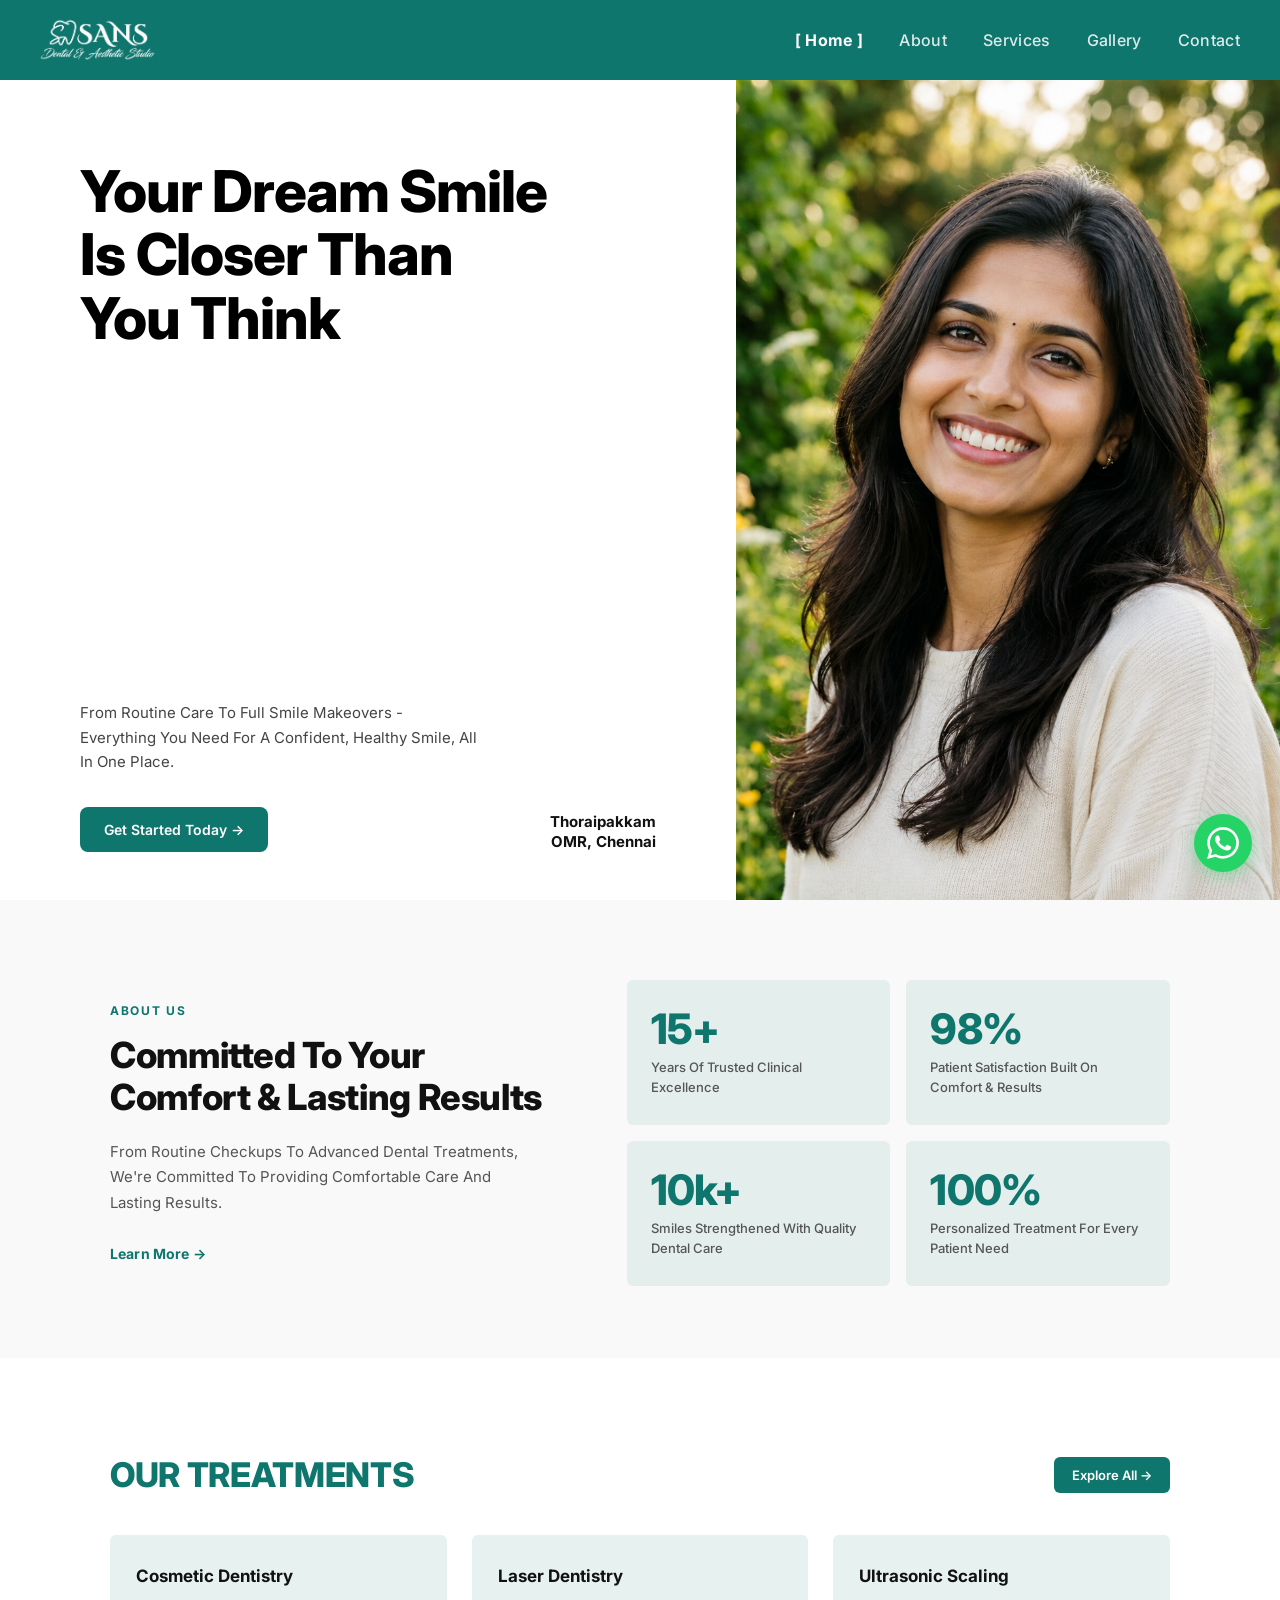
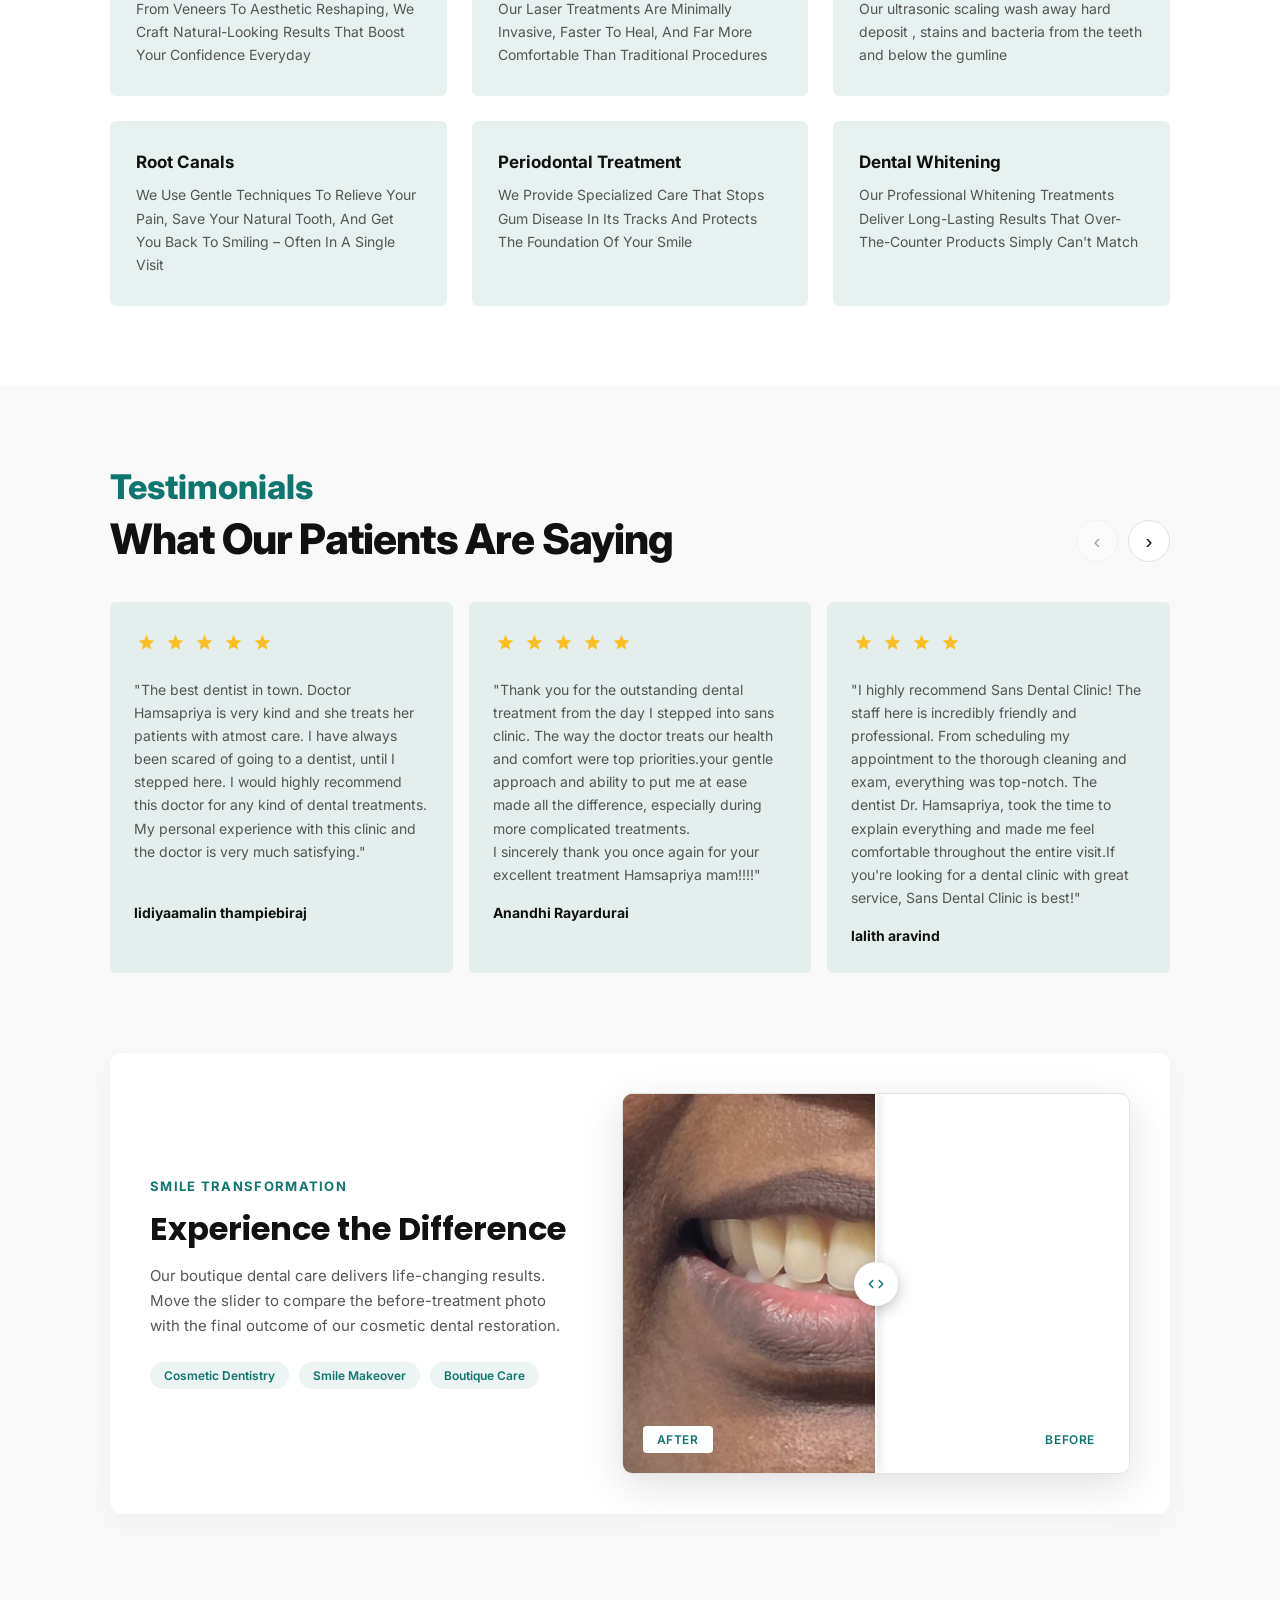
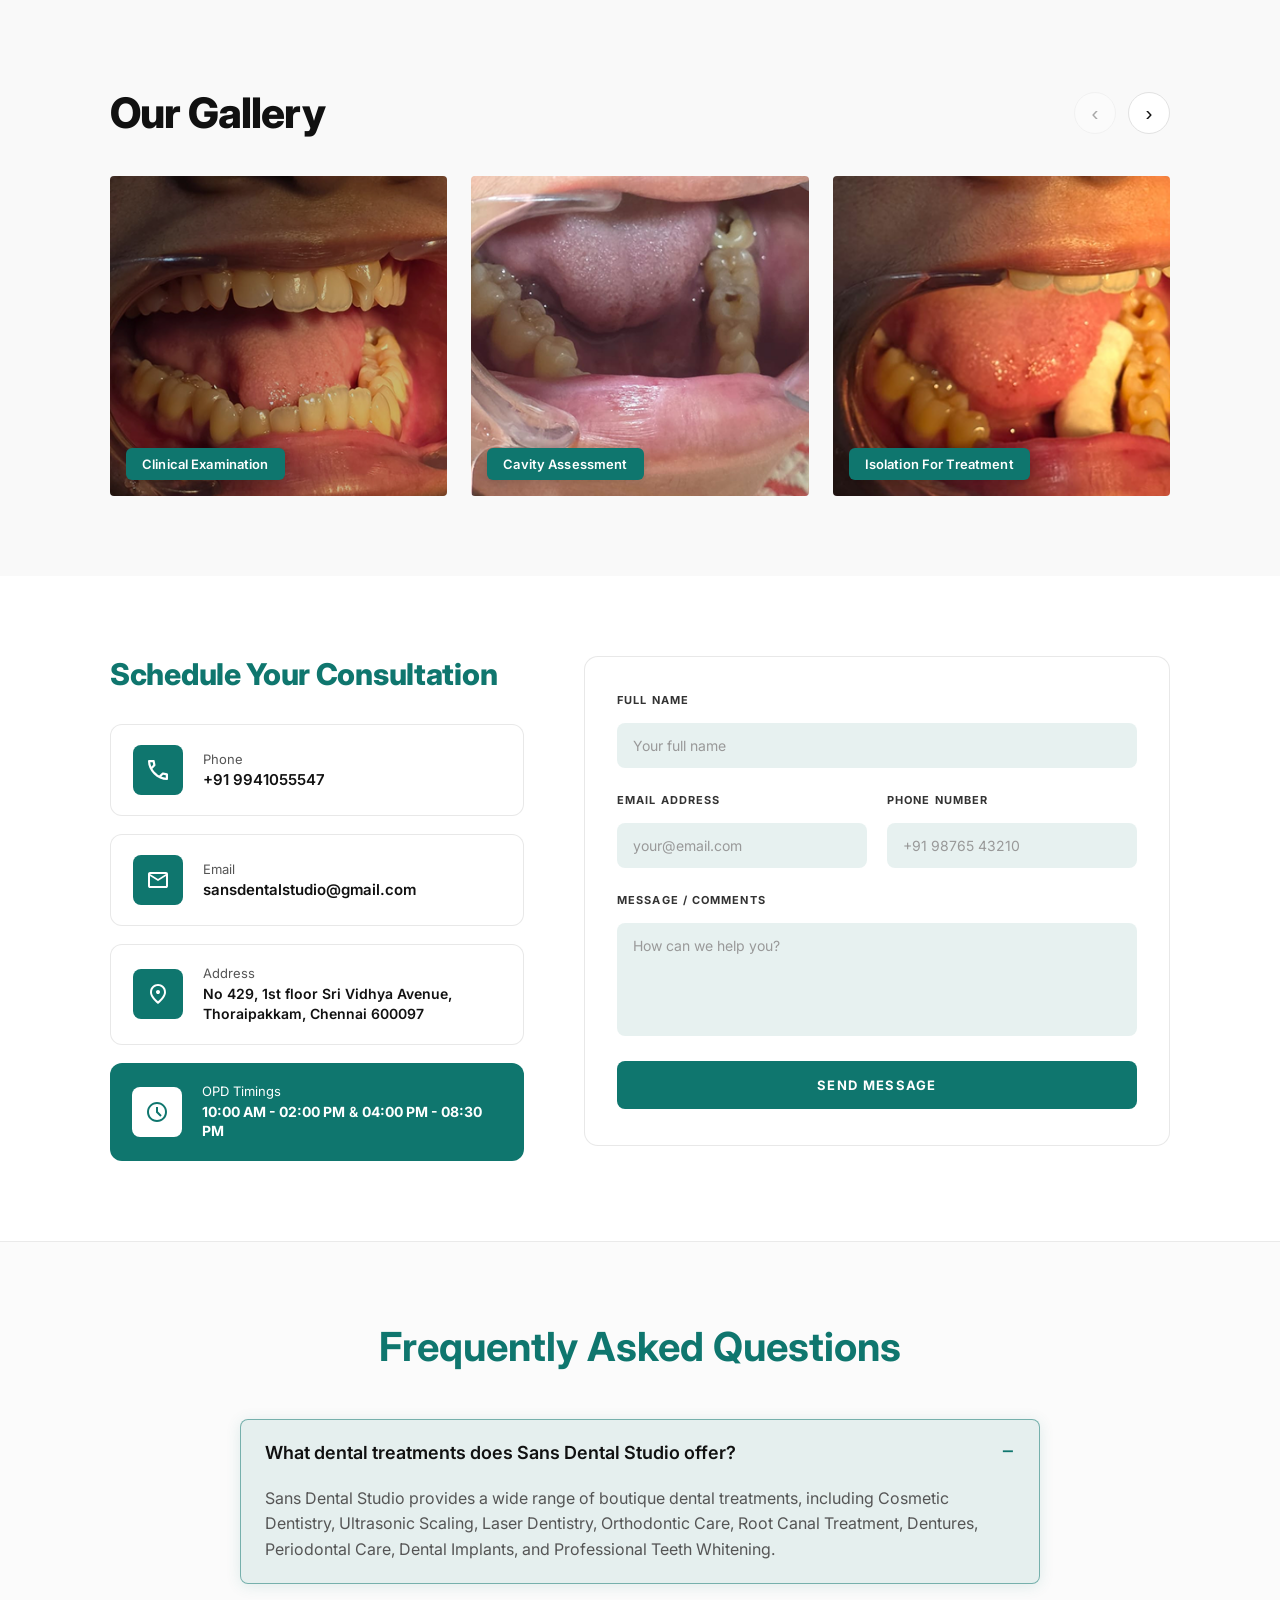
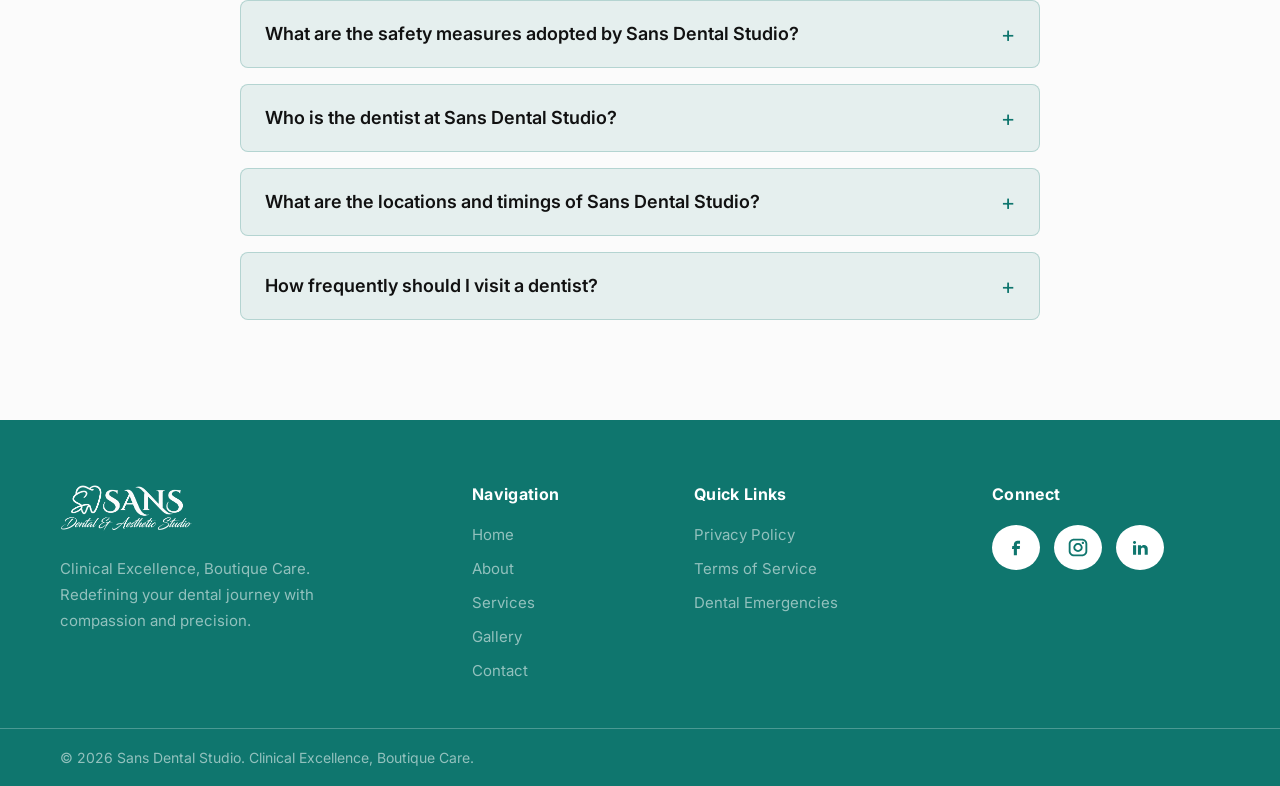
==== commit d9fdfe48: "hero updated" ====
--- a/index.html
+++ b/index.html
@@ -1,4 +1,4 @@
-﻿<!doctype html>
+<!doctype html>
 <html lang="en">
   <head>
     <meta charset="UTF-8" />
@@ -15,9 +15,11 @@
     <meta name="language" content="English" />
     <meta name="rating" content="general" />
     <meta name="revisit-after" content="7 days" />
-    <link rel="icon" type="image/png" href="./assets/icons/image.png?v=4" />
-    <link rel="shortcut icon" type="image/png" href="./assets/icons/image.png?v=4" />
-    <link rel="apple-touch-icon" href="./assets/icons/image.png?v=4" />
+    <link rel="icon" type="image/x-icon" href="./favicon.ico?v=5" />
+    <link rel="icon" type="image/png" sizes="32x32" href="./assets/icons/favicon-32x32.png?v=5" />
+    <link rel="icon" type="image/png" sizes="16x16" href="./assets/icons/favicon-16x16.png?v=5" />
+    <link rel="apple-touch-icon" sizes="180x180" href="./assets/icons/apple-touch-icon.png?v=5" />
+    <link rel="manifest" href="./site.webmanifest" />
     <meta name="theme-color" content="#0F766E" />
     <meta name="msapplication-navbutton-color" content="#0F766E" />
     <meta name="apple-mobile-web-app-status-bar-style" content="#0F766E" />
@@ -77,7 +79,7 @@
       "image": "https://sansdentalstudio.com/assets/images/hero-img.png",
       "logo": {
         "@type": "ImageObject",
-        "url": "https://sansdentalstudio.com/assets/icons/logo.png",
+        "url": "https://sansdentalstudio.com/assets/icons/image.png",
         "width": 512,
         "height": 512
       },
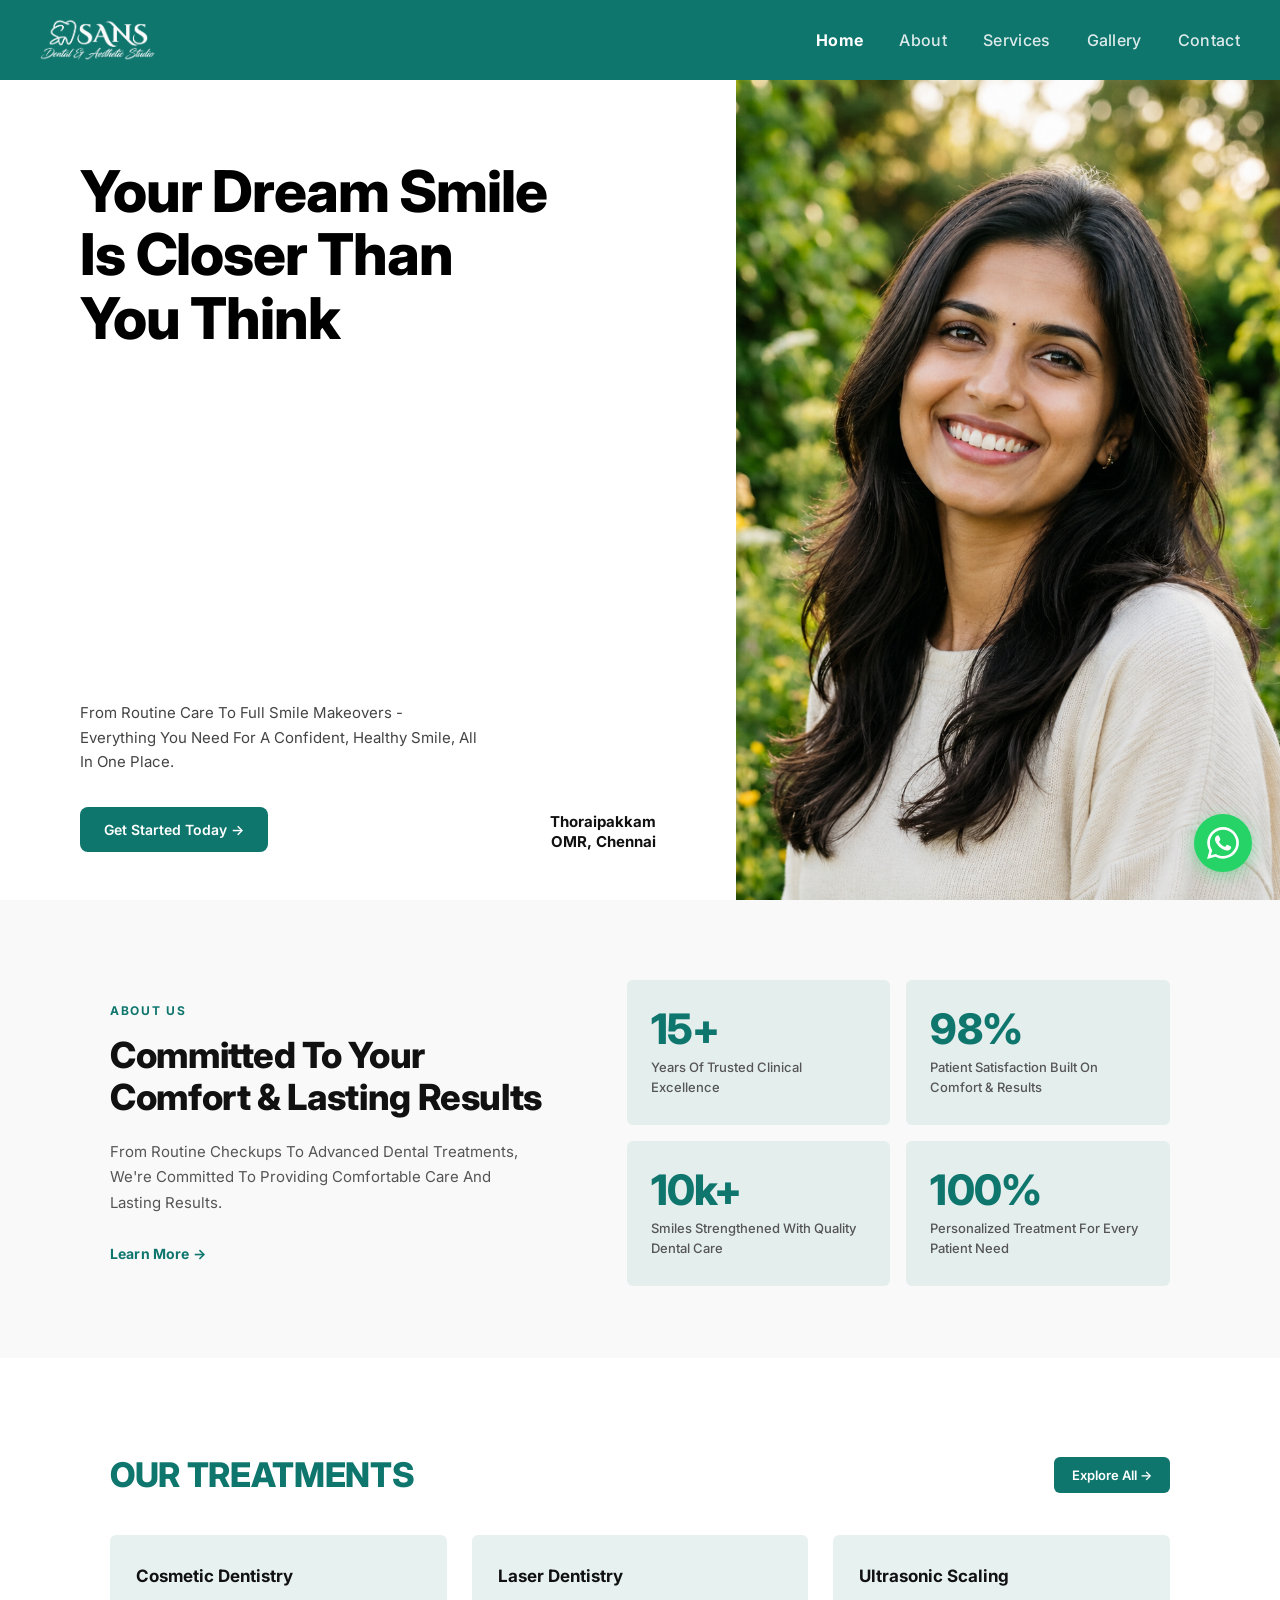
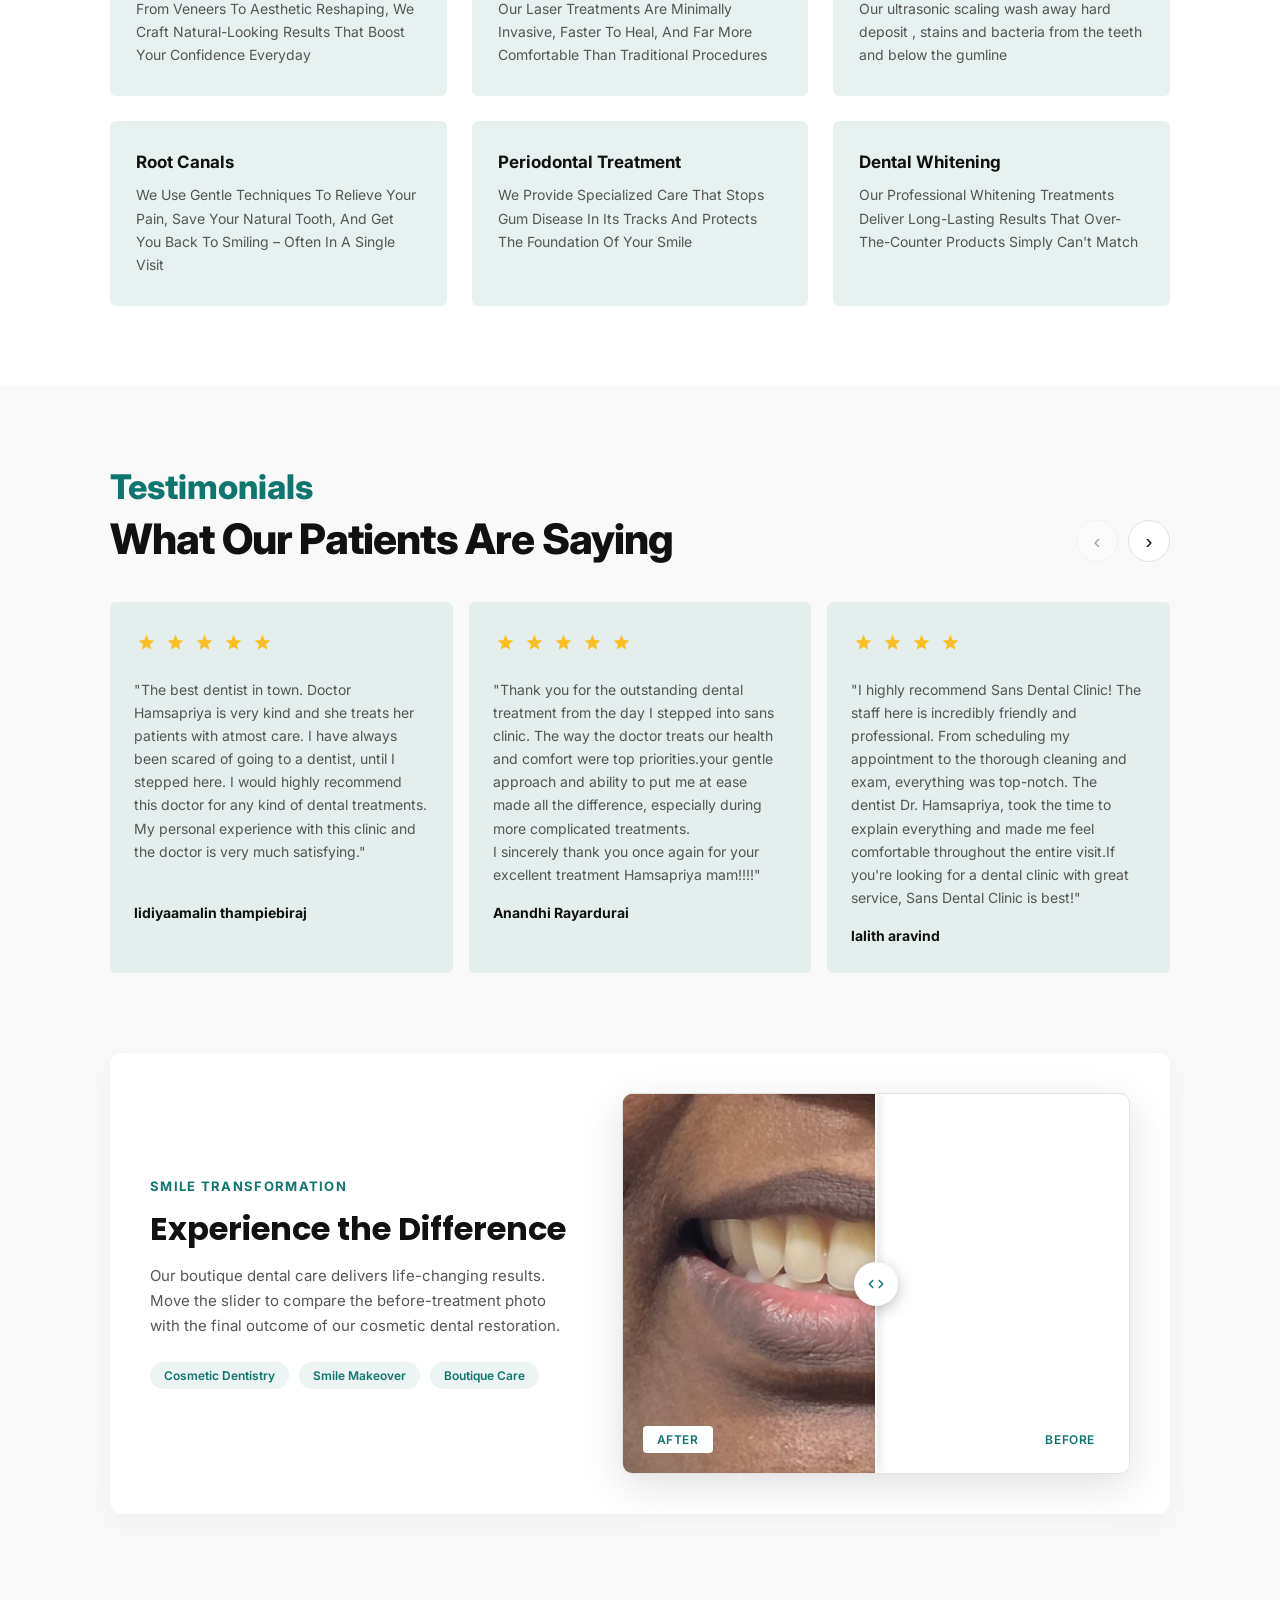
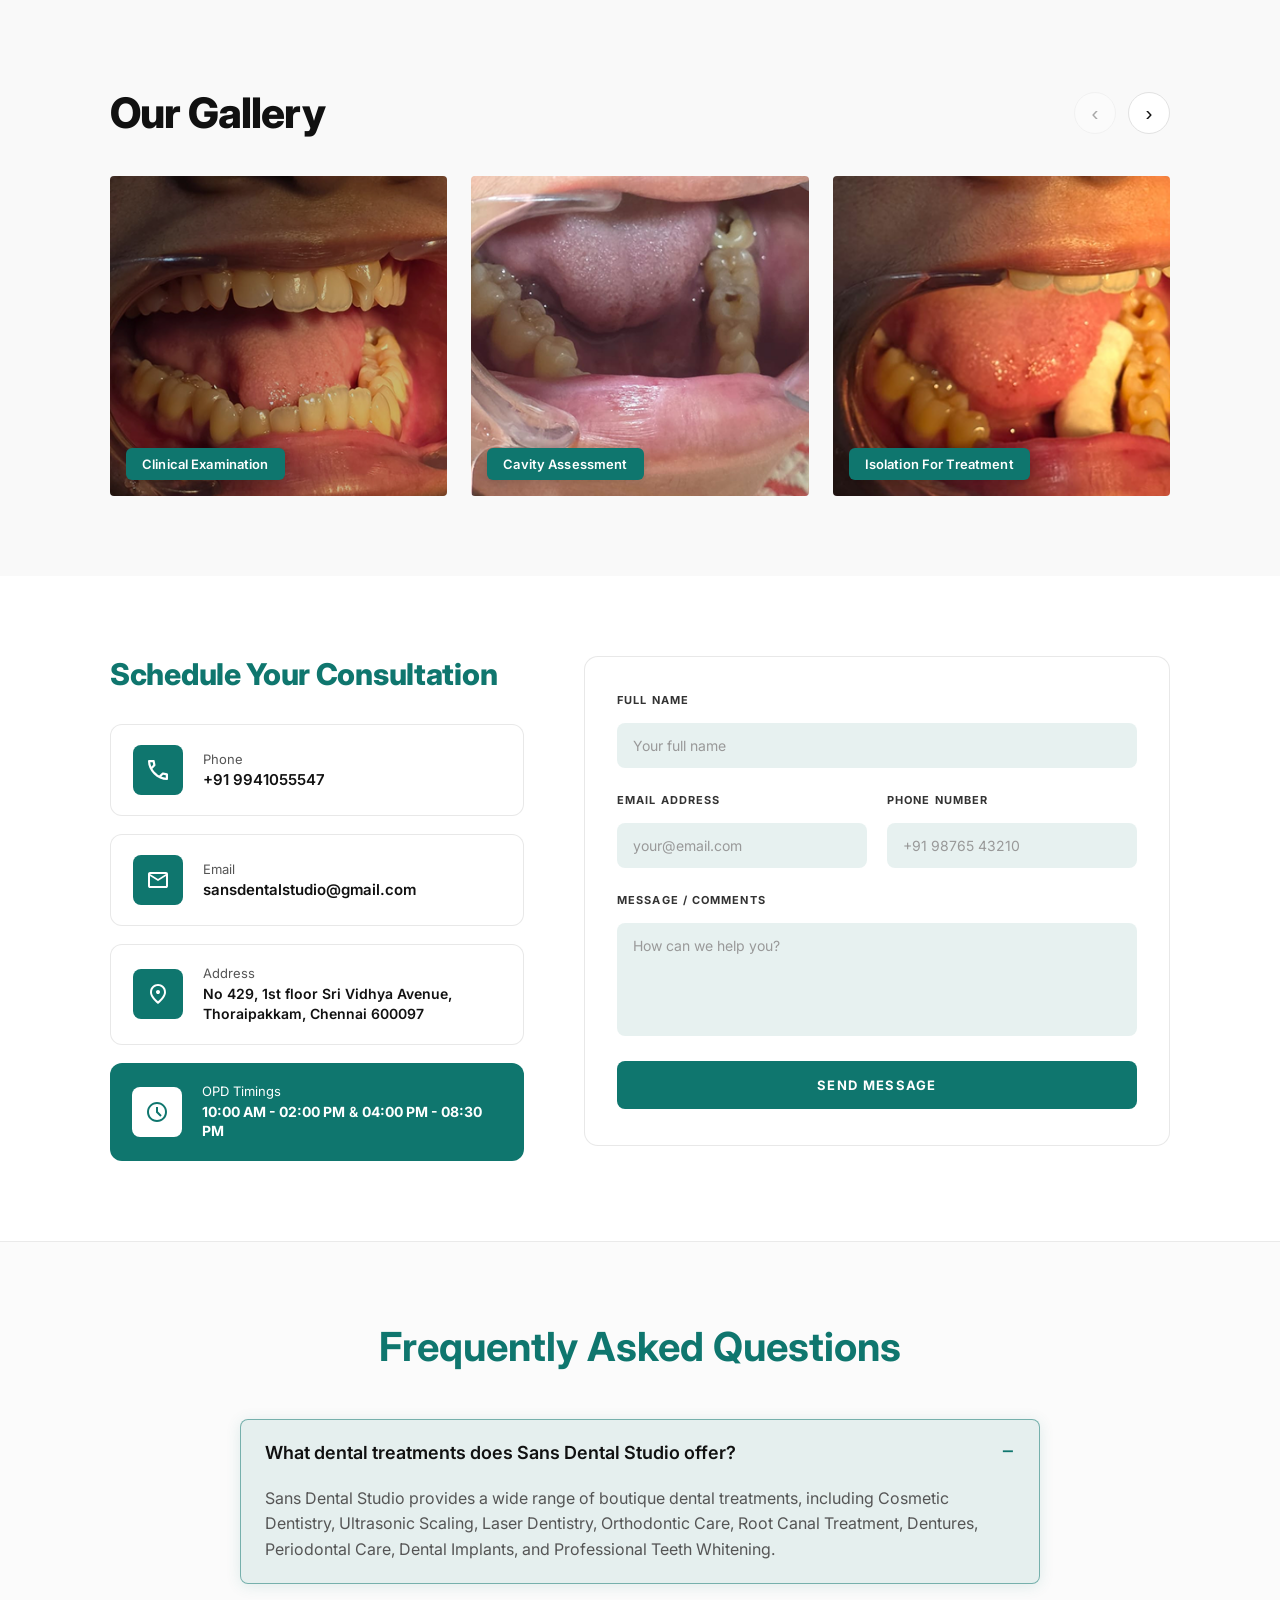
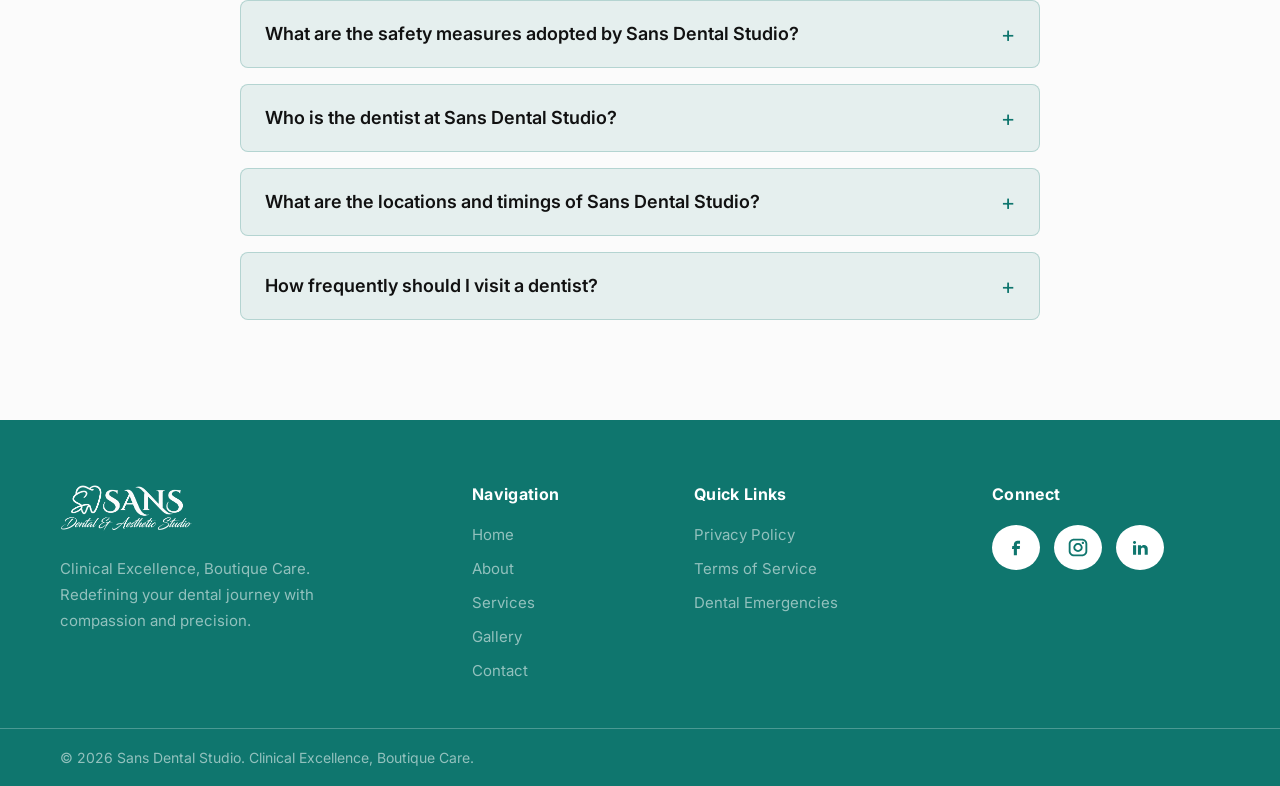
==== commit 20a275ed: "[] removed" ====
--- a/index.html
+++ b/index.html
@@ -237,16 +237,16 @@
             <span class="nav-logo">
               <img src="./assets/icons/logo.png?v=2" alt="Sans Dental Studio" class="nav-logo-img" />
             </span>
-            <button class="close-toggle" id="closeToggle">[ Close ]</button>
-          </div>
-          <a href="index.html" class="nav-link active">[ Home ]</a>
+            <button class="close-toggle" id="closeToggle">Close</button>
+          </div>
+          <a href="index.html" class="nav-link active">Home</a>
           <a href="./pages/about.html" class="nav-link">About</a>
           <a href="./pages/service.html" class="nav-link">Services</a>
           <a href="./pages/gallery.html" class="nav-link">Gallery</a>
           <a href="./pages/contact.html" class="nav-link">Contact</a>
         </nav>
 
-        <button class="menu-toggle" id="menuToggle">[ Menu ]</button>
+        <button class="menu-toggle" id="menuToggle">Menu</button>
       </div>
     </header>
 
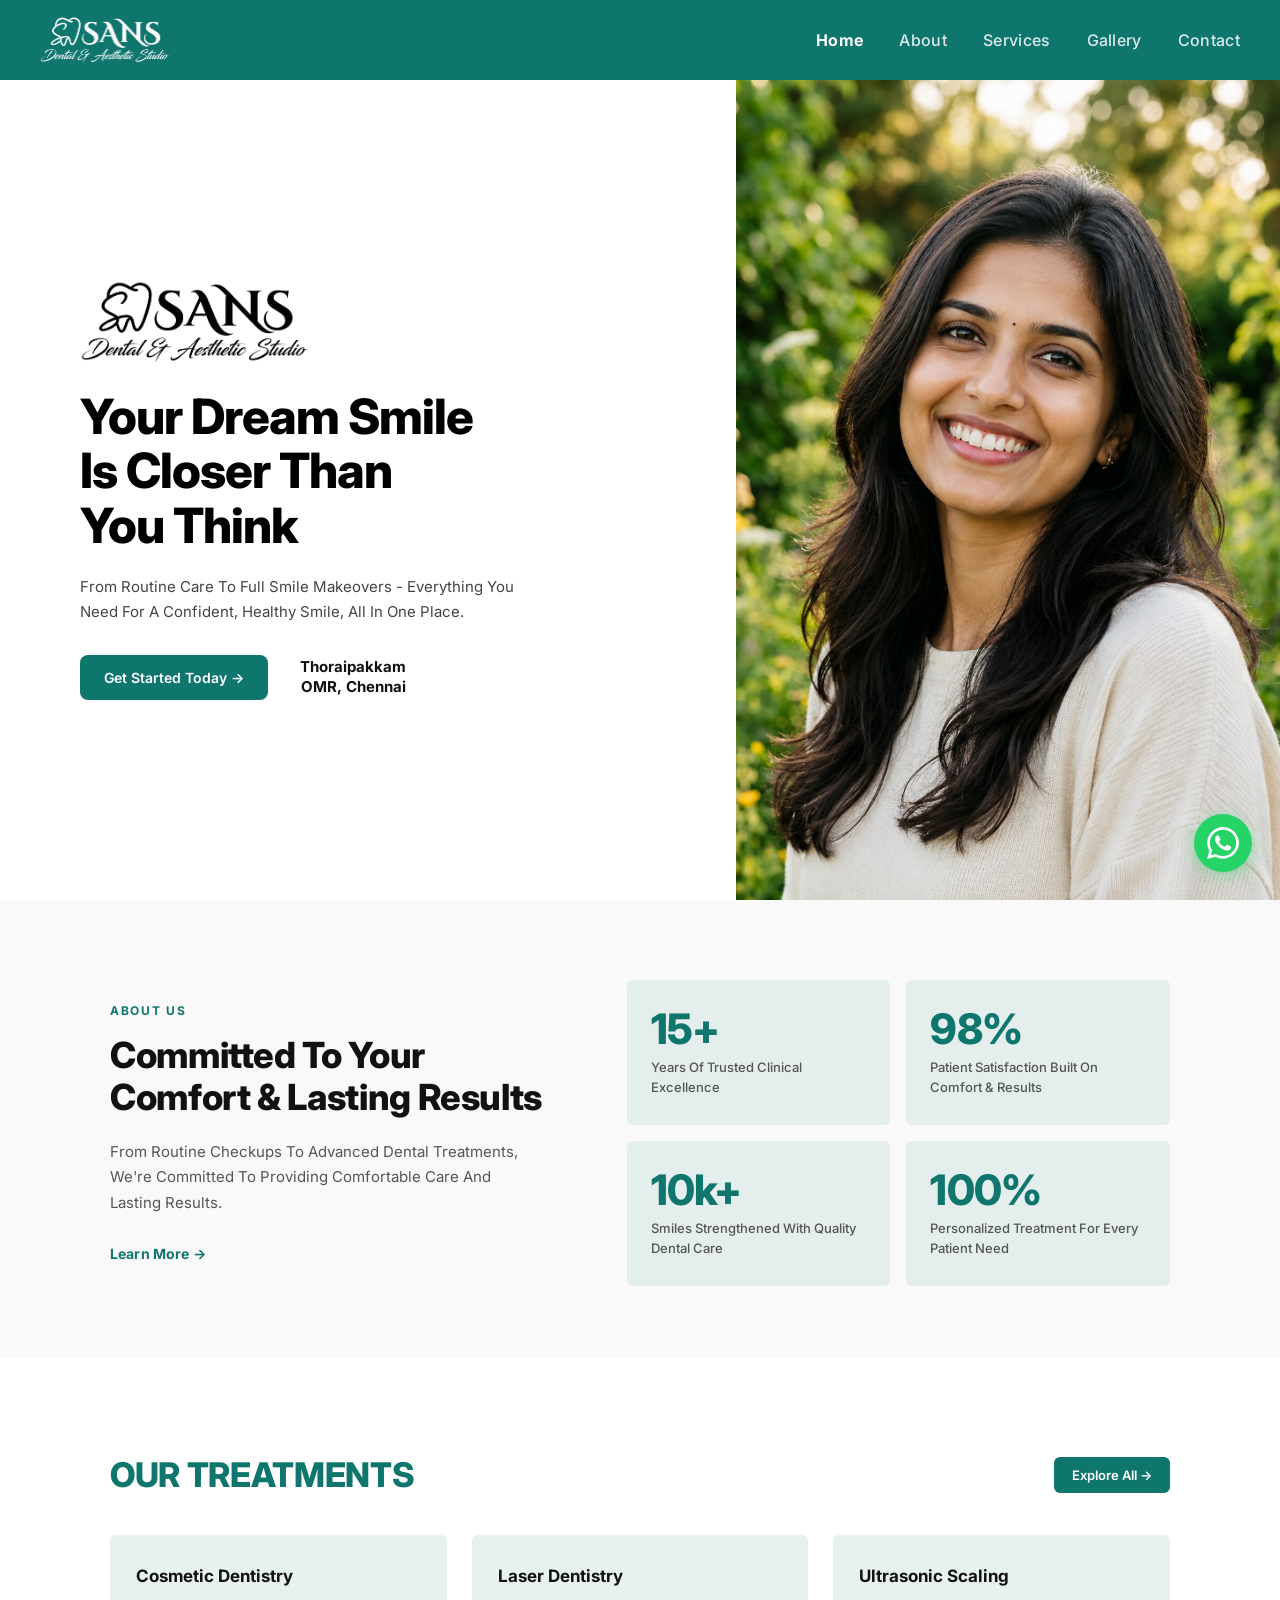
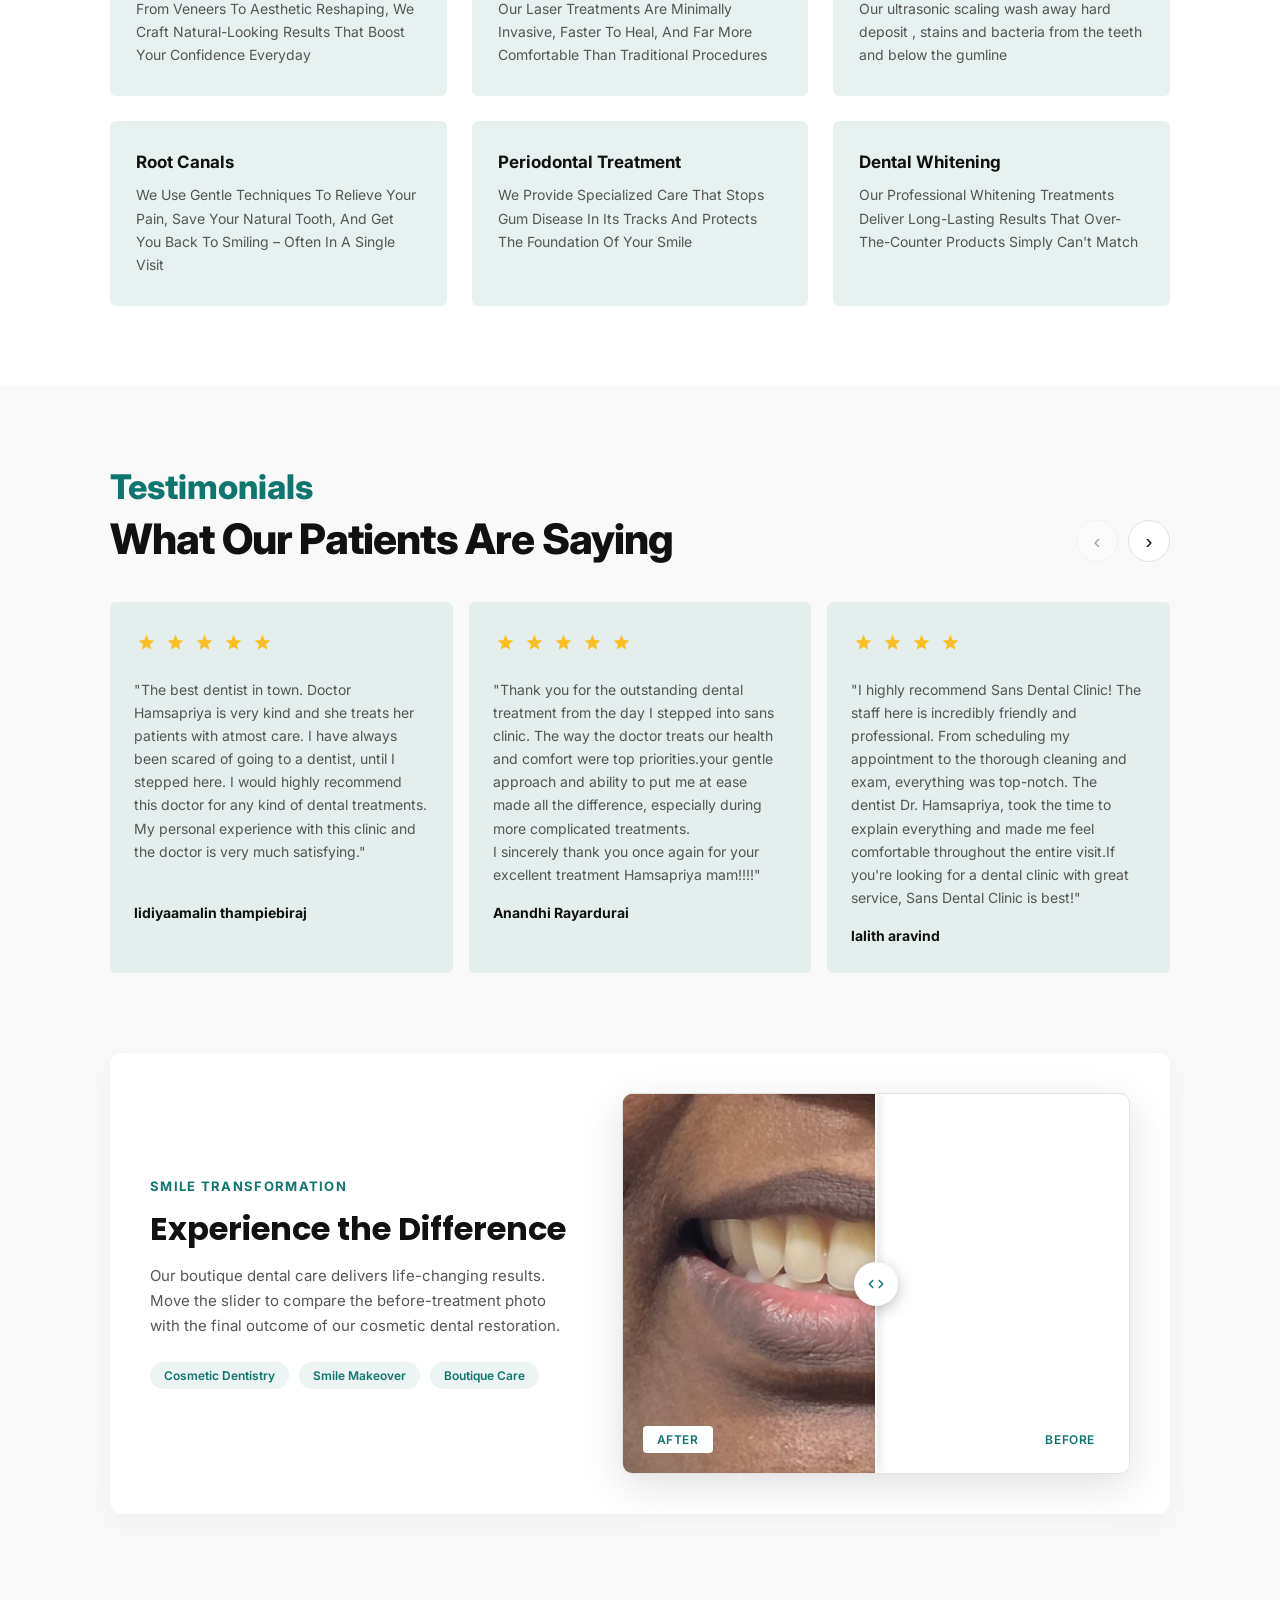
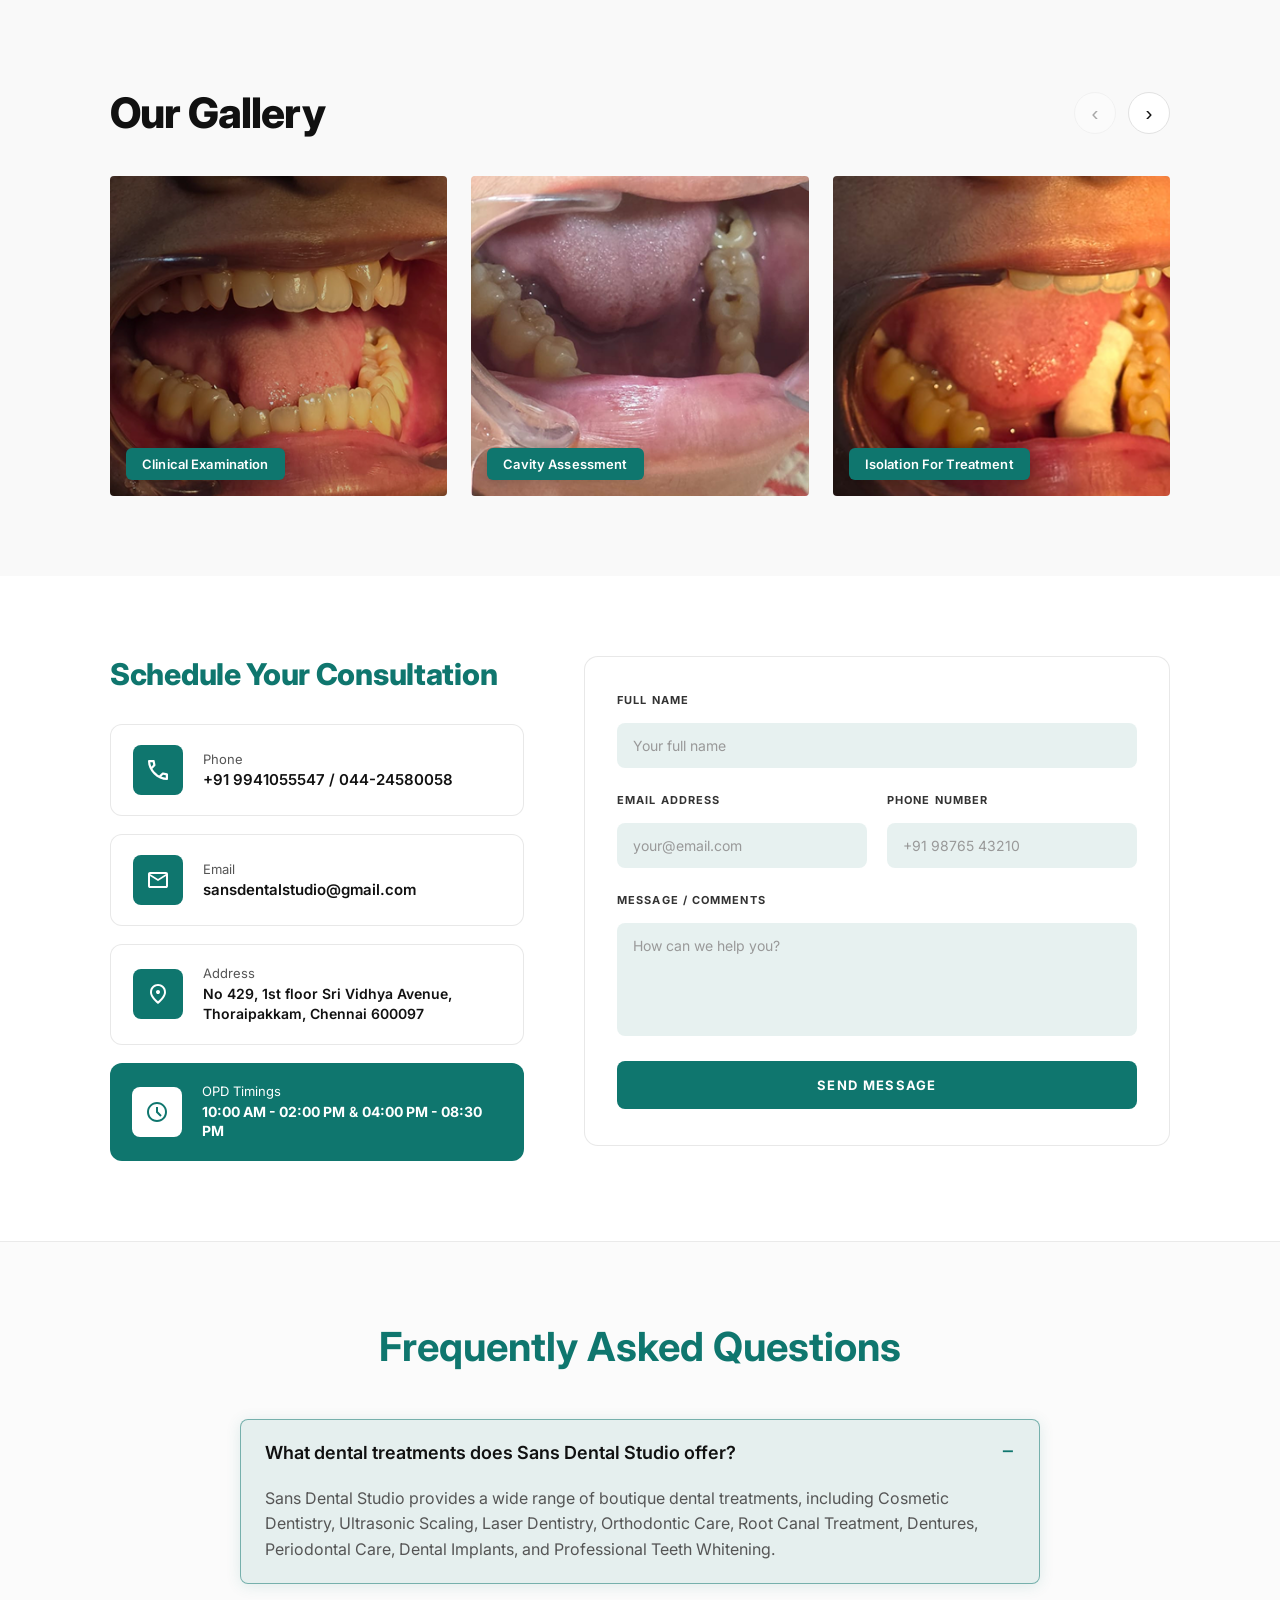
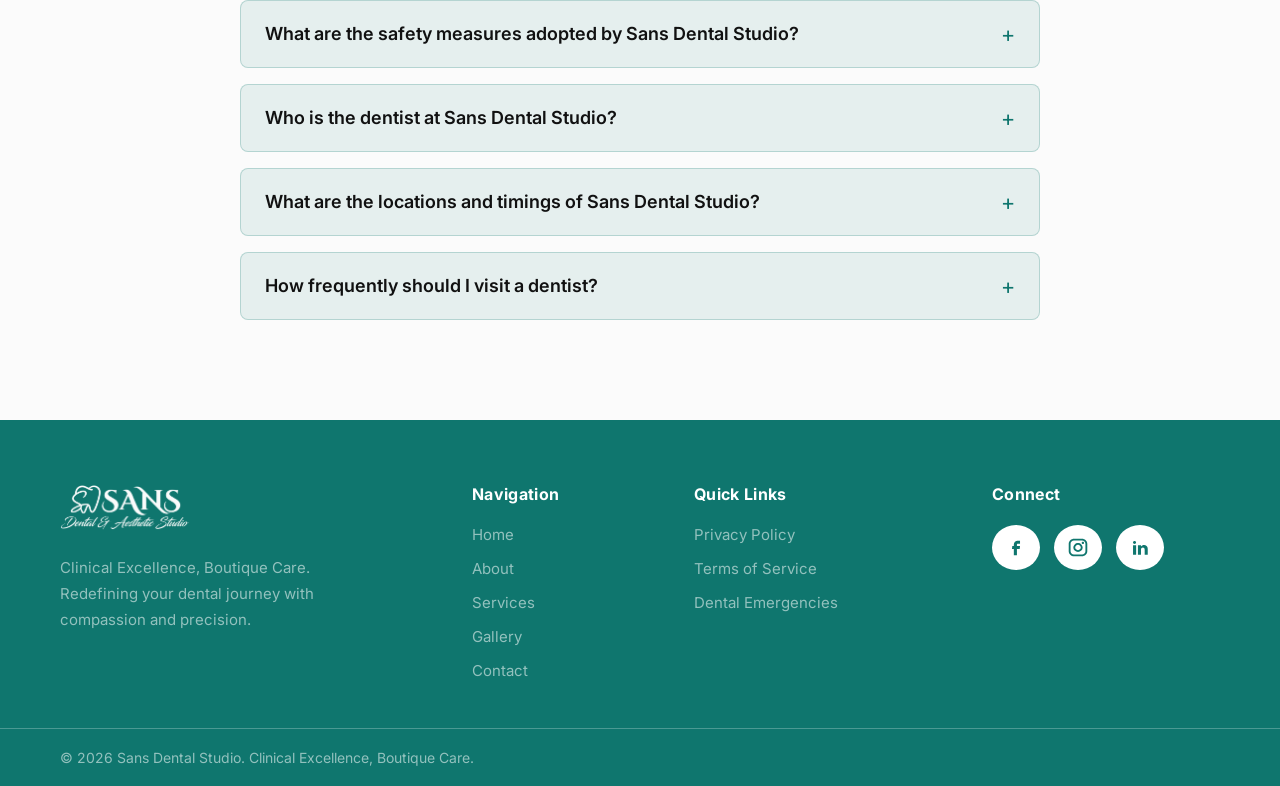
==== commit 69912fd7: "another phone number added" ====
--- a/index.html
+++ b/index.html
@@ -85,7 +85,7 @@
       },
       "@id": "https://sansdentalstudio.com/#dentist",
       "url": "https://sansdentalstudio.com/",
-      "telephone": "+919941055547",
+      "telephone": ["+919941055547", "044-24580058"],
       "email": "sansdentalstudio@gmail.com",
       "priceRange": "$$",
       "currenciesAccepted": "INR",
@@ -121,7 +121,7 @@
             "latitude": 12.9349056,
             "longitude": 80.2304055
           },
-          "telephone": "+919941055547"
+          "telephone": ["+919941055547", "044-24580058"]
         },
         {
           "@type": "Dentist",
@@ -132,7 +132,7 @@
             "addressRegion": "Tamil Nadu",
             "addressCountry": "IN"
           },
-          "telephone": "+919941055547"
+          "telephone": ["+919941055547", "044-24580058"]
         }
       ],
       "openingHoursSpecification": [
@@ -254,21 +254,22 @@
     <section class="hero" id="hero" aria-label="Hero – Best Dentist in Thoraipakkam and OMR, Chennai">
       <div class="hero-grid">
         <div class="hero-left">
+          <div class="hero-logo-wrapper">
+            <img src="./assets/icons/logo.png?v=2" alt="Sans Dental Studio Logo" class="hero-logo-img" />
+          </div>
           <h1 class="hero-title">
             Your Dream Smile<br />
             Is Closer Than<br />
             You Think
           </h1>
-          <div class="hero-bottom-content">
-            <p class="hero-desc">
-              From Routine Care To Full Smile Makeovers - Everything You Need For A Confident, Healthy Smile, All In One Place.
-            </p>
-            <div class="hero-bottom-row">
-              <a href="./pages/contact.html" class="btn-cta-dark" aria-label="Get Started Today at Sans Dental Studio">Get Started Today &rarr;</a>
-              <div class="hero-locations">
-                <span>Thoraipakkam</span>
-                <span>OMR, Chennai</span>
-              </div>
+          <p class="hero-desc">
+            From Routine Care To Full Smile Makeovers - Everything You Need For A Confident, Healthy Smile, All In One Place.
+          </p>
+          <div class="hero-bottom-row">
+            <a href="./pages/contact.html" class="btn-cta-dark" aria-label="Get Started Today at Sans Dental Studio">Get Started Today &rarr;</a>
+            <div class="hero-locations">
+              <span>Thoraipakkam</span>
+              <span>OMR, Chennai</span>
             </div>
           </div>
         </div>
@@ -561,7 +562,7 @@
                 <div class="contact-icon"><img src="./assets/icons/phone.svg" alt="Phone icon"></div>
                 <div class="contact-info">
                   <span>Phone</span>
-                  <h2><a href="tel:+919941055547" style="color:inherit;text-decoration:none">+91 9941055547</a></h2>
+                  <h2><a href="tel:+919941055547" style="color:inherit;text-decoration:none">+91 9941055547</a> / <a href="tel:04424580058" style="color:inherit;text-decoration:none">044-24580058</a></h2>
                 </div>
               </div>
 
@@ -649,7 +650,7 @@
           <details class="faq-item scroll-reveal" style="--d: 0.2s">
             <summary class="faq-question">What are the locations and timings of Sans Dental Studio?</summary>
             <div class="faq-answer">
-              <p>Sans Dental Studio has clinics in Thoraipakkam and OMR (Chennai, India). Our clinic timings are Monday to Saturday from 10:00 AM to 2:00 PM. You can contact us at +91 9941055547 to schedule an appointment. However, in the case of unforeseen situations, the timing may differ on that particular day.</p>
+              <p>Sans Dental Studio has clinics in Thoraipakkam and OMR (Chennai, India). Our clinic timings are Monday to Saturday from 10:00 AM to 2:00 PM. You can contact us at +91 9941055547 / 044-24580058 to schedule an appointment. However, in the case of unforeseen situations, the timing may differ on that particular day.</p>
             </div>
           </details>
           <details class="faq-item scroll-reveal" style="--d: 0.25s">
--- a/css/home.css
+++ b/css/home.css
@@ -100,8 +100,8 @@
 }
 
 .nav-logo-img {
-  height: 42px;
-  width: auto;
+  width: 130px;
+  height: auto;
   object-fit: contain;
   display: block;
 }
@@ -201,24 +201,35 @@
 
 .hero-left {
   background: #ffffff;
-  padding: 60px 80px 48px 80px;
+  padding: 50px 80px;
   display: flex;
   flex-direction: column;
-  justify-content: space-between;
+  justify-content: center;
+  align-items: flex-start;
+  gap: 22px;
+}
+
+.hero-logo-wrapper {
+  display: inline-block;
+  margin-bottom: 4px;
+}
+
+.hero-logo-img {
+  width: clamp(200px, 18vw, 280px);
+  height: auto;
+  object-fit: contain;
+  display: block;
+  filter: brightness(0);
 }
 
 .hero-title {
   font-family: var(--font);
   font-weight: 800;
-  font-size: clamp(38px, 4.5vw, 64px);
-  line-height: 1.1;
+  font-size: clamp(34px, 3.8vw, 56px);
+  line-height: 1.12;
   color: #000000;
   letter-spacing: -0.02em;
-  margin-top: 20px;
-}
-
-.hero-bottom-content {
-  margin-top: 40px;
+  margin: 0;
 }
 
 .hero-desc {
@@ -226,16 +237,17 @@
   line-height: 1.65;
   color: #444444;
   font-weight: 400;
-  max-width: 400px;
-  margin-bottom: 32px;
+  max-width: 460px;
+  margin: 0;
 }
 
 .hero-bottom-row {
   display: flex;
-  align-items: flex-end;
-  justify-content: space-between;
-  gap: 24px;
-  width: 100%;
+  align-items: center;
+  justify-content: flex-start;
+  gap: 32px;
+  width: 100%;
+  margin-top: 8px;
 }
 
 .btn-cta-dark {
@@ -739,35 +751,46 @@
     position: relative;
     z-index: 2;
     background: transparent;
-    padding: 28px 24px 36px 24px;
+    padding: 32px 24px 36px 24px;
     min-height: calc(100svh - var(--nav-h));
     display: flex;
     flex-direction: column;
-    justify-content: space-between;
+    justify-content: center;
+    align-items: flex-start;
+    gap: 18px;
+  }
+
+  .hero-logo-img {
+    width: clamp(160px, 46vw, 220px);
+    filter: brightness(0) invert(1);
   }
 
   .hero-title {
-    font-size: clamp(30px, 8vw, 48px);
+    font-size: clamp(28px, 7.5vw, 42px);
     color: #ffffff;
     margin-top: 0;
-    line-height: 1.08;
-  }
-
-  .hero-bottom-content {
-    margin-top: 0;
+    line-height: 1.1;
   }
 
   .hero-desc {
     font-size: 14px;
     color: rgba(255, 255, 255, 0.92);
     max-width: 100%;
-    margin-bottom: 20px;
+    margin: 0;
   }
 
   .hero-bottom-row {
-    flex-direction: column;
-    align-items: flex-start;
-    gap: 20px;
+    flex-direction: row;
+    align-items: center;
+    justify-content: space-between;
+    gap: 16px;
+    width: 100%;
+    margin-top: 4px;
+  }
+
+  .hero-locations {
+    color: #ffffff;
+    text-align: right;
   }
 
   .btn-cta-dark {
@@ -945,8 +968,8 @@
 }
 
 .footer-logo-img {
-  height: 48px;
-  width: auto;
+  width: 130px;
+  height: auto;
   object-fit: contain;
   display: block;
 }
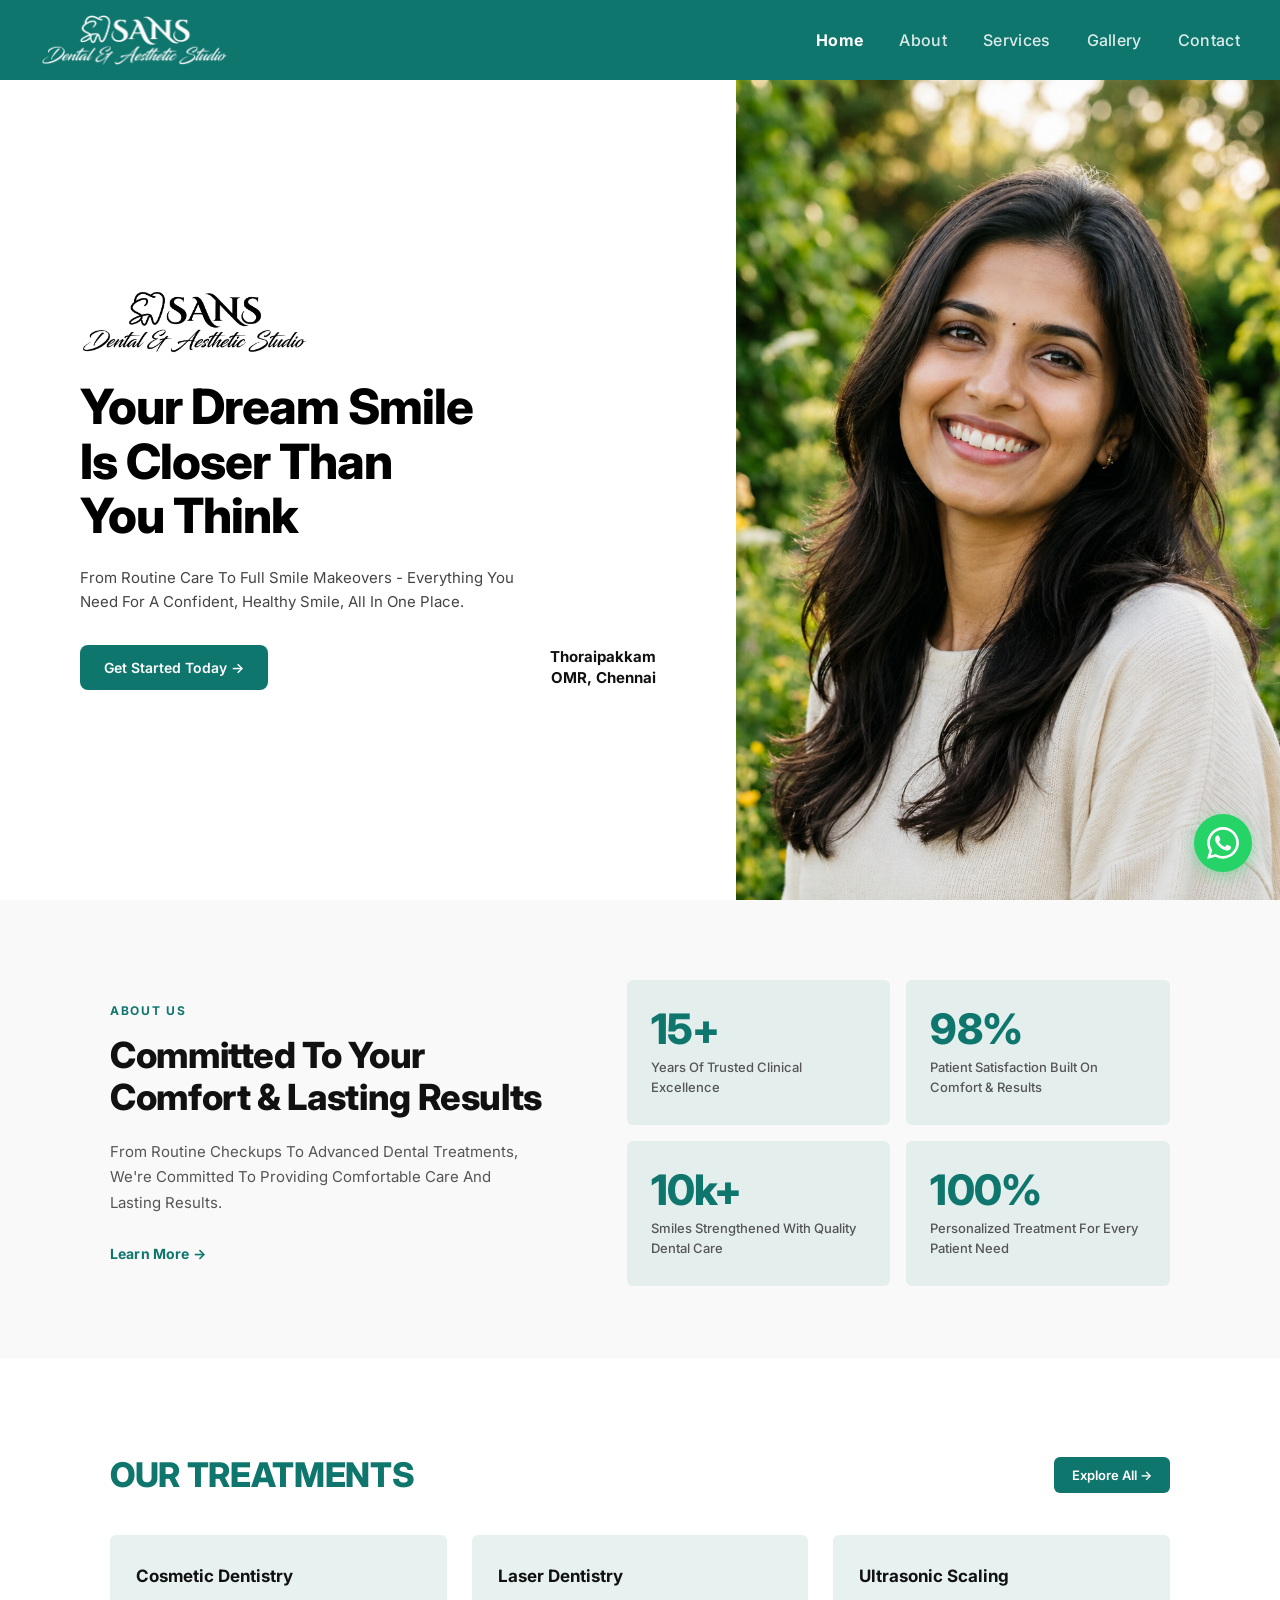
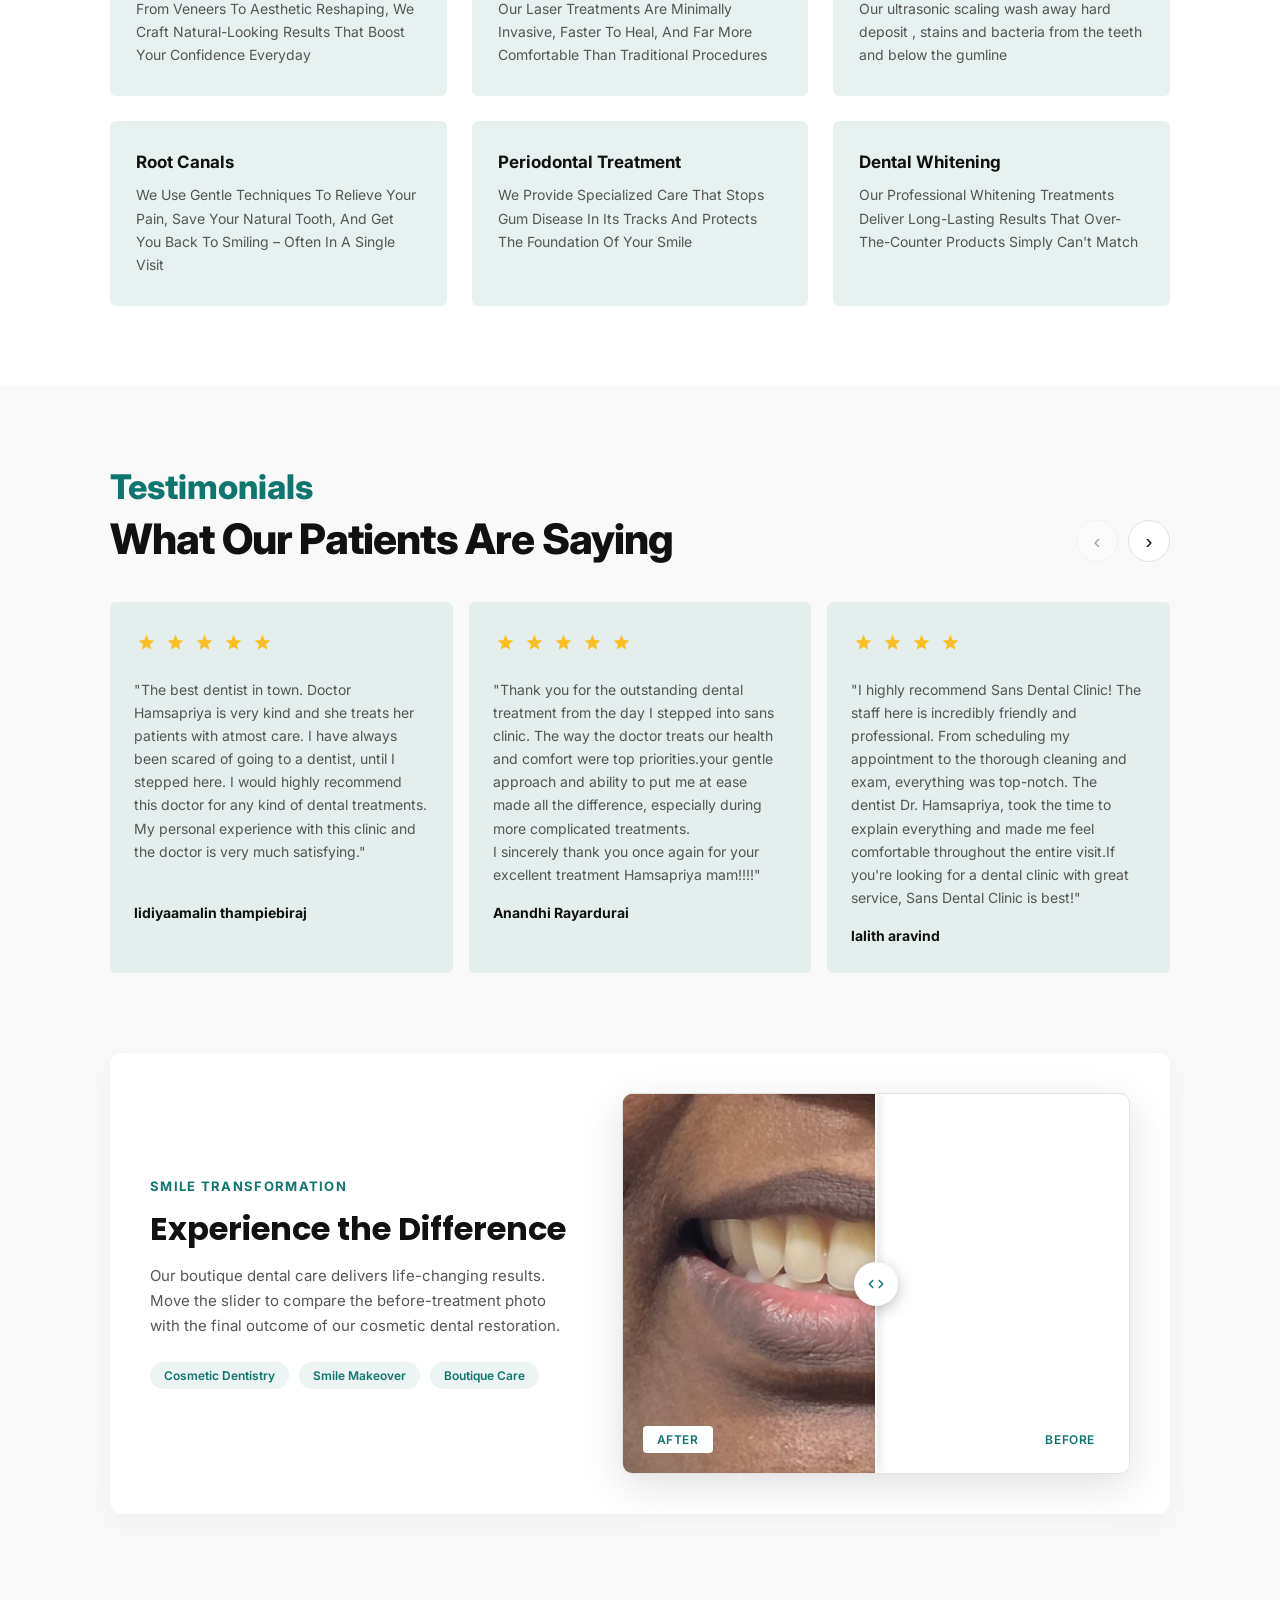
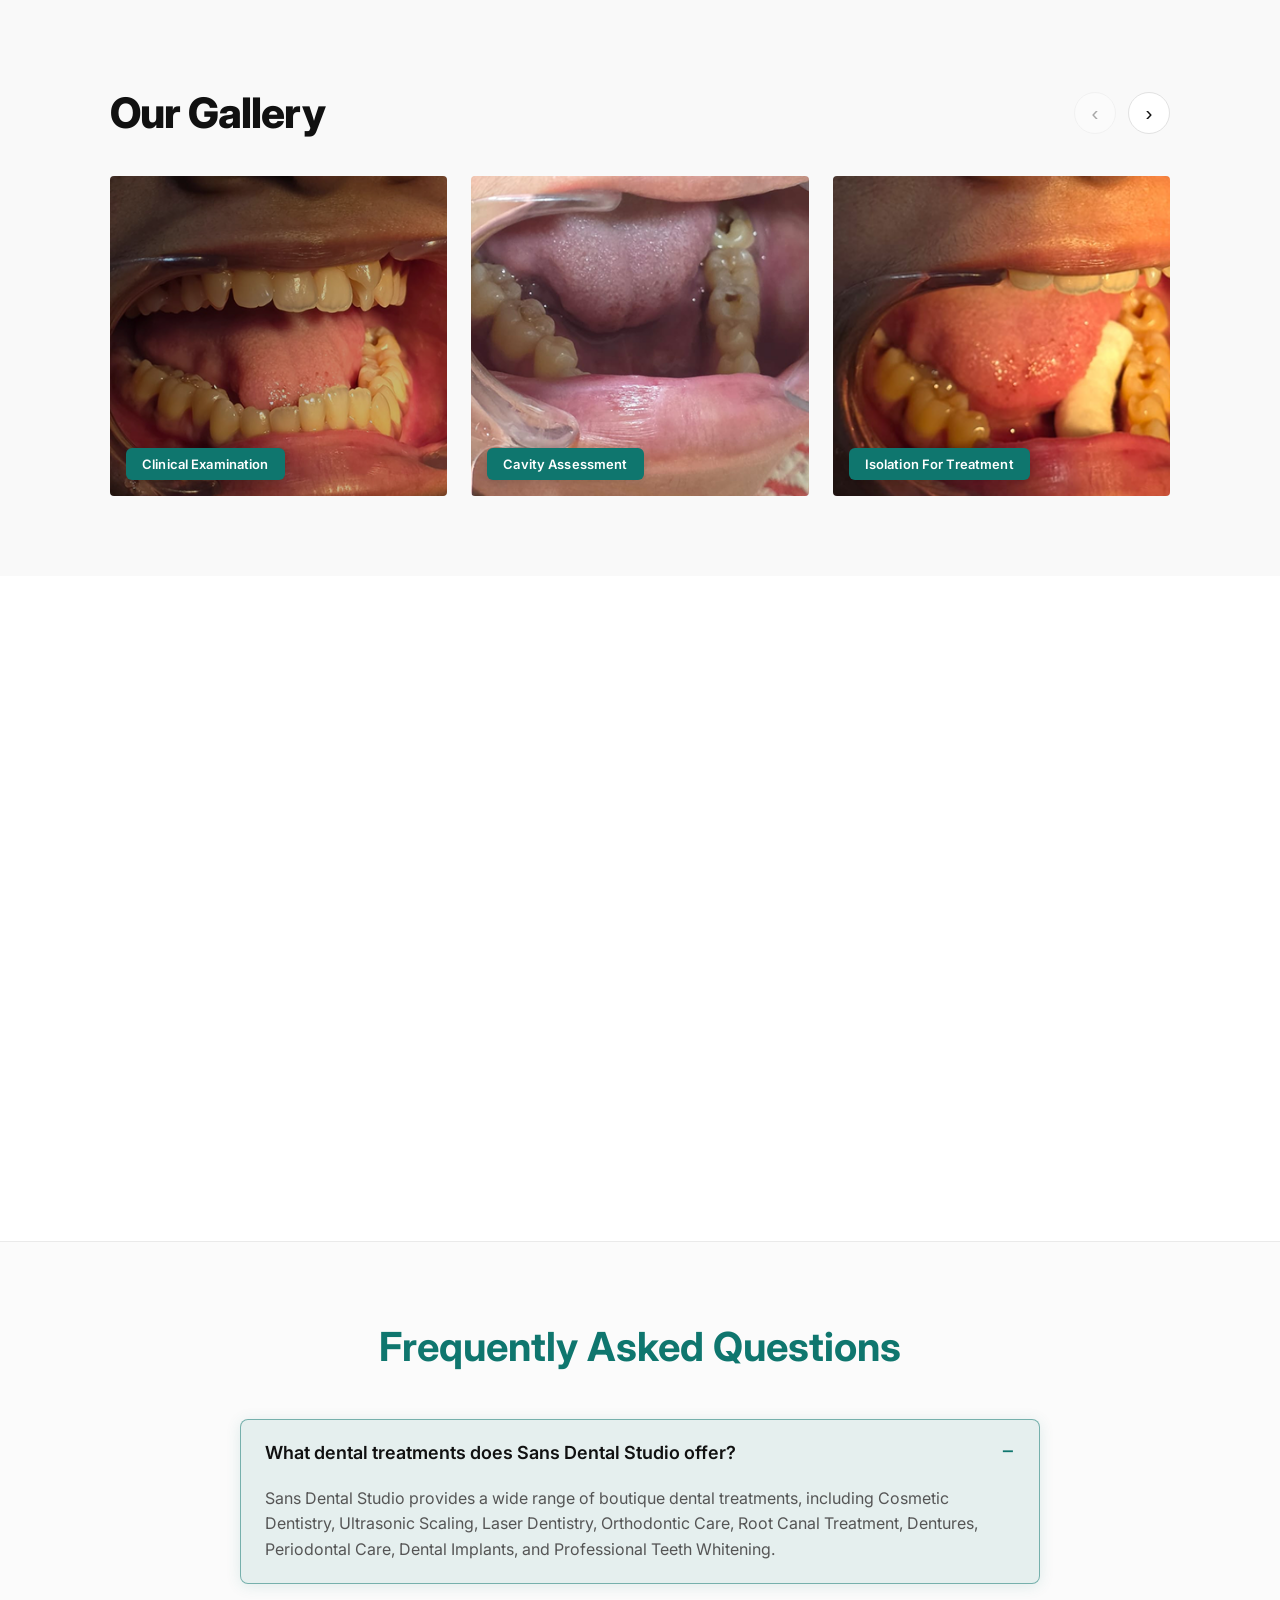
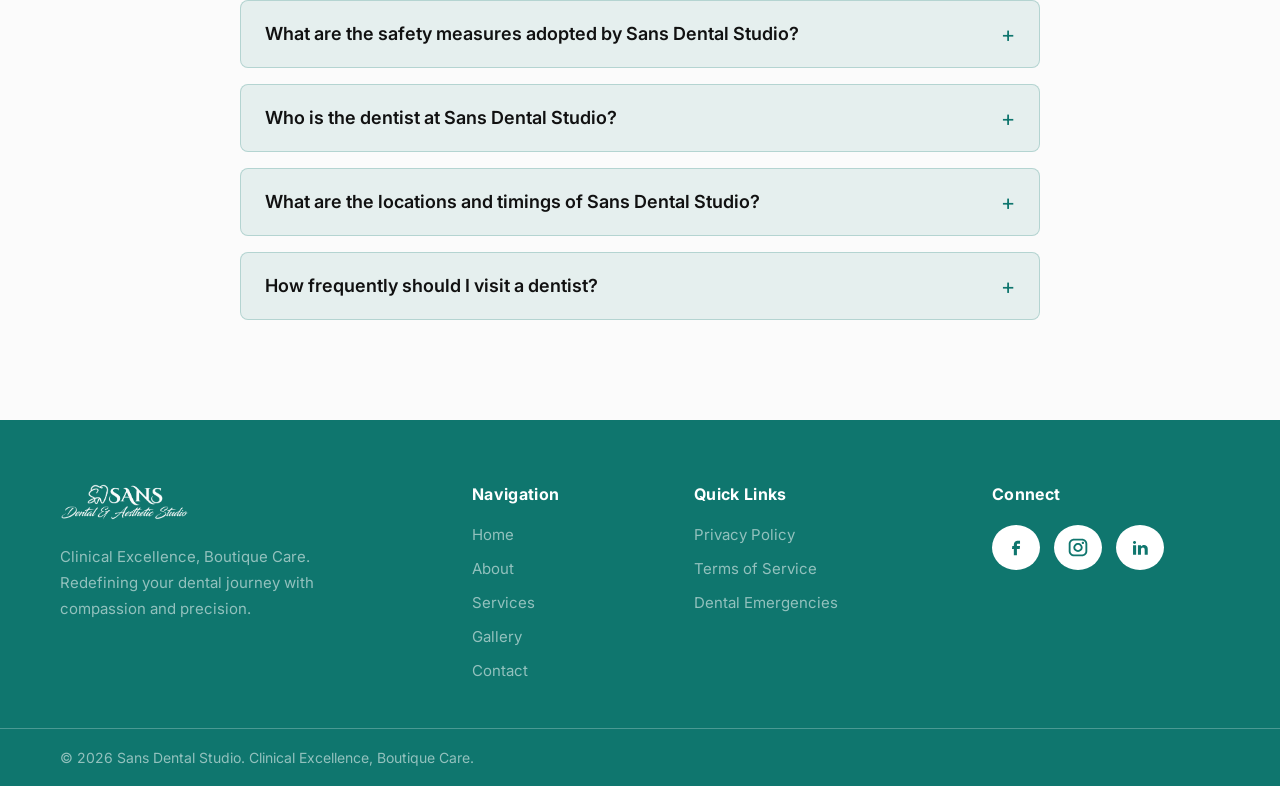
==== commit 055766e1: "logo increased" ====
--- a/index.html
+++ b/index.html
@@ -229,13 +229,13 @@
     <header class="navbar" id="navbar">
       <div class="nav-inner">
         <a href="index.html" class="nav-logo">
-          <img src="./assets/icons/logo.png?v=2" alt="Sans Dental Studio" class="nav-logo-img" />
+          <img src="./assets/icons/logo.png?v=3" alt="Sans Dental Studio" class="nav-logo-img" />
         </a>
 
         <nav class="nav-links" id="navLinks">
           <div class="mobile-nav-header">
             <span class="nav-logo">
-              <img src="./assets/icons/logo.png?v=2" alt="Sans Dental Studio" class="nav-logo-img" />
+              <img src="./assets/icons/logo.png?v=3" alt="Sans Dental Studio" class="nav-logo-img" />
             </span>
             <button class="close-toggle" id="closeToggle">Close</button>
           </div>
@@ -255,7 +255,7 @@
       <div class="hero-grid">
         <div class="hero-left">
           <div class="hero-logo-wrapper">
-            <img src="./assets/icons/logo.png?v=2" alt="Sans Dental Studio Logo" class="hero-logo-img" />
+            <img src="./assets/icons/logo.png?v=3" alt="Sans Dental Studio Logo" class="hero-logo-img" />
           </div>
           <h1 class="hero-title">
             Your Dream Smile<br />
@@ -668,7 +668,7 @@
       <div class="footer-main">
         <div class="footer-brand">
           <a href="./index.html" class="footer-logo">
-            <img src="./assets/icons/logo.png?v=2" alt="Sans Dental Studio" class="footer-logo-img" />
+            <img src="./assets/icons/logo.png?v=3" alt="Sans Dental Studio" class="footer-logo-img" />
           </a>
           <p class="footer-tagline">
             Clinical Excellence, Boutique Care.<br />
--- a/css/home.css
+++ b/css/home.css
@@ -100,7 +100,7 @@
 }
 
 .nav-logo-img {
-  width: 130px;
+  width: 190px;
   height: auto;
   object-fit: contain;
   display: block;
@@ -244,8 +244,8 @@
 .hero-bottom-row {
   display: flex;
   align-items: center;
-  justify-content: flex-start;
-  gap: 32px;
+  justify-content: space-between;
+  gap: 24px;
   width: 100%;
   margin-top: 8px;
 }
@@ -791,6 +791,7 @@
   .hero-locations {
     color: #ffffff;
     text-align: right;
+    font-size: 13px;
   }
 
   .btn-cta-dark {
@@ -802,12 +803,6 @@
   }
   .btn-cta-dark:hover {
     background: #ffffff;
-  }
-
-  .hero-locations {
-    text-align: left;
-    color: rgba(255, 255, 255, 0.85);
-    font-size: 13px;
   }
 
   .treatments-grid {
